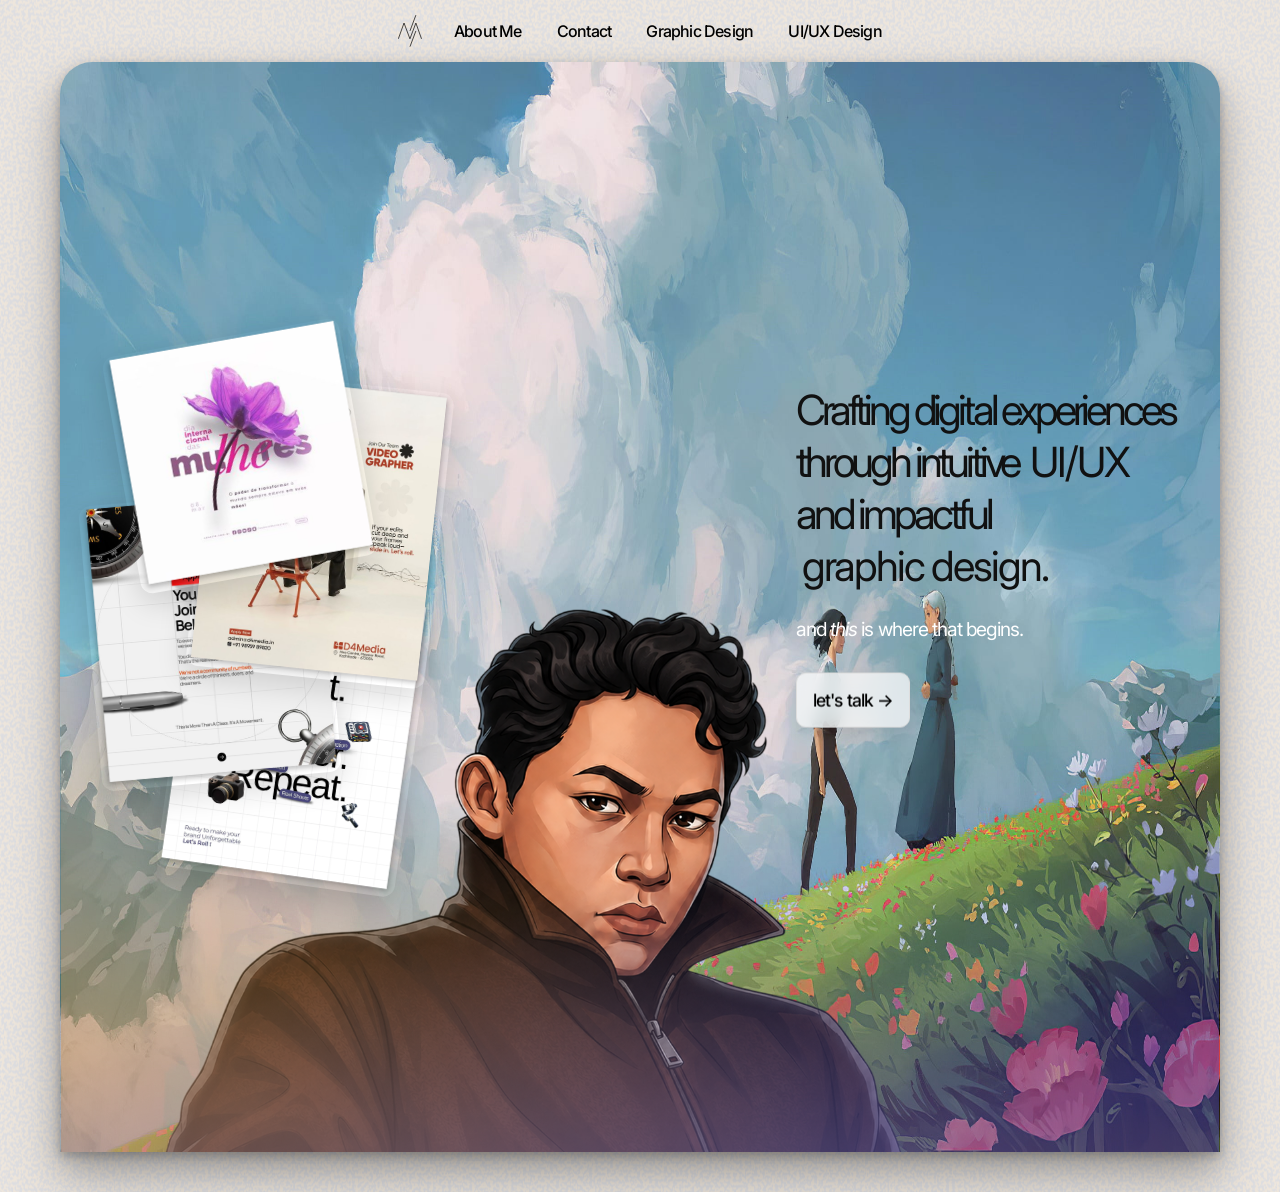
==== index.html @ 5f29d958 "Initial Commit" ====
<!DOCTYPE html>
<html lang="id">
<head>
    <meta charset="UTF-8">
    <meta name="viewport" content="width=device-width, initial-scale=1.0">
    <title>Portofolio Saya</title>

    <!-- TAMBAHKAN BARIS INI UNTUK MENAMPILKAN LOGO DI TAB BROWSER -->
    <link rel="icon" href="assets/logo.svg" type="image/svg+xml">

    <link rel="stylesheet" href="style.css">
    <link rel="preconnect" href="https://fonts.googleapis.com">
    <link rel="preconnect" href="https://fonts.gstatic.com" crossorigin>
    <link href="https://fonts.googleapis.com/css2?family=Inter:wght@400;500;600;700&display=swap" rel="stylesheet">
</head>
<body>

    <!-- LAYER NAVBAR (Paling Depan untuk Navigasi) -->
    <header class="navbar">
        <div class="logo">
            <img src="assets/logo.svg" alt="Logo M"> 
        </div>
        <nav class="nav-links">
            <a href="#about">About Me</a>
            <a href="#contact">Contact</a>
            <a href="#graphic-design">Graphic Design</a>
            <a href="#uiux-design">UI/UX Design</a>
        </nav>
    </header>

    <!-- LAYER 2: BINGKAI LATAR BELAKANG UNGU (Murni sebagai Background) -->
    <main class="hero-container"></main>

    <!-- LAYER 3: ILUSTRASI KARAKTER UTAMA (Bisa melebar bebas tanpa terpotong) -->
    <section class="character-wrapper">
        <img src="assets/karakter-utama.png" alt="Ilustrasi Andhika" class="main-char">
    </section>

    <!-- LAYER 4: KONTEN FOREGROUND (Tumpukan Kartu & Teks di Lapisan Teratas) -->
    <div class="foreground-content">
        <!-- SISI KIRI: Tumpukan Kartu Karya -->
        <section class="cards-wrapper">
            <div class="card card-1"><img src="assets/kartu1.png" alt="Karya 1"></div>
            <div class="card card-2"><img src="assets/kartu2.png" alt="Karya 2"></div>
            <div class="card card-3"><img src="assets/kartu3.png" alt="Karya 3"></div>
            <div class="card card-4"><img src="assets/kartu4.png" alt="Karya 4"></div>
        </section>

        <!-- SISI KANAN: Teks Intro & CTA -->
        <section class="intro-wrapper">
            <h1>Crafting digital experiences through intuitive <span class="highlight uiux">UI/UX</span> and impactful <span class="highlight graphic">graphic design.</span></h1>
            <p class="sub-text">and <em>this</em> is where that begins.</p>
            <a href="#contact" class="btn-talk">let's talk &rarr;</a>
        </section>
    </div>

</body>
</html>
---- style.css ----
/* --- Reset & Base Styles --- */
* {
    margin: 0;
    padding: 0;
    box-sizing: border-box;
    font-family: 'Inter', sans-serif;
    letter-spacing: -0.05em; /* Disesuaikan agar porsinya tidak terlalu rapat merusak keterbacaan global */
}

body {
    /* LAYER 1: Tekstur kertas paling dasar */
    background-image: url('assets/bg-tekstur.png');
    background-repeat: repeat;
    background-position: center;
    background-color: #e5e5eb; 
    min-height: 100vh;
    overflow-x: hidden;
    position: relative;
}

/* --- Navbar --- */
.navbar {
    display: flex;
    justify-content: center;
    align-items: center; 
    padding: 15px 60px; 
    position: relative;
    width: 100%;
    z-index: 100; /* Lapisan navigasi terdepan */
}

.logo img {
    height: 2em; /* Menggunakan em proporsional, jika 2.8em terlalu raksasa */
    width: auto;   
    display: block;

    filter: invert(1) brightness(0.2);
}

/* --- Penyesuaian Menu Navigasi (Teks Menyala Putih + Garis Bawah) --- */
.nav-links a {
    text-decoration: none;
    color: #000; /* Kondisi awal biasa: warna hitam minimalis */
    margin-left: 2rem;
    font-weight: 500;
    position: relative; /* Menjadi jangkar posisi untuk garis bawah */
    display: inline-block;
    padding: 4px 0; /* Memberi sedikit ruang vertikal untuk jarak garis bawah */
    
    /* Transisi halus saat teks berubah warna dan menyala */
    transition: color 0.3s ease, text-shadow 0.3s ease, transform 0.2s ease;
}

/* Membuat Elemen Garis Bawah (Tersembunyi secara default) */
.nav-links a::after {
    content: '';
    position: absolute;
    width: 100%;
    height: 2px; /* Ketebalan garis bawah */
    bottom: 0; /* Menempel di batas bawah teks */
    left: 0;
    background-color: #fff; /* Warna garis bawah putih */
    
    /* Kondisi awal garis bawah: menciut di tengah dan transparan */
    transform: scaleX(0);
    transform-origin: center;
    opacity: 0;
    
    /* Efek transisi halus saat garis memanjang keluar */
    transition: transform 0.3s ease, opacity 0.3s ease;
}

/* --- EFEK HOVER: NYALA PUTIH & GARIS BAWAH MUNCUL --- */
.nav-links a:hover {
    color: #fff; /* Teks berubah menjadi warna putih bersih */
    
    /* Efek Pendaran Cahaya Putih (Text Glow) agar teks putihnya menyala terang */
    text-shadow: 0 0 8px rgba(255, 255, 255, 0.9), 
                 0 0 15px rgba(255, 255, 255, 0.6),
                 0 0 25px rgba(108, 92, 231, 0.3); /* Sentuhan pendaran ungu tipis di layer paling belakang */
                 
    transform: translateY(-1px); /* Sedikit naik tipis agar terasa interaktif */
}

/* Garis bawah otomatis memanjang dari tengah dan menyala saat di-hover */
.nav-links a:hover::after {
    transform: scaleX(1); /* Melebar penuh 100% mengikuti lebar teks */
    opacity: 1;
    
    /* Memberikan efek glow yang sama pada garis bawahnya */
    box-shadow: 0 0 8px rgba(255, 255, 255, 0.9); 
}

/* --- LAYER 2: Bingkai Latar Belakang Ungu --- */
.hero-container {
    position: relative; 
    height: calc(130vh - 80px); /* Memanfaatkan tinggi maksimal viewport layar */
    margin: 0 60px 40px 60px; /* Jarak 60px dari tepi layar */
    border-top-left-radius: 2em;
    border-top-right-radius: 2em;
    z-index: 2; /* Di atas tekstur dasar */
    overflow: hidden;

    background-image: url('assets/hero-bg.jpg');
    background-size: 100% 100%; /* Mengubah dari repeat menjadi cover agar gambarnya proporsional mengisi bingkai */
    background-position: center;
    background-repeat: no-repeat;

    box-shadow: 
        0 4px 10px rgba(0, 0, 0, 0.20),
        0 15px 30px rgba(0, 0, 0, 0.20),
        0 30px 60px rgba(0, 0, 0, 0.20);
}

/* --- LAYER 3: Kontainer Karakter Utama --- */
.character-wrapper {
    position: absolute;
    bottom: 0px; /* Dikunci pas menempel di batas bawah bingkai ungu (sejajar margin-bottom 40px) */
    left: 50%;
    transform: translateX(-50%); 
    
    /* Mengatasi Masalah Karakter Terlalu Tinggi: */
    /* Kita batasi lebar kontainernya menjadi maksimal 40% dari lebar layar agar tingginya otomatis mengerucut proporsional */
    width: 100%;
    
    display: flex;
    justify-content: center;
    align-items: flex-end;
    z-index: 3; /* Berada di depan background ungu, di belakang teks & kartu */
    pointer-events: none; /* Lapisan transparan ini tidak mematikan fungsi klik/hover di belakangnya */
}

.main-char {
    width: 90.5%; 
    height: auto; 
    object-fit: contain;
    display: block;
}

/* --- LAYER 4: Hamparan Konten Depan (Melayang Bebas di Atas Karakter) --- */
.foreground-content {
    position: absolute;
    top: 100px; /* Dimulai di bawah area navbar */
    left: 0;
    width: 100%;
    height: calc(100vh - 140px);
    z-index: 4; /* Berada di atas layer karakter (z-index: 3) secara mutlak */
    pointer-events: none; /* Melewatkan sensor kursor pada area kosong pembungkus */
}

/* Mengaktifkan kembali fungsi sensor mouse khusus untuk area kartu dan teks tulisan */
.cards-wrapper, .intro-wrapper {
    pointer-events: auto; 
}

/* --- SISI KIRI: Tumpukan Kartu Karya --- */
.cards-wrapper {
    position: absolute;
    left: 130px; /* Jarak melayang bebas di sisi kiri */
    top: 60%;
    transform: translateY(-50%); 
    width: 240px;
    height: 400px;
}

.card {
    position: absolute;
    width: 240px; 
    border-radius: 12px;
    overflow: hidden;
    box-shadow: 0 10px 30px rgba(0,0,0,0.15);
    cursor: pointer;
    transition: transform 0.4s cubic-bezier(0.25, 1, 0.5, 1), z-index 0s, box-shadow 0.4s;
}

.card img {
    width: 100%;
    height: auto;
    display: block;
}

/* Kita renggangkan jarak top agar kartu menyebar lebih proporsional ke atas dan bawah */
.card-1 { transform: rotate(-10deg); top: -20px; left: -10px; z-index: 4; } /* Diangkat lebih ke atas (dari 0 ke -20px) */
.card-2 { transform: rotate(6deg);  top: 25px;  left: 70px;  z-index: 3; } /* Diturunkan sedikit (dari 30px ke 25px) */
.card-3 { transform: rotate(-5deg); top: 140px; left: -40px; z-index: 2; } /* Diturunkan lebih ke bawah (dari 120px ke 140px) */
.card-4 { transform: rotate(8deg);  top: 230px; left: 45px;  z-index: 1; } /* Didorong paling bawah (dari 190px ke 230px) */

/* LOGIKA HOVER: Meluruskan posisi, menaikkan layer, membesarkan ukuran + BAYANGAN REALISTIS */
.card:hover {
    transform: rotate(0deg) scale(1.08);
    z-index: 99 !important; /* Memaksa kartu naik ke paling atas */
    
    /* 
       EFEK BAYANGAN REALISTIS (Multiple Layers Box-Shadow):
       - Layer 1 (Paling atas): Bayangan tipis, agak tajam dekat objek sebagai pembatas.
       - Layer 2 (Tengah): Bayangan medium yang mulai menyebar ke bawah.
       - Layer 3 (Paling bawah): Bayangan sangat lembut, transparan, dan menyebar luas untuk memberikan efek melayang tinggi.
    */
    box-shadow: 
        0 4px 10px rgba(0, 0, 0, 0.08),
        0 20px 40px rgba(0, 0, 0, 0.40),
        0 30px 60px rgba(0, 0, 0, 0.18);
}

/* --- SISI KANAN: Teks Intro & CTA --- */
.intro-wrapper {
    position: absolute;
    right: 100px; /* Jarak melayang bebas di sisi kanan */
    top: 60%;
    transform: translateY(-50%); 
    width: 30%; 
}

.intro-wrapper h1 {
    font-size: 2.6rem; 
    font-weight: 400;
    line-height: 1.25;
    color: #111;
    margin-bottom: 1.5rem;
    letter-spacing: -0.1em; /* Mengunci letter spacing -10% sesuai desain Figma */
}

/* --- ANIMASI STABILO BERSAMAAN DAN LEBIH LAMBAT --- */

.highlight {
    padding: 0 6px;
    border-radius: 4px;
    display: inline-block;
    
    /* Menggunakan linear-gradient sebagai background cair yang bisa dimanipulasi */
    background-repeat: no-repeat;
    background-size: 0% 100%; /* Kondisi awal: 0% tersembunyi di kiri */
    background-position: left center; /* Memastikan sapuan awal dimulai dari KIRI ke KANAN */
    
    /* Menghubungkan ke satu nama animasi yang sama agar gerakannya sinkron bersisian */
    animation-name: highlight-together-flow;
    animation-duration: 4s;
    animation-iteration-count: infinite;
    animation-timing-function: cubic-bezier(0.25, 1, 0.5, 1);
}

/* Mengembalikan pengaturan warna murni tanpa dipisah timelimenya */
.highlight.uiux { 
    background-image: linear-gradient(#c4d7f5, #c4d7f5); /* Biru pastel */
} 

.highlight.graphic { 
    background-image: linear-gradient(#f7e7c4, #f7e7c4); /* Kuning pastel */
}

/* --- LOGIKA TIMING SINKRON (TOTAL 4 DETIK) --- */
@keyframes highlight-together-flow {
    0% { 
        background-size: 0% 100%; 
        background-position: left center; 
    }
    /* Gerakan menyapu dibuat sedikit lebih lambat (mencapai 100% pada 18% durasi, sekitar 0.7 detik) */
    18% { 
        background-size: 100% 100%; 
        background-position: left center; 
    }
    /* Menahan efek stabilo menyala penuh agar audiens nyaman membaca */
    55% { 
        background-size: 100% 100%; 
        background-position: left center; 
    }
    /* Menghilang bersamaan, menyapu gulung keluar ke arah KANAN */
    65% { 
        background-size: 0% 100%; 
        background-position: right center; 
    }
    /* Sisa durasi (65% hingga 100%) digunakan untuk jeda diam/polos sebelum loop 4 detik berikutnya aktif */
    100% { 
        background-size: 0% 100%; 
        background-position: right center; 
    }
}

.sub-text {
    font-size: 1.2rem;
    color: #ffffff;
    margin-bottom: 2rem;
}

.btn-talk {
    display: inline-block;
    padding: 1rem 1rem;
    background-color: #ffffffb5;
    backdrop-filter: blur(8px);
    border: 1px solid #ddd;
    border-radius: 10px;
    font-size: 1.1rem;
    color: #000;
    text-decoration: none;
    font-weight: 500;
    box-shadow: 0 6px 15px rgba(0,0,0,0.08);
    transition: all 0.3s ease;

    /* --- HUBUNGKAN KE ANIMASI LOOPING GLOW --- */
    /* Berdurasi 3 detik, berulang terus (infinite), melambat di ujung (ease-in-out) */
    animation: button-glow-pulse 3s infinite ease-in-out;
}

/* --- LOGIKA EFEK HOVER KETIKA KURSOR DATANG --- */
.btn-talk:hover {
    background-color: #000;
    color: #fff;
    transform: translateY(-2px);
    
    /* 
       Trik Kunci: Mengganti animasi pulsing otomatis dengan bayangan hover yang solid 
       dan lebih tegas saat disentuh kursor 
    */
    animation: none; 
    box-shadow: 0 10px 25px rgba(0, 0, 0, 0.25), 
                0 0 20px rgba(108, 92, 231, 0.4); 
}

/* --- TIMELINE ANIMASI PULSING GLOW (SAAT DIAM) --- */
@keyframes button-glow-pulse {
    0% {
        box-shadow: 0 6px 15px rgba(0, 0, 0, 0.08),
                    0 0 0px rgba(108, 92, 231, 0);
        background-color: #ffffffb5;
    }
    /* Di pertengahan (detik ke 1.5), warna dasar sedikit lebih cerah dan memancarkan pendaran cahaya */
    50% {
        box-shadow: 0 6px 20px rgba(0, 0, 0, 0.05),
                    0 0 20px rgba(108, 92, 231, 0.4),  /* Pendaran ungu luar melayang lembut */
                    0 0 40px rgba(255, 255, 255, 0.6); /* Pendaran putih terang */
        background-color: #ffffffdf; /* Warna putih dasarnya mengental menyala */
    }
    100% {
        box-shadow: 0 6px 15px rgba(0, 0, 0, 0.08),
                    0 0 0px rgba(108, 92, 231, 0);
        background-color: #ffffffb5;
    }
}
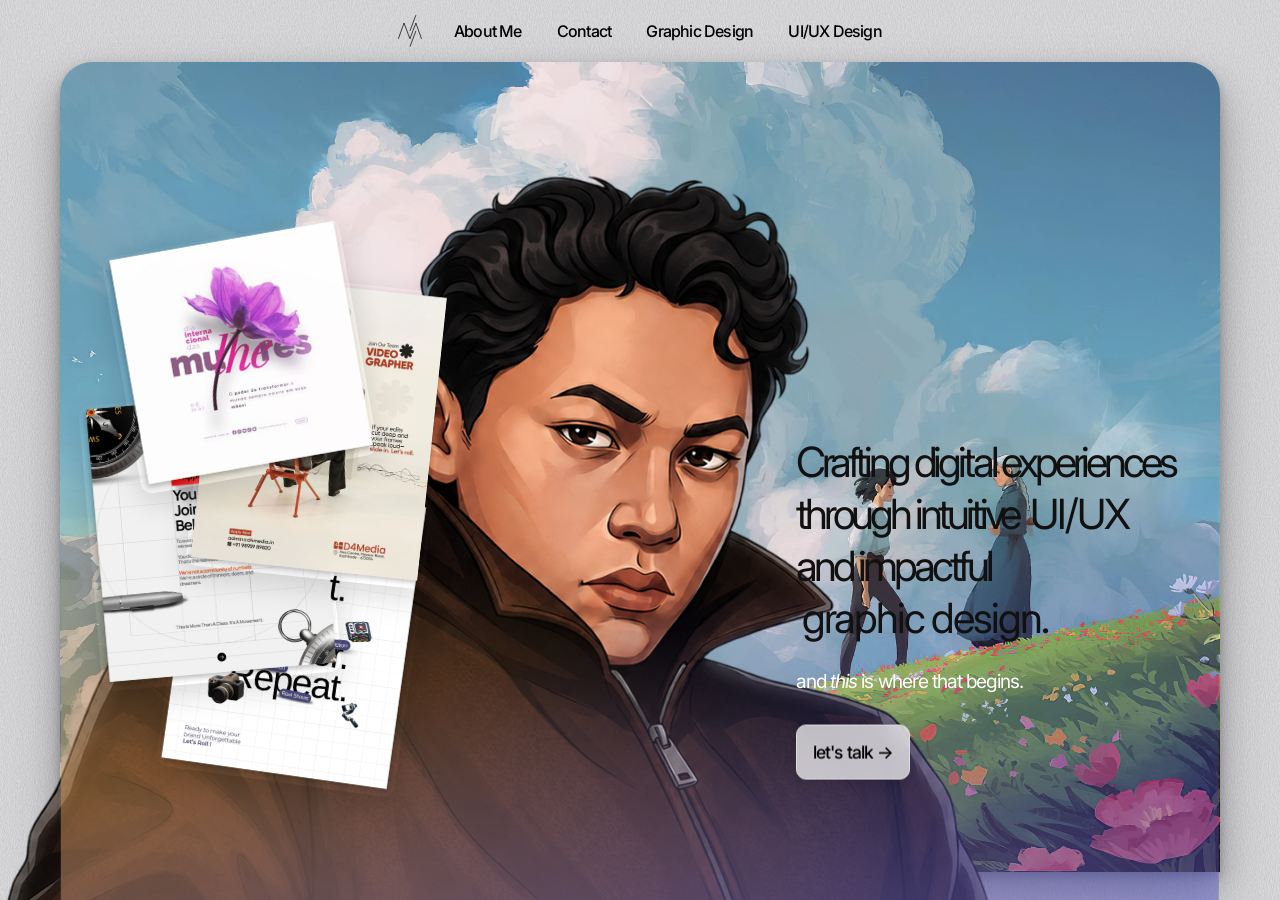
==== commit 538e7f75: "Initial Commit" ====
--- a/index.html
+++ b/index.html
@@ -31,8 +31,13 @@
     <!-- LAYER 2: BINGKAI LATAR BELAKANG UNGU (Murni sebagai Background) -->
     <main class="hero-container"></main>
 
-    <!-- LAYER 3: ILUSTRASI KARAKTER UTAMA (Bisa melebar bebas tanpa terpotong) -->
+<!--     <section class="character-wrapper">
+        <img src="assets/bg-2warna.png" alt="background 2 warna" class="bg-shade">
+    </section> -->
+
+    <!-- LAYER 3: KONTANER GAMBAR (Tumpukan Background 2 Warna + Karakter) -->
     <section class="character-wrapper">
+        <img src="assets/bg-2warna.png" alt="background 2 warna" class="bg-shade">
         <img src="assets/karakter-utama.png" alt="Ilustrasi Andhika" class="main-char">
     </section>
 
--- a/style.css
+++ b/style.css
@@ -94,53 +94,75 @@
 /* --- LAYER 2: Bingkai Latar Belakang Ungu --- */
 .hero-container {
     position: relative; 
-    height: calc(130vh - 80px); /* Memanfaatkan tinggi maksimal viewport layar */
-    margin: 0 60px 40px 60px; /* Jarak 60px dari tepi layar */
-    border-top-left-radius: 2em;
-    border-top-right-radius: 2em;
-    z-index: 2; /* Di atas tekstur dasar */
-    overflow: hidden;
-
-    background-image: url('assets/hero-bg.jpg');
-    background-size: 100% 100%; /* Mengubah dari repeat menjadi cover agar gambarnya proporsional mengisi bingkai */
-    background-position: center;
-    background-repeat: no-repeat;
+    /* Ganti height ke 80vh agar tidak terlalu memanjang ke bawah di layar vertikal */
+    height: 90vh; 
+    min-height: 500px;
+    margin: 0 60px 40px 60px; /* Jarak tetap aman */
+    border-top-left-radius: 2em; /* */
+    border-top-right-radius: 2em; /*[cite: 2] */
+    z-index: 2; /*[cite: 2] */
+    overflow: hidden; /*[cite: 2] */
+
+    background-image: url('assets/hero-bg.jpg'); /*[cite: 2] */
+    
+    /* --- PERBAIKAN UTAMA BACKGROUND --- */
+    /* Menggunakan cover agar gambar dipotong proporsional, bukan ditarik gepeng */
+    background-size: cover; 
+    background-position: center bottom; /* Fokus gambar tetap di area karakter bawah */
+    background-repeat: no-repeat; /*[cite: 2] */
 
     box-shadow: 
         0 4px 10px rgba(0, 0, 0, 0.20),
         0 15px 30px rgba(0, 0, 0, 0.20),
-        0 30px 60px rgba(0, 0, 0, 0.20);
+        0 30px 60px rgba(0, 0, 0, 0.20); /*[cite: 2] */
 }
 
 /* --- LAYER 3: Kontainer Karakter Utama --- */
+/* --- LAYER 3: Kontainer Karakter Utama & Gradasi --- */
 .character-wrapper {
     position: absolute;
-    bottom: 0px; /* Dikunci pas menempel di batas bawah bingkai ungu (sejajar margin-bottom 40px) */
+    bottom: 0px; /* Menempel pas di batas bawah hero-container[cite: 4] */
+    left: 50%; /*[cite: 4] */
+    transform: translateX(-50%); /*[cite: 4] */ 
+    width: 100%; /*[cite: 4] */
+    height: 90vh; /* Menyamakan tinggi kontainer dengan panggung hero-container agar presisi */
+    z-index: 3; /*[cite: 4] */
+    pointer-events: none; /*[cite: 4] */
+    
+    /* Trik Kunci: Menggunakan relative-absolute internal agar gambar bisa menumpuk di tengah */
+    position: absolute;
+}
+
+/* Pengaturan Gambar Latar Belakang 2 Warna */
+.bg-shade {
+    position: absolute;
+    bottom: 0;
     left: 50%;
-    transform: translateX(-50%); 
-    
-    /* Mengatasi Masalah Karakter Terlalu Tinggi: */
-    /* Kita batasi lebar kontainernya menjadi maksimal 40% dari lebar layar agar tingginya otomatis mengerucut proporsional */
-    width: 100%;
-    
-    display: flex;
-    justify-content: center;
-    align-items: flex-end;
-    z-index: 3; /* Berada di depan background ungu, di belakang teks & kartu */
-    pointer-events: none; /* Lapisan transparan ini tidak mematikan fungsi klik/hover di belakangnya */
-}
-
+    transform: translateX(-50%);
+    max-height: 100%; /* Mengikuti tinggi maksimal panggung */
+    width: 90.5%;
+    object-fit: cover;
+    display: block;
+    z-index: 2; /* Berada di lapisan belakang kontainer */
+}
+
+/* Pengaturan Gambar Ilustrasi Karakter Utama (Tepat di Depan bg-2warna) */
 .main-char {
-    width: 90.5%; 
-    height: auto; 
-    object-fit: contain;
-    display: block;
+    position: absolute;
+    bottom: 0; /* Mengunci kaki karakter di batas bawah yang sama */
+    left: 50%;
+    transform: translateX(-50%);
+    max-height: 95%; /* Dibuat sedikit lebih kecil atau sama agar proporsinya pas di dalam bingkai */
+    width: auto; /*[cite: 4] */
+    object-fit: contain; /*[cite: 4] */
+    display: block; /*[cite: 4] */
+    z-index: 1; /* Mengangkat gambar karakter tepat di atas bg-shade */
 }
 
 /* --- LAYER 4: Hamparan Konten Depan (Melayang Bebas di Atas Karakter) --- */
 .foreground-content {
     position: absolute;
-    top: 100px; /* Dimulai di bawah area navbar */
+    top: 0px; /* Dimulai di bawah area navbar */
     left: 0;
     width: 100%;
     height: calc(100vh - 140px);
@@ -206,7 +228,7 @@
 .intro-wrapper {
     position: absolute;
     right: 100px; /* Jarak melayang bebas di sisi kanan */
-    top: 60%;
+    top: 80%;
     transform: translateY(-50%); 
     width: 30%; 
 }
@@ -335,4 +357,9 @@
                     0 0 0px rgba(108, 92, 231, 0);
         background-color: #ffffffb5;
     }
-}+}
+
+/* --- RESPONSIVE MOBILE LAYOUT --- */
+/* ==========================================================================
+   PERBAIKAN TOTAL MOBILE LAYOUT (MENGIKUTI ALUR URUTAN KONTEN)
+   ========================================================================== */
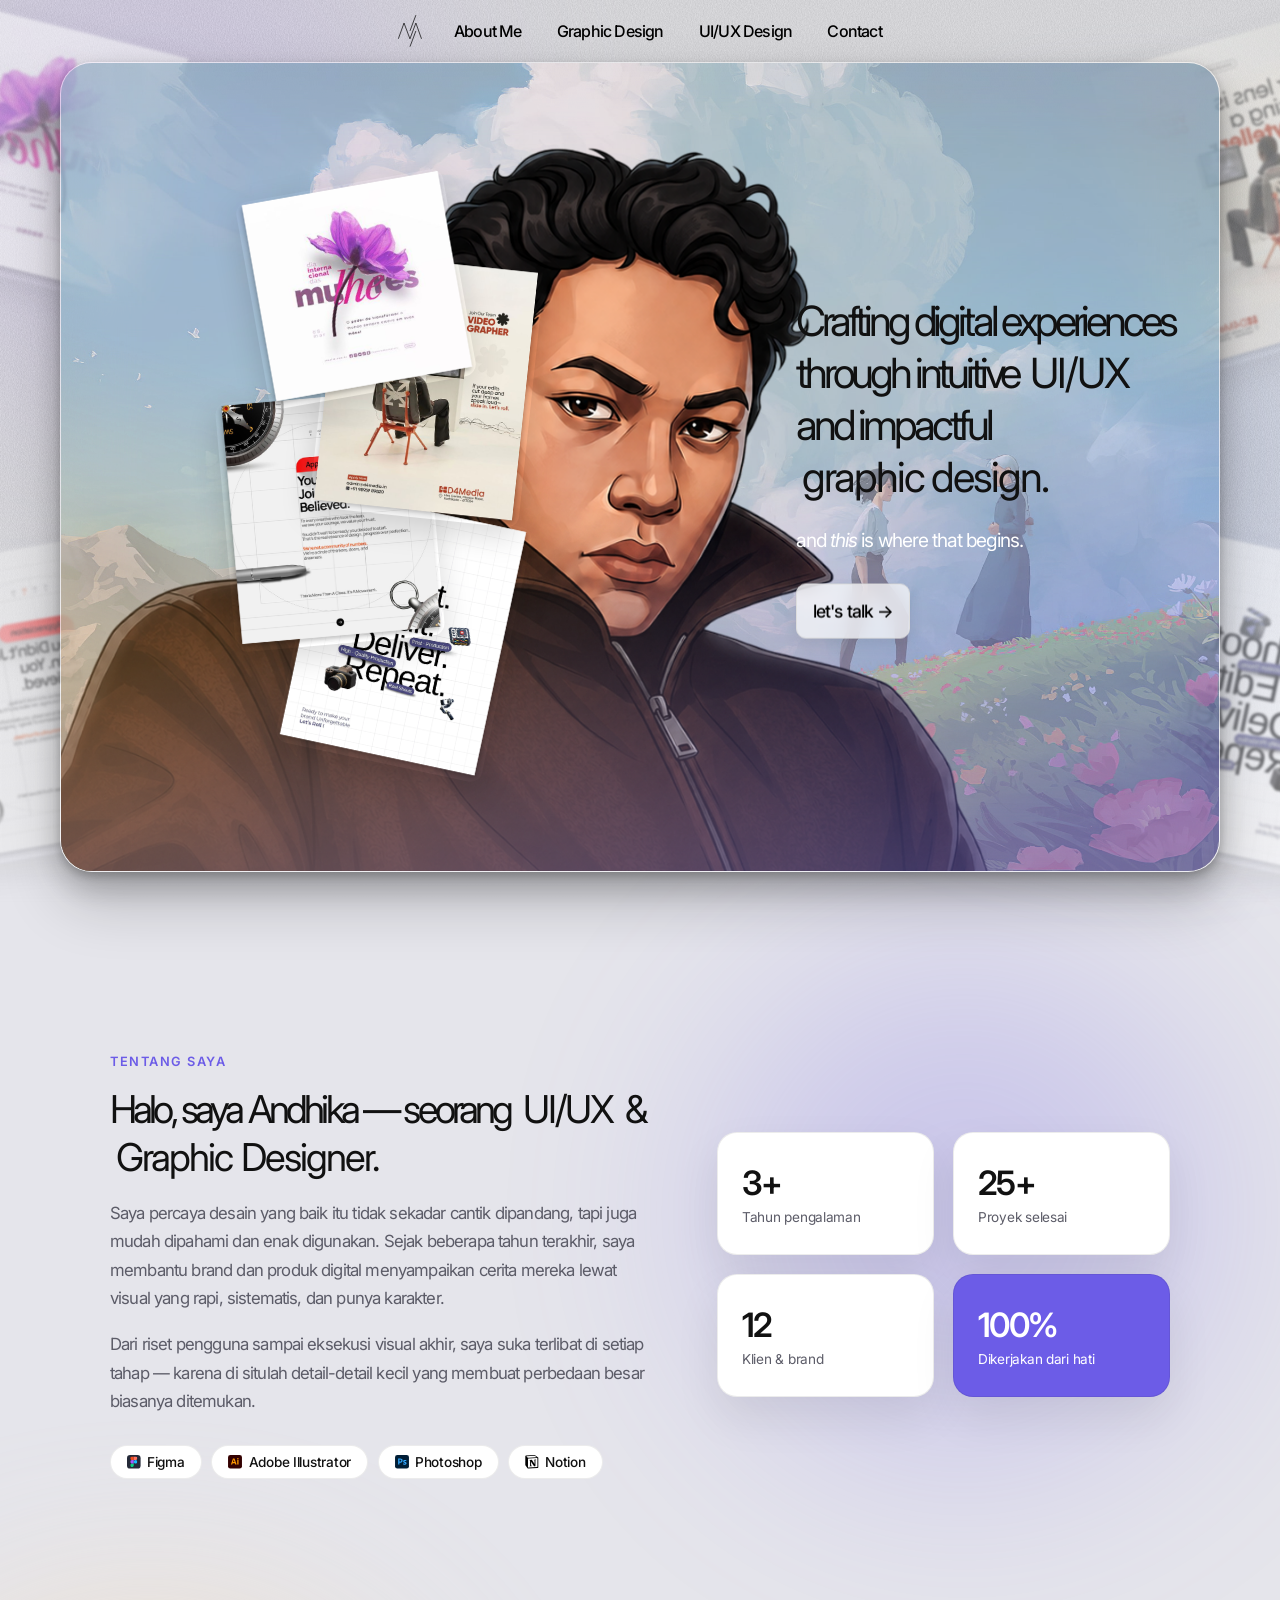
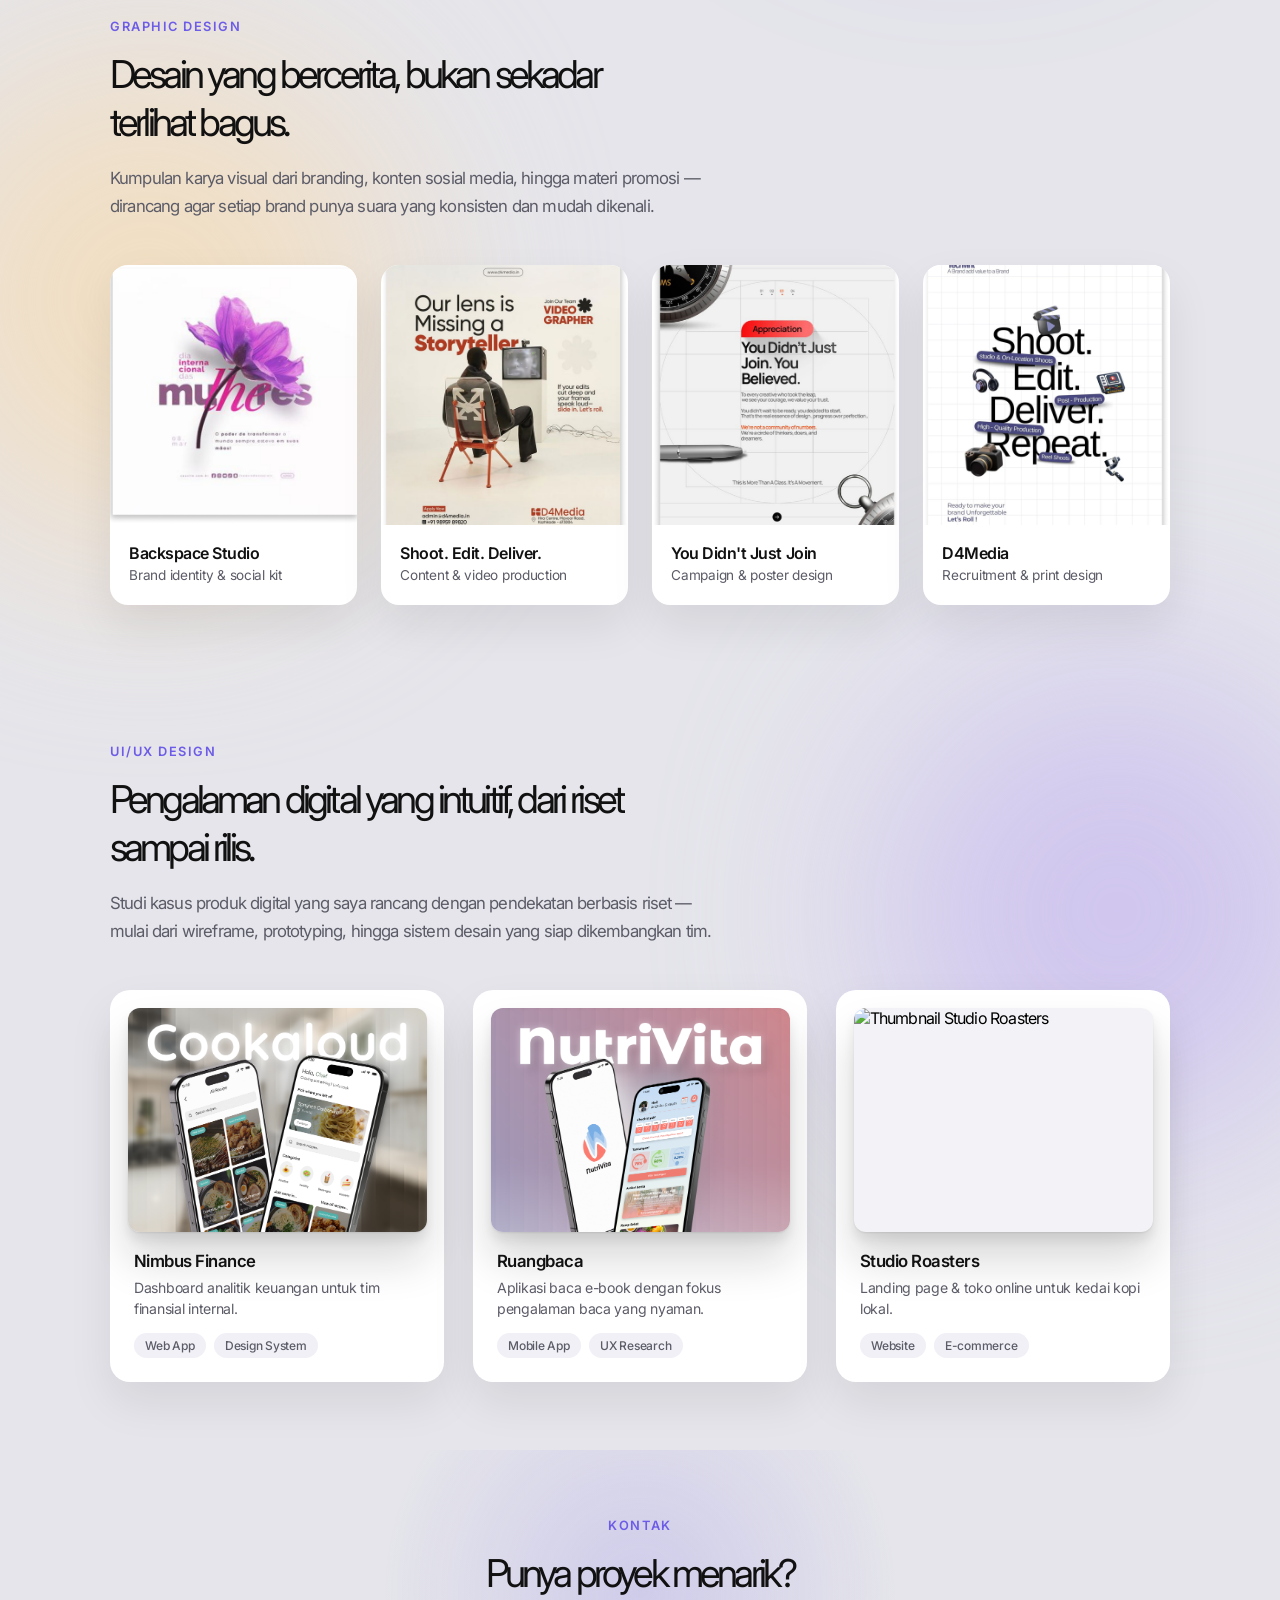
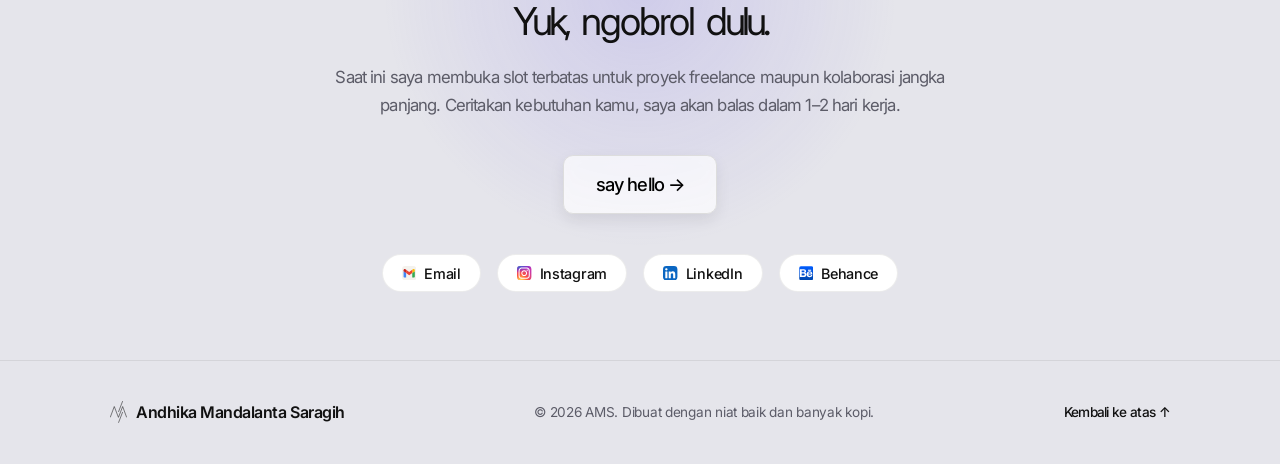
==== commit 82853f8c: "update portfolio" ====
--- a/index.html
+++ b/index.html
@@ -1,63 +1,624 @@
-<!DOCTYPE html>
+<!doctype html>
 <html lang="id">
-<head>
-    <meta charset="UTF-8">
-    <meta name="viewport" content="width=device-width, initial-scale=1.0">
+  <head>
+    <meta charset="UTF-8" />
+    <meta name="viewport" content="width=device-width, initial-scale=1.0" />
     <title>Portofolio Saya</title>
 
     <!-- TAMBAHKAN BARIS INI UNTUK MENAMPILKAN LOGO DI TAB BROWSER -->
-    <link rel="icon" href="assets/logo.svg" type="image/svg+xml">
-
-    <link rel="stylesheet" href="style.css">
-    <link rel="preconnect" href="https://fonts.googleapis.com">
-    <link rel="preconnect" href="https://fonts.gstatic.com" crossorigin>
-    <link href="https://fonts.googleapis.com/css2?family=Inter:wght@400;500;600;700&display=swap" rel="stylesheet">
-</head>
-<body>
-
-    <!-- LAYER NAVBAR (Paling Depan untuk Navigasi) -->
-    <header class="navbar">
+    <link rel="icon" href="assets/logo.svg" type="image/svg+xml" />
+
+    <link rel="stylesheet" href="style.css" />
+    <link rel="preconnect" href="https://fonts.googleapis.com" />
+    <link rel="preconnect" href="https://fonts.gstatic.com" crossorigin />
+    <link
+      href="https://fonts.googleapis.com/css2?family=Inter:wght@400;500;600;700;800&display=swap"
+      rel="stylesheet"
+    />
+  </head>
+  <body>
+    <!-- LAYER PALING BELAKANG: blob gradasi blur, tetap (fixed) di belakang navbar s/d footer.
+         Pakai warna yang sama dengan gradasi hero (ungu #cabdf0, biru #b9c8ef, oren #f5ddb8)
+         supaya konsisten satu keluarga warna, cuma dibuat blur & tipis. -->
+    <div class="site-bg-blobs" aria-hidden="true">
+      <span class="blob blob-1"></span>
+      <span class="blob blob-2"></span>
+      <span class="blob blob-3"></span>
+      <span class="blob blob-4"></span>
+      <span class="blob blob-5"></span>
+    </div>
+
+    <!-- HERO WRAP: membungkus navbar + hero-stage supaya bg-tekstur.png bisa
+         mengisi dari paling atas (di belakang navbar) sampai batas bawah hero section -->
+    <div class="hero-wrap">
+      <!-- LAYER 0: Texture paling belakang, mengisi dari atas navbar sampai bawah hero-section -->
+      <div class="hero-bg-texture" aria-hidden="true">
+        <img src="assets/bg-tekstur.png" alt="" />
+      </div>
+
+      <!-- LAYER NAVBAR (Paling Depan untuk Navigasi) -->
+      <header class="navbar hero-anim hero-anim-navbar">
         <div class="logo">
-            <img src="assets/logo.svg" alt="Logo M"> 
+          <img src="assets/logo.svg" alt="Logo M" />
         </div>
         <nav class="nav-links">
-            <a href="#about">About Me</a>
-            <a href="#contact">Contact</a>
-            <a href="#graphic-design">Graphic Design</a>
-            <a href="#uiux-design">UI/UX Design</a>
+          <a href="#about">About Me</a>
+          <a href="#graphic-design">Graphic Design</a>
+          <a href="#uiux-design">UI/UX Design</a>
+          <a href="#contact">Contact</a>
         </nav>
-    </header>
-
-    <!-- LAYER 2: BINGKAI LATAR BELAKANG UNGU (Murni sebagai Background) -->
-    <main class="hero-container"></main>
-
-<!--     <section class="character-wrapper">
-        <img src="assets/bg-2warna.png" alt="background 2 warna" class="bg-shade">
-    </section> -->
-
-    <!-- LAYER 3: KONTANER GAMBAR (Tumpukan Background 2 Warna + Karakter) -->
-    <section class="character-wrapper">
-        <img src="assets/bg-2warna.png" alt="background 2 warna" class="bg-shade">
-        <img src="assets/karakter-utama.png" alt="Ilustrasi Andhika" class="main-char">
-    </section>
-
-    <!-- LAYER 4: KONTEN FOREGROUND (Tumpukan Kartu & Teks di Lapisan Teratas) -->
-    <div class="foreground-content">
-        <!-- SISI KIRI: Tumpukan Kartu Karya -->
-        <section class="cards-wrapper">
-            <div class="card card-1"><img src="assets/kartu1.png" alt="Karya 1"></div>
-            <div class="card card-2"><img src="assets/kartu2.png" alt="Karya 2"></div>
-            <div class="card card-3"><img src="assets/kartu3.png" alt="Karya 3"></div>
-            <div class="card card-4"><img src="assets/kartu4.png" alt="Karya 4"></div>
-        </section>
-
-        <!-- SISI KANAN: Teks Intro & CTA -->
-        <section class="intro-wrapper">
-            <h1>Crafting digital experiences through intuitive <span class="highlight uiux">UI/UX</span> and impactful <span class="highlight graphic">graphic design.</span></h1>
-            <p class="sub-text">and <em>this</em> is where that begins.</p>
-            <a href="#contact" class="btn-talk">let's talk &rarr;</a>
-        </section>
+        <button
+          class="nav-toggle"
+          id="navToggle"
+          aria-label="Buka menu"
+          aria-expanded="false"
+        >
+          <span></span><span></span><span></span>
+        </button>
+      </header>
+
+      <!-- HERO STAGE: membungkus layer 2-4 agar posisi absolute anak-anaknya
+             terikat ke area hero ini, bukan ke seluruh panjang halaman -->
+      <div class="hero-stage">
+        <!-- LAYER 1b: Kartu berserakan (hiasan, mirror dari kartu asli), DI BELAKANG bingkai kaca
+                 supaya bisa "bocor" keluar sampai pinggir, tidak ke-clip oleh hero-container -->
+        <div
+          class="hero-scatter-cards hero-anim hero-anim-scatter"
+          aria-hidden="true"
+        >
+          <img src="assets/kartu1.png" class="scatter-card scatter-1" alt="" />
+          <img src="assets/kartu2.png" class="scatter-card scatter-2" alt="" />
+          <img src="assets/kartu3.png" class="scatter-card scatter-3" alt="" />
+          <img src="assets/kartu4.png" class="scatter-card scatter-4" alt="" />
+        </div>
+
+        <!-- LAYER 2: BINGKAI KACA (Glass) DI ATAS GRADASI HERO-STAGE -->
+        <main class="hero-container">
+          <!-- 2a: hero-bg.jpg full cover di dalam bingkai kaca -->
+          <div class="hero-bg-square" aria-hidden="true">
+            <img src="assets/hero-bg.jpg" alt="" />
+          </div>
+
+          <!-- 2b: Karakter utama -->
+          <section class="character-wrapper">
+            <img
+              src="assets/karakter-utama.png"
+              alt="Ilustrasi Andhika"
+              class="main-char hero-anim hero-anim-char"
+            />
+          </section>
+
+          <!-- 2c: Gradasi oren-ungu paling atas, ukuran disamakan dengan hero-bg -->
+          <div class="hero-gradient-overlay" aria-hidden="true">
+            <img src="assets/bg-2warna.png" alt="" />
+          </div>
+        </main>
+
+        <!-- LAYER 4: KONTEN FOREGROUND (Tumpukan Kartu & Teks di Lapisan Teratas) -->
+        <div class="foreground-content">
+          <!-- SISI KIRI: Tumpukan Kartu Karya -->
+          <section class="cards-wrapper hero-anim hero-anim-cards">
+            <div class="card card-1">
+              <img src="assets/kartu1.png" alt="Karya 1" />
+            </div>
+            <div class="card card-2">
+              <img src="assets/kartu2.png" alt="Karya 2" />
+            </div>
+            <div class="card card-3">
+              <img src="assets/kartu3.png" alt="Karya 3" />
+            </div>
+            <div class="card card-4">
+              <img src="assets/kartu4.png" alt="Karya 4" />
+            </div>
+          </section>
+
+          <!-- SISI KANAN: Teks Intro & CTA -->
+          <section class="intro-wrapper">
+            <h1 class="reveal">
+              Crafting digital experiences through intuitive
+              <span class="highlight uiux">UI/UX</span> and impactful
+              <span class="highlight graphic">graphic design.</span>
+            </h1>
+            <p class="sub-text reveal reveal-delay-1">
+              and <em>this</em> is where that begins.
+            </p>
+            <a href="#contact" class="btn-talk reveal reveal-delay-2"
+              >let's talk &rarr;</a
+            >
+          </section>
+        </div>
+      </div>
+      <!-- /.hero-stage -->
     </div>
-
-</body>
-</html>+    <!-- /.hero-wrap -->
+
+    <!-- ================= KONTEN DI BAWAH HERO ================= -->
+    <div class="page-content">
+      <!-- SECTION: ABOUT ME -->
+      <section id="about" class="section about-section reveal-left">
+        <div class="section-inner about-grid">
+          <div class="about-copy">
+            <span class="eyebrow">Tentang Saya</span>
+            <h2>
+              Halo, saya Andhika — seorang
+              <span class="highlight uiux">UI/UX</span> &amp;
+              <span class="highlight graphic">Graphic Designer.</span>
+            </h2>
+            <p class="body-text">
+              Saya percaya desain yang baik itu tidak sekadar cantik dipandang,
+              tapi juga mudah dipahami dan enak digunakan. Sejak beberapa tahun
+              terakhir, saya membantu brand dan produk digital menyampaikan
+              cerita mereka lewat visual yang rapi, sistematis, dan punya
+              karakter.
+            </p>
+            <p class="body-text">
+              Dari riset pengguna sampai eksekusi visual akhir, saya suka
+              terlibat di setiap tahap — karena di situlah detail-detail kecil
+              yang membuat perbedaan besar biasanya ditemukan.
+            </p>
+            <div class="tool-tags">
+              <span
+                ><svg
+                  xmlns="http://www.w3.org/2000/svg"
+                  width="1em"
+                  height="1em"
+                  viewBox="0 0 256 256"
+                >
+                  <path d="M0 0h256v256H0z" fill="none" />
+                  <g fill="none">
+                    <rect width="256" height="256" fill="#242938" rx="60" />
+                    <g clip-path="url(#SVGXwgIudex)">
+                      <path
+                        fill="#0acf83"
+                        d="M94.347 228c18.4 0 33.333-14.933 33.333-33.333v-33.334H94.347c-18.4 0-33.334 14.934-33.334 33.334S75.947 228 94.347 228"
+                      />
+                      <path
+                        fill="#a259ff"
+                        d="M61.013 128c0-18.4 14.934-33.333 33.334-33.333h33.333v66.666H94.347c-18.4 0-33.334-14.933-33.334-33.333"
+                      />
+                      <path
+                        fill="#f24e1e"
+                        d="M61.013 61.333C61.013 42.933 75.947 28 94.347 28h33.333v66.667H94.347c-18.4 0-33.334-14.934-33.334-33.334"
+                      />
+                      <path
+                        fill="#ff7262"
+                        d="M127.68 28h33.333c18.4 0 33.334 14.933 33.334 33.333s-14.934 33.334-33.334 33.334H127.68z"
+                      />
+                      <path
+                        fill="#1abcfe"
+                        d="M194.347 128c0 18.4-14.934 33.333-33.334 33.333S127.68 146.4 127.68 128s14.933-33.333 33.333-33.333S194.347 109.6 194.347 128"
+                      />
+                    </g>
+                    <defs>
+                      <clipPath id="SVGXwgIudex">
+                        <path fill="#fff" d="M61 28h133.36v200H61z" />
+                      </clipPath>
+                    </defs>
+                  </g>
+                </svg>
+                Figma</span
+              >
+              <span
+                ><svg
+                  xmlns="http://www.w3.org/2000/svg"
+                  width="1.03em"
+                  height="1em"
+                  viewBox="0 0 256 250"
+                >
+                  <path d="M0 0h256v250H0z" fill="none" />
+                  <rect width="256" height="249.6" fill="#300" rx="42.5" />
+                  <path
+                    fill="#ff9a00"
+                    d="M124.054 149.79h-39.67l-8.072 25.073a2.02 2.02 0 0 1-2.061 1.546H54.158q-1.718 0-1.202-1.89l34.347-98.918q.515-1.545 1.03-3.52c.45-2.292.68-4.62.687-6.955a1.063 1.063 0 0 1 1.202-1.203h27.306q1.2 0 1.374.86l38.983 109.908q.515 1.72-1.03 1.718h-22.326a1.59 1.59 0 0 1-1.717-1.202zm-33.488-21.638H117.7l-.387-1.277l-.621-2.022l-.443-1.42l-.707-2.236l-1.503-4.707l-1.322-4.173l-3.433-10.87a334 334 0 0 1-2.46-8.138l-.628-2.21l-.734-2.613l-1.12-4.05l-.21-.763h-.171a139 139 0 0 1-3.136 12.23l-2.548 8.196l-1.402 4.528l-1.415 4.584q-.383 1.242-.765 2.456l-.76 2.398l-.756 2.342l-.752 2.284l-.748 2.227q-.372 1.1-.743 2.17zm90.501-46.025a12.46 12.46 0 0 1-9.445-3.778a13.6 13.6 0 0 1-3.607-9.789a12.6 12.6 0 0 1 3.864-9.53a13.27 13.27 0 0 1 9.165-3.697l.366.004q6.183 0 9.704 3.692a13.26 13.26 0 0 1 3.52 9.531a13.4 13.4 0 0 1-3.692 9.79a13.18 13.18 0 0 1-9.508 3.79zm-11.85 92.564V92.603q-.001-1.546 1.374-1.546h21.124q1.373 0 1.374 1.546v82.088q0 1.72-1.374 1.718h-20.952q-1.464 0-1.541-1.542z"
+                  />
+                </svg>
+                Adobe Illustrator</span
+              >
+              <span
+                ><svg
+                  xmlns="http://www.w3.org/2000/svg"
+                  width="1.03em"
+                  height="1em"
+                  viewBox="0 0 256 250"
+                >
+                  <path d="M0 0h256v250H0z" fill="none" />
+                  <rect width="256" height="249.6" fill="#001e36" rx="42.5" />
+                  <path
+                    fill="#31a8ff"
+                    d="M57.644 175.035V65.297q0-1.201 1.031-1.202l1.087-.003l1.858-.02l2.582-.051l8.65-.183l9.275-.172q4.893-.085 9.702-.086q13.05 0 21.982 3.263a38.1 38.1 0 0 1 14.34 8.758a33.6 33.6 0 0 1 7.814 12.108a40.2 40.2 0 0 1 2.405 13.824q0 13.741-6.355 22.669a35.9 35.9 0 0 1-16.6 12.756l-.573.21c-6.973 2.601-14.695 3.541-23.164 3.6l-1.316.004l-1.953-.01l-.985-.014l-1.098-.026l-.662-.026l-.402-.021l-.989-.036l-1.209-.025l-1.82-.013l-.405-.001v34.263a1.366 1.366 0 0 1-1.546 1.546H58.847q-1.204.001-1.203-1.374M80.84 84.703v35.792q2.23.173 4.12.172h5.668a40.3 40.3 0 0 0 11.533-1.727l.746-.233a18.5 18.5 0 0 0 8.759-5.668q3.228-3.807 3.344-10.492l.005-.499c.09-3.322-.774-6.6-2.491-9.445a16 16 0 0 0-7.47-6.097a31.8 31.8 0 0 0-12.537-2.146l-2.178.006l-1.374.012l-1.311.017l-1.85.036l-1.35.038l-.701.026l-.937.044l-.798.049l-.455.036l-.393.038l-.173.02zm123.93 29.284a40.2 40.2 0 0 0-9.458-3.442l-.76-.164a54.3 54.3 0 0 0-11.009-1.363l-.926-.011a22.2 22.2 0 0 0-6.44.773a5.8 5.8 0 0 0-3.35 2.146a5.4 5.4 0 0 0-.858 2.92a4.56 4.56 0 0 0 1.03 2.747a11.7 11.7 0 0 0 3.235 2.637l.372.197a72 72 0 0 0 7.556 3.52a75 75 0 0 1 16.4 7.814a24.94 24.94 0 0 1 8.416 8.845a23.6 23.6 0 0 1 2.49 10.99a24.7 24.7 0 0 1-4.122 14.169a27.1 27.1 0 0 1-11.936 9.53q-7.556 3.32-18.557 3.432l-.762.004a70 70 0 0 1-13.556-1.188l-.956-.186a46.3 46.3 0 0 1-10.905-3.435a2.22 2.22 0 0 1-1.202-1.89v-18.718a1.01 1.01 0 0 1 .43-.945a.83.83 0 0 1 .944.086a45.9 45.9 0 0 0 13.223 5.238a54.5 54.5 0 0 0 12.537 1.632q6.009 0 8.844-1.546a4.86 4.86 0 0 0 2.834-4.465q0-2.23-2.576-4.293q-1.08-.864-3.097-1.88l-.643-.316l-.686-.323l-.36-.164l-.754-.334l-.393-.17l-.82-.344l-.427-.175l-.886-.355l-.46-.18l-.953-.367l-.997-.373a63 63 0 0 1-15.199-7.728a26.2 26.2 0 0 1-8.071-9.016a23.7 23.7 0 0 1-2.49-10.905a24.6 24.6 0 0 1 3.606-12.88c2.7-4.27 6.576-7.67 11.163-9.788q7.555-3.776 18.89-3.779a83.6 83.6 0 0 1 13.224.945a34.7 34.7 0 0 1 9.206 2.49c.473.136.854.485 1.03.945c.117.419.174.852.172 1.288v17.345c.025.41-.172.803-.515 1.03a1.66 1.66 0 0 1-1.478 0"
+                  />
+                </svg>
+                Photoshop</span
+              >
+              <span
+                ><svg
+                  xmlns="http://www.w3.org/2000/svg"
+                  width="1em"
+                  height="1em"
+                  viewBox="0 0 512 512"
+                >
+                  <path d="M0 0h512v512H0z" fill="none" />
+                  <path
+                    fill="#fff"
+                    d="M41.8 22.1L325.1 1.2c34.8-3 43.7-1 65.6 14.9l90.4 63.7c14.9 11 19.9 13.9 19.9 25.9v349.4c0 21.9-8 34.9-35.8 36.8l-329 19.9c-20.9 1-30.8-2-41.8-15.9l-66.6-86.6C15.9 393.4 11 381.4 11 367.5V56.9c0-17.9 7.9-32.8 30.8-34.8"
+                  />
+                  <path
+                    fill-rule="evenodd"
+                    d="M325.1 1.2L41.8 22.1C18.9 24.1 11 39 11 56.9v310.6c0 13.9 5 25.9 16.9 41.8l66.6 86.6c10.9 13.9 20.9 16.9 41.8 15.9l329-19.9c27.8-2 35.8-14.9 35.8-36.8V105.7c0-11.3-4.5-14.6-17.6-24.2l-92.7-65.4C368.8.2 359.9-1.8 325.1 1.2M143.7 100c-26.9 1.8-33 2.2-48.2-10.2L56.7 58.9c-3.9-4-2-9 8-10L337 29.1c22.9-2 34.8 6 43.7 12.9l46.7 33.8c2 1 7 7 1 7L147.2 99.7zm-31.3 352.1V155.5c0-13 4-18.9 15.9-19.9l323-18.9c11-1 15.9 6 15.9 18.9v294.6c0 13-2 23.9-19.9 24.9L138.2 473c-17.9 1-25.8-5-25.8-20.9m305.1-280.7c2 9 0 17.9-9 18.9l-14.9 3v219c-12.9 7-24.8 10.9-34.8 10.9c-15.9 0-19.9-5-31.8-19.9L229.6 250v148.3l30.8 7s0 17.9-24.9 17.9l-68.6 4c-2-4 0-13.9 6.9-15.9l17.9-5V210.2l-24.8-2c-2-9 3-21.9 16.9-22.9l73.6-5l101.4 155.3V198.3l-25.8-3c-2-11 6-18.9 15.9-19.9z"
+                  />
+                </svg>
+                Notion</span
+              >
+            </div>
+          </div>
+
+          <div class="about-stats">
+            <div class="stat-card reveal-scale">
+              <span class="stat-number">3+</span>
+              <span class="stat-label">Tahun pengalaman</span>
+            </div>
+            <div class="stat-card reveal-scale reveal-delay-1">
+              <span class="stat-number">25+</span>
+              <span class="stat-label">Proyek selesai</span>
+            </div>
+            <div class="stat-card reveal-scale reveal-delay-2">
+              <span class="stat-number">12</span>
+              <span class="stat-label">Klien &amp; brand</span>
+            </div>
+            <div
+              class="stat-card stat-card--accent reveal-scale reveal-delay-3"
+            >
+              <span class="stat-number">100%</span>
+              <span class="stat-label">Dikerjakan dari hati</span>
+            </div>
+          </div>
+        </div>
+      </section>
+
+      <!-- SECTION: GRAPHIC DESIGN -->
+      <section id="graphic-design" class="section work-section reveal-right">
+        <div class="section-inner">
+          <div class="section-heading">
+            <span class="eyebrow">Graphic Design</span>
+            <h2>Desain yang bercerita, bukan sekadar terlihat bagus.</h2>
+            <p class="body-text section-desc">
+              Kumpulan karya visual dari branding, konten sosial media, hingga
+              materi promosi — dirancang agar setiap brand punya suara yang
+              konsisten dan mudah dikenali.
+            </p>
+          </div>
+
+          <div class="gd-grid">
+            <article class="gd-card gd-card-1 reveal">
+              <img src="assets/kartu1.png" alt="Studi kasus Backspace Studio" />
+              <div class="gd-caption">
+                <h3>Backspace Studio</h3>
+                <p>Brand identity &amp; social kit</p>
+              </div>
+            </article>
+            <article class="gd-card gd-card-2 reveal reveal-delay-1">
+              <img src="assets/kartu2.png" alt="Konten video produksi" />
+              <div class="gd-caption">
+                <h3>Shoot. Edit. Deliver.</h3>
+                <p>Content &amp; video production</p>
+              </div>
+            </article>
+            <article class="gd-card gd-card-3 reveal reveal-delay-2">
+              <img src="assets/kartu3.png" alt="Kampanye komunitas kreatif" />
+              <div class="gd-caption">
+                <h3>You Didn't Just Join</h3>
+                <p>Campaign &amp; poster design</p>
+              </div>
+            </article>
+            <article class="gd-card gd-card-4 reveal reveal-delay-3">
+              <img src="assets/kartu4.png" alt="Materi rekrutmen D4Media" />
+              <div class="gd-caption">
+                <h3>D4Media</h3>
+                <p>Recruitment &amp; print design</p>
+              </div>
+            </article>
+          </div>
+        </div>
+      </section>
+
+      <!-- SECTION: UI/UX DESIGN -->
+      <section id="uiux-design" class="section uiux-section reveal-left">
+        <div class="section-inner">
+          <div class="section-heading">
+            <span class="eyebrow">UI/UX Design</span>
+            <h2>Pengalaman digital yang intuitif, dari riset sampai rilis.</h2>
+            <p class="body-text section-desc">
+              Studi kasus produk digital yang saya rancang dengan pendekatan
+              berbasis riset — mulai dari wireframe, prototyping, hingga sistem
+              desain yang siap dikembangkan tim.
+            </p>
+          </div>
+
+          <div class="uiux-grid">
+            <article class="uiux-card reveal reveal-scale">
+              <div class="uiux-thumb">
+                <img
+                  src="assets/Cookaloud-thumbnail.png"
+                  alt="Thumbnail Nimbus Finance"
+                />
+              </div>
+              <div class="uiux-caption">
+                <h3>Nimbus Finance</h3>
+                <p>Dashboard analitik keuangan untuk tim finansial internal.</p>
+                <div class="tag-row">
+                  <span>Web App</span><span>Design System</span>
+                </div>
+              </div>
+            </article>
+
+            <article class="uiux-card reveal reveal-scale reveal-delay-1">
+              <div class="uiux-thumb">
+                <img
+                  src="assets/NutriVita-thumbnail.png"
+                  alt="Thumbnail Ruangbaca"
+                />
+              </div>
+              <div class="uiux-caption">
+                <h3>Ruangbaca</h3>
+                <p>
+                  Aplikasi baca e-book dengan fokus pengalaman baca yang nyaman.
+                </p>
+                <div class="tag-row">
+                  <span>Mobile App</span><span>UX Research</span>
+                </div>
+              </div>
+            </article>
+
+            <article class="uiux-card reveal reveal-scale reveal-delay-2">
+              <div class="uiux-thumb">
+                <img
+                  src="assets/mona-coffee-thumbnail.png"
+                  alt="Thumbnail Studio Roasters"
+                />
+              </div>
+              <div class="uiux-caption">
+                <h3>Studio Roasters</h3>
+                <p>Landing page &amp; toko online untuk kedai kopi lokal.</p>
+                <div class="tag-row">
+                  <span>Website</span><span>E-commerce</span>
+                </div>
+              </div>
+            </article>
+          </div>
+        </div>
+      </section>
+
+      <!-- SECTION: CONTACT -->
+      <section id="contact" class="section contact-section reveal">
+        <div class="section-inner contact-inner">
+          <span class="eyebrow">Kontak</span>
+          <h2>
+            Punya proyek menarik? <br />Yuk,
+            <span class="highlight uiux">ngobrol</span> dulu.
+          </h2>
+          <p class="body-text section-desc">
+            Saat ini saya membuka slot terbatas untuk proyek freelance maupun
+            kolaborasi jangka panjang. Ceritakan kebutuhan kamu, saya akan balas
+            dalam 1–2 hari kerja.
+          </p>
+
+          <a
+            href="https://mail.google.com/mail/?view=cm&fs=1&to=andhikamandalanta@gmail.com"
+            class="btn-talk btn-talk--lg"
+            >say hello &rarr;</a
+          >
+
+          <div class="social-row">
+            <a
+              href="https://mail.google.com/mail/?view=cm&fs=1&to=andhikamandalanta@gmail.com"
+              ><svg
+                xmlns="http://www.w3.org/2000/svg"
+                width="1em"
+                height="1em"
+                viewBox="0 0 256 256"
+              >
+                <path d="M0 0h256v256H0z" fill="none" />
+                <g fill="none">
+                  <rect width="256" height="256" fill="#f4f2ed" rx="60" />
+                  <path
+                    fill="#4285f4"
+                    d="M41.636 203.039h31.818v-77.273L28 91.676v97.727c0 7.545 6.114 13.636 13.636 13.636"
+                  />
+                  <path
+                    fill="#34a853"
+                    d="M182.545 203.039h31.819c7.545 0 13.636-6.114 13.636-13.636V91.675l-45.455 34.091"
+                  />
+                  <path
+                    fill="#fbbc04"
+                    d="M182.545 66.675v59.091L228 91.676V73.492c0-16.863-19.25-26.477-32.727-16.363"
+                  />
+                  <path
+                    fill="#ea4335"
+                    d="M73.455 125.766v-59.09L128 107.583l54.545-40.909v59.091L128 166.675"
+                  />
+                  <path
+                    fill="#c5221f"
+                    d="M28 73.493v18.182l45.454 34.091v-59.09L60.727 57.13C47.227 47.016 28 56.63 28 73.493"
+                  />
+                </g>
+              </svg>
+              Email</a
+            >
+            <a
+              href="https://www.instagram.com/andhika_s2/"
+              target="_blank"
+              rel="noopener"
+              ><svg
+                xmlns="http://www.w3.org/2000/svg"
+                width="1em"
+                height="1em"
+                viewBox="0 0 256 256"
+              >
+                <path d="M0 0h256v256H0z" fill="none" />
+                <g fill="none">
+                  <rect
+                    width="256"
+                    height="256"
+                    fill="url(#SVGKdMMobCR)"
+                    rx="60"
+                  />
+                  <rect
+                    width="256"
+                    height="256"
+                    fill="url(#SVGqYUiQbXV)"
+                    rx="60"
+                  />
+                  <path
+                    fill="#fff"
+                    d="M128.009 28c-27.158 0-30.567.119-41.233.604c-10.646.488-17.913 2.173-24.271 4.646c-6.578 2.554-12.157 5.971-17.715 11.531c-5.563 5.559-8.98 11.138-11.542 17.713c-2.48 6.36-4.167 13.63-4.646 24.271c-.477 10.667-.602 14.077-.602 41.236s.12 30.557.604 41.223c.49 10.646 2.175 17.913 4.646 24.271c2.556 6.578 5.973 12.157 11.533 17.715c5.557 5.563 11.136 8.988 17.709 11.542c6.363 2.473 13.631 4.158 24.275 4.646c10.667.485 14.073.604 41.23.604c27.161 0 30.559-.119 41.225-.604c10.646-.488 17.921-2.173 24.284-4.646c6.575-2.554 12.146-5.979 17.702-11.542c5.563-5.558 8.979-11.137 11.542-17.712c2.458-6.361 4.146-13.63 4.646-24.272c.479-10.666.604-14.066.604-41.225s-.125-30.567-.604-41.234c-.5-10.646-2.188-17.912-4.646-24.27c-2.563-6.578-5.979-12.157-11.542-17.716c-5.562-5.562-11.125-8.979-17.708-11.53c-6.375-2.474-13.646-4.16-24.292-4.647c-10.667-.485-14.063-.604-41.23-.604zm-8.971 18.021c2.663-.004 5.634 0 8.971 0c26.701 0 29.865.096 40.409.575c9.75.446 15.042 2.075 18.567 3.444c4.667 1.812 7.994 3.979 11.492 7.48c3.5 3.5 5.666 6.833 7.483 11.5c1.369 3.52 3 8.812 3.444 18.562c.479 10.542.583 13.708.583 40.396s-.104 29.855-.583 40.396c-.446 9.75-2.075 15.042-3.444 18.563c-1.812 4.667-3.983 7.99-7.483 11.488c-3.5 3.5-6.823 5.666-11.492 7.479c-3.521 1.375-8.817 3-18.567 3.446c-10.542.479-13.708.583-40.409.583c-26.702 0-29.867-.104-40.408-.583c-9.75-.45-15.042-2.079-18.57-3.448c-4.666-1.813-8-3.979-11.5-7.479s-5.666-6.825-7.483-11.494c-1.369-3.521-3-8.813-3.444-18.563c-.479-10.542-.575-13.708-.575-40.413s.096-29.854.575-40.396c.446-9.75 2.075-15.042 3.444-18.567c1.813-4.667 3.983-8 7.484-11.5s6.833-5.667 11.5-7.483c3.525-1.375 8.819-3 18.569-3.448c9.225-.417 12.8-.542 31.437-.563zm62.351 16.604c-6.625 0-12 5.37-12 11.996c0 6.625 5.375 12 12 12s12-5.375 12-12s-5.375-12-12-12zm-53.38 14.021c-28.36 0-51.354 22.994-51.354 51.355s22.994 51.344 51.354 51.344c28.361 0 51.347-22.983 51.347-51.344c0-28.36-22.988-51.355-51.349-51.355zm0 18.021c18.409 0 33.334 14.923 33.334 33.334c0 18.409-14.925 33.334-33.334 33.334s-33.333-14.925-33.333-33.334c0-18.411 14.923-33.334 33.333-33.334"
+                  />
+                  <defs>
+                    <radialGradient
+                      id="SVGKdMMobCR"
+                      cx="0"
+                      cy="0"
+                      r="1"
+                      gradientTransform="matrix(0 -253.715 235.975 0 68 275.717)"
+                      gradientUnits="userSpaceOnUse"
+                    >
+                      <stop stop-color="#fd5" />
+                      <stop offset=".1" stop-color="#fd5" />
+                      <stop offset=".5" stop-color="#ff543e" />
+                      <stop offset="1" stop-color="#c837ab" />
+                    </radialGradient>
+                    <radialGradient
+                      id="SVGqYUiQbXV"
+                      cx="0"
+                      cy="0"
+                      r="1"
+                      gradientTransform="rotate(78.68 -32.69 -16.937)scale(113.412 467.488)"
+                      gradientUnits="userSpaceOnUse"
+                    >
+                      <stop stop-color="#3771c8" />
+                      <stop offset=".128" stop-color="#3771c8" />
+                      <stop offset="1" stop-color="#60f" stop-opacity="0" />
+                    </radialGradient>
+                  </defs>
+                </g>
+              </svg>
+              Instagram</a
+            >
+            <a
+              href="https://www.linkedin.com/in/andhikamandalanta"
+              target="_blank"
+              rel="noopener"
+              ><svg
+                xmlns="http://www.w3.org/2000/svg"
+                width="1em"
+                height="1em"
+                viewBox="0 0 256 256"
+              >
+                <path d="M0 0h256v256H0z" fill="none" />
+                <g fill="none">
+                  <rect width="256" height="256" fill="#0a66c2" rx="60" />
+                  <path
+                    fill="#fff"
+                    d="M184.715 217.685h29.27a4 4 0 0 0 4-3.999l.015-61.842c0-32.323-6.965-57.168-44.738-57.168c-14.359-.534-27.9 6.868-35.207 19.228a.32.32 0 0 1-.595-.161V101.66a4 4 0 0 0-4-4h-27.777a4 4 0 0 0-4 4v112.02a4 4 0 0 0 4 4h29.268a4 4 0 0 0 4-4v-55.373c0-15.657 2.97-30.82 22.381-30.82c19.135 0 19.383 17.916 19.383 31.834v54.364a4 4 0 0 0 4 4M38 59.628c0 11.864 9.767 21.626 21.632 21.626c11.862-.001 21.623-9.769 21.623-21.631C81.253 47.761 71.491 38 59.628 38C47.762 38 38 47.763 38 59.627m6.959 158.058h29.307a4 4 0 0 0 4-4V101.66a4 4 0 0 0-4-4H44.959a4 4 0 0 0-4 4v112.025a4 4 0 0 0 4 4"
+                  />
+                </g>
+              </svg>
+              LinkedIn</a
+            >
+            <a
+              href="https://www.behance.net/andhikamandalanta"
+              target="_blank"
+              rel="noopener"
+              ><svg
+                xmlns="http://www.w3.org/2000/svg"
+                width="1em"
+                height="1em"
+                viewBox="0 0 128 128"
+              >
+                <path d="M0 0h128v128H0z" fill="none" />
+                <defs>
+                  <linearGradient
+                    id="SVGdPAaMbgP"
+                    x1="64"
+                    x2="64"
+                    y1="2.16"
+                    y2="125.84"
+                    gradientUnits="userSpaceOnUse"
+                  >
+                    <stop offset="0" stop-color="#005cff" />
+                    <stop offset="1" stop-color="#0047ad" />
+                  </linearGradient>
+                </defs>
+                <rect
+                  width="123.68"
+                  height="123.67"
+                  x="2.16"
+                  y="2.16"
+                  fill="url(#SVGdPAaMbgP)"
+                  rx="14.59"
+                  ry="14.59"
+                />
+                <path
+                  fill="#fff"
+                  d="M52.63 60.28s10.5-.78 10.5-13.09s-8.59-18.32-19.47-18.32H7.86v68.8h35.8s21.85.69 21.85-20.31c0 0 .96-17.08-12.88-17.08m-29-19.18h20s4.87 0 4.87 7.16s-2.86 8.2-6.11 8.2H23.64zm19.1 44.34H23.64V67.06h20s7.25-.1 7.25 9.45c.02 7.95-5.28 8.85-8.15 8.93zm51.93-39.06c-26.46 0-26.43 26.43-26.43 26.43s-1.82 26.3 26.43 26.3c0 0 23.54 1.34 23.54-18.29h-12.1s.4 7.4-11 7.4c0 0-12.11.81-12.11-12h35.65s3.87-29.84-23.98-29.84m10.76 20.68h-22.6s1.48-10.6 12.11-10.6s10.49 10.6 10.49 10.6M79.86 32.93h28.38v8.47H79.86z"
+                />
+              </svg>
+              Behance</a
+            >
+          </div>
+        </div>
+      </section>
+
+      <footer class="site-footer reveal">
+        <div class="section-inner footer-inner">
+          <div class="logo footer-logo">
+            <img src="assets/logo.svg" alt="Logo M" />
+            <span>Andhika Mandalanta Saragih</span>
+          </div>
+          <p>&copy; 2026 AMS. Dibuat dengan niat baik dan banyak kopi.</p>
+          <a href="#" class="back-to-top">Kembali ke atas &uarr;</a>
+        </div>
+      </footer>
+    </div>
+
+    <script>
+      // Toggle menu mobile
+      const navToggle = document.getElementById("navToggle");
+      const navLinks = document.querySelector(".nav-links");
+      if (navToggle && navLinks) {
+        navToggle.addEventListener("click", () => {
+          const isOpen = navLinks.classList.toggle("is-open");
+          navToggle.classList.toggle("is-open", isOpen);
+          navToggle.setAttribute("aria-expanded", isOpen ? "true" : "false");
+        });
+        navLinks.querySelectorAll("a").forEach((link) => {
+          link.addEventListener("click", () => {
+            navLinks.classList.remove("is-open");
+            navToggle.classList.remove("is-open");
+            navToggle.setAttribute("aria-expanded", "false");
+          });
+        });
+      }
+
+      // Reveal animation saat scroll (menghormati prefers-reduced-motion)
+      const prefersReducedMotion = window.matchMedia(
+        "(prefers-reduced-motion: reduce)",
+      ).matches;
+      const revealEls = document.querySelectorAll(
+        ".reveal, .reveal-left, .reveal-right, .reveal-scale, .hero-anim",
+      );
+      if (!prefersReducedMotion && "IntersectionObserver" in window) {
+        const observer = new IntersectionObserver(
+          (entries) => {
+            entries.forEach((entry) => {
+              entry.target.classList.toggle("is-visible", entry.isIntersecting);
+            });
+          },
+          { threshold: 0.15 },
+        );
+        revealEls.forEach((el) => observer.observe(el));
+      } else {
+        revealEls.forEach((el) => el.classList.add("is-visible"));
+      }
+    </script>
+  </body>
+</html>
--- a/style.css
+++ b/style.css
@@ -1,365 +1,1441 @@
 /* --- Reset & Base Styles --- */
 * {
-    margin: 0;
-    padding: 0;
-    box-sizing: border-box;
-    font-family: 'Inter', sans-serif;
-    letter-spacing: -0.05em; /* Disesuaikan agar porsinya tidak terlalu rapat merusak keterbacaan global */
+  margin: 0;
+  padding: 0;
+  box-sizing: border-box;
+  font-family: "Inter", sans-serif;
+  letter-spacing: -0.05em; /* Disesuaikan agar porsinya tidak terlalu rapat merusak keterbacaan global */
+}
+
+html {
+  scroll-behavior: smooth;
 }
 
 body {
-    /* LAYER 1: Tekstur kertas paling dasar */
-    background-image: url('assets/bg-tekstur.png');
-    background-repeat: repeat;
-    background-position: center;
-    background-color: #e5e5eb; 
-    min-height: 100vh;
-    overflow-x: hidden;
-    position: relative;
+  background-color: #e5e5eb;
+  min-height: 100vh;
+  overflow-x: hidden;
+  position: relative;
+}
+
+/* ==========================================================================
+   LAYER BLOB GRADASI (background hidup, mengalir dari navbar sampai footer)
+   Fixed di belakang seluruh halaman, warnanya dari palet yang sudah ada:
+   ungu #cabdf0, biru #b9c8ef, oren #f5ddb8, aksen #6c5ce7.
+   ========================================================================== */
+.site-bg-blobs {
+  position: absolute; /* dulu 'fixed' (nempel ke viewport) -> 'absolute' (ikut tinggi seluruh dokumen) */
+  inset: 0;
+  z-index: 0;
+  overflow: hidden;
+  pointer-events: none;
+}
+
+.blob {
+  position: absolute;
+  border-radius: 50%;
+  filter: blur(110px);
+  opacity: 0.8;
+}
+
+.blob-1 {
+  width: 560px;
+  height: 560px;
+  top: -4%;
+  left: -10%;
+  background: #cabdf0;
+}
+.blob-2 {
+  width: 480px;
+  height: 480px;
+  top: 6%;
+  right: -8%;
+  background: #b9c8ef;
+}
+.blob-3 {
+  width: 520px;
+  height: 520px;
+  top: 26%;
+  left: 55%;
+  background: #6c5ce7;
+  opacity: 0.22;
+}
+.blob-4 {
+  width: 500px;
+  height: 500px;
+  top: 45%;
+  left: -8%;
+  background: #f5ddb8;
+}
+.blob-5 {
+  width: 480px;
+  height: 480px;
+  top: 62%;
+  right: -6%;
+  background: #cabdf0;
+}
+.blob-6 {
+  width: 520px;
+  height: 520px;
+  top: 80%;
+  left: 30%;
+  background: #b9c8ef;
+}
+.blob-7 {
+  width: 460px;
+  height: 460px;
+  top: 95%;
+  right: -8%;
+  background: #f5ddb8;
+}
+
+/* --- Hero Wrap (membungkus navbar + hero-stage, jadi anchor bg-tekstur.png) --- */
+.hero-wrap {
+  position: relative;
+  padding-bottom: 70px; /* Bikin bg-tekstur.png memanjang sampai sebelum section About dimulai */
+}
+
+/* --- Hero Stage (panggung untuk layer 2-4) --- */
+.hero-stage {
+  position: relative;
+  /* Gradasi lama dihapus supaya tidak "menembus" kartu berserakan yang transparan */
 }
 
 /* --- Navbar --- */
 .navbar {
-    display: flex;
-    justify-content: center;
-    align-items: center; 
-    padding: 15px 60px; 
-    position: relative;
-    width: 100%;
-    z-index: 100; /* Lapisan navigasi terdepan */
+  display: flex;
+  justify-content: center;
+  align-items: center;
+  padding: 15px 60px;
+  position: relative;
+  width: 100%;
+  z-index: 100; /* Lapisan navigasi terdepan */
 }
 
 .logo img {
-    height: 2em; /* Menggunakan em proporsional, jika 2.8em terlalu raksasa */
-    width: auto;   
-    display: block;
-
-    filter: invert(1) brightness(0.2);
+  height: 2em; /* Menggunakan em proporsional, jika 2.8em terlalu raksasa */
+  width: auto;
+  display: block;
+
+  filter: invert(1) brightness(0.2);
 }
 
 /* --- Penyesuaian Menu Navigasi (Teks Menyala Putih + Garis Bawah) --- */
 .nav-links a {
-    text-decoration: none;
-    color: #000; /* Kondisi awal biasa: warna hitam minimalis */
-    margin-left: 2rem;
-    font-weight: 500;
-    position: relative; /* Menjadi jangkar posisi untuk garis bawah */
-    display: inline-block;
-    padding: 4px 0; /* Memberi sedikit ruang vertikal untuk jarak garis bawah */
-    
-    /* Transisi halus saat teks berubah warna dan menyala */
-    transition: color 0.3s ease, text-shadow 0.3s ease, transform 0.2s ease;
+  text-decoration: none;
+  color: #000; /* Kondisi awal biasa: warna hitam minimalis */
+  margin-left: 2rem;
+  font-weight: 500;
+  position: relative; /* Menjadi jangkar posisi untuk garis bawah */
+  display: inline-block;
+  padding: 4px 0; /* Memberi sedikit ruang vertikal untuk jarak garis bawah */
+
+  /* Transisi halus saat teks berubah warna dan menyala */
+  transition:
+    color 0.3s ease,
+    text-shadow 0.3s ease,
+    transform 0.2s ease;
 }
 
 /* Membuat Elemen Garis Bawah (Tersembunyi secara default) */
 .nav-links a::after {
-    content: '';
-    position: absolute;
-    width: 100%;
-    height: 2px; /* Ketebalan garis bawah */
-    bottom: 0; /* Menempel di batas bawah teks */
-    left: 0;
-    background-color: #fff; /* Warna garis bawah putih */
-    
-    /* Kondisi awal garis bawah: menciut di tengah dan transparan */
-    transform: scaleX(0);
-    transform-origin: center;
-    opacity: 0;
-    
-    /* Efek transisi halus saat garis memanjang keluar */
-    transition: transform 0.3s ease, opacity 0.3s ease;
+  content: "";
+  position: absolute;
+  width: 100%;
+  height: 2px; /* Ketebalan garis bawah */
+  bottom: 0; /* Menempel di batas bawah teks */
+  left: 0;
+  background-color: #fff; /* Warna garis bawah putih */
+
+  /* Kondisi awal garis bawah: menciut di tengah dan transparan */
+  transform: scaleX(0);
+  transform-origin: center;
+  opacity: 0;
+
+  /* Efek transisi halus saat garis memanjang keluar */
+  transition:
+    transform 0.3s ease,
+    opacity 0.3s ease;
 }
 
 /* --- EFEK HOVER: NYALA PUTIH & GARIS BAWAH MUNCUL --- */
 .nav-links a:hover {
-    color: #fff; /* Teks berubah menjadi warna putih bersih */
-    
-    /* Efek Pendaran Cahaya Putih (Text Glow) agar teks putihnya menyala terang */
-    text-shadow: 0 0 8px rgba(255, 255, 255, 0.9), 
-                 0 0 15px rgba(255, 255, 255, 0.6),
-                 0 0 25px rgba(108, 92, 231, 0.3); /* Sentuhan pendaran ungu tipis di layer paling belakang */
-                 
-    transform: translateY(-1px); /* Sedikit naik tipis agar terasa interaktif */
+  color: #fff; /* Teks berubah menjadi warna putih bersih */
+
+  /* Efek Pendaran Cahaya Putih (Text Glow) agar teks putihnya menyala terang */
+  text-shadow:
+    0 0 8px rgba(255, 255, 255, 0.9),
+    0 0 15px rgba(255, 255, 255, 0.6),
+    0 0 25px rgba(108, 92, 231, 0.3); /* Sentuhan pendaran ungu tipis di layer paling belakang */
+
+  transform: translateY(-1px); /* Sedikit naik tipis agar terasa interaktif */
 }
 
 /* Garis bawah otomatis memanjang dari tengah dan menyala saat di-hover */
 .nav-links a:hover::after {
-    transform: scaleX(1); /* Melebar penuh 100% mengikuti lebar teks */
-    opacity: 1;
-    
-    /* Memberikan efek glow yang sama pada garis bawahnya */
-    box-shadow: 0 0 8px rgba(255, 255, 255, 0.9); 
-}
-
-/* --- LAYER 2: Bingkai Latar Belakang Ungu --- */
+  transform: scaleX(1); /* Melebar penuh 100% mengikuti lebar teks */
+  opacity: 1;
+
+  /* Memberikan efek glow yang sama pada garis bawahnya */
+  box-shadow: 0 0 8px rgba(255, 255, 255, 0.9);
+}
+
+/* --- LAYER 2: Bingkai Kaca (Glass) di atas gradasi hero-stage --- */
 .hero-container {
-    position: relative; 
-    /* Ganti height ke 80vh agar tidak terlalu memanjang ke bawah di layar vertikal */
-    height: 90vh; 
-    min-height: 500px;
-    margin: 0 60px 40px 60px; /* Jarak tetap aman */
-    border-top-left-radius: 2em; /* */
-    border-top-right-radius: 2em; /*[cite: 2] */
-    z-index: 2; /*[cite: 2] */
-    overflow: hidden; /*[cite: 2] */
-
-    background-image: url('assets/hero-bg.jpg'); /*[cite: 2] */
-    
-    /* --- PERBAIKAN UTAMA BACKGROUND --- */
-    /* Menggunakan cover agar gambar dipotong proporsional, bukan ditarik gepeng */
-    background-size: cover; 
-    background-position: center bottom; /* Fokus gambar tetap di area karakter bawah */
-    background-repeat: no-repeat; /*[cite: 2] */
-
-    box-shadow: 
-        0 4px 10px rgba(0, 0, 0, 0.20),
-        0 15px 30px rgba(0, 0, 0, 0.20),
-        0 30px 60px rgba(0, 0, 0, 0.20); /*[cite: 2] */
-}
-
-/* --- LAYER 3: Kontainer Karakter Utama --- */
-/* --- LAYER 3: Kontainer Karakter Utama & Gradasi --- */
+  position: relative; /* Jadi positioning context untuk semua layer di dalamnya */
+  /* Ganti height ke 80vh agar tidak terlalu memanjang ke bawah di layar vertikal */
+  height: 90vh;
+  min-height: 500px;
+  margin: 0 60px 40px 60px; /* Jarak tetap aman */
+  border-radius: 2em; /* Border radius rata di keempat sisi */
+  z-index: 2; /*[cite: 2] */
+  overflow: hidden; /*[cite: 2] */
+  isolation: isolate; /* Membentuk stacking context sendiri agar z-index layer internal tidak bentrok dengan foreground-content */
+
+  /* Efek kaca buram: membiaskan gradasi warna dari .hero-stage di belakangnya */
+  background: rgba(255, 255, 255, 0.16);
+  backdrop-filter: blur(34px) saturate(160%);
+  -webkit-backdrop-filter: blur(34px) saturate(160%);
+  border: 1px solid rgba(255, 255, 255, 0.35);
+
+  box-shadow:
+    0 4px 10px rgba(0, 0, 0, 0.2),
+    0 15px 30px rgba(0, 0, 0, 0.2),
+    0 30px 60px rgba(0, 0, 0, 0.2); /*[cite: 2] */
+}
+
+/* --- LAYER 1: Texture paling belakang, mengisi seluruh panggung hero-stage --- */
+.hero-bg-texture {
+  position: absolute;
+  inset: 0;
+  z-index: 0;
+  pointer-events: none;
+}
+
+.hero-bg-texture img {
+  width: 100%;
+  height: 92%;
+  object-fit: cover;
+  display: block;
+
+  /* Efek fade-out: makin ke bawah makin transparan/hilang */
+  -webkit-mask-image: linear-gradient(
+    to bottom,
+    rgba(0, 0, 0, 1) 0%,
+    rgba(0, 0, 0, 1) 55%,
+    rgba(0, 0, 0, 0) 100%
+  );
+  mask-image: linear-gradient(
+    to bottom,
+    rgba(0, 0, 0, 1) 0%,
+    rgba(0, 0, 0, 1) 55%,
+    rgba(0, 0, 0, 0) 100%
+  );
+}
+
+/* --- LAYER 1b: Kartu berserakan (hiasan) di BELAKANG bingkai kaca, di level hero-stage
+     supaya bisa bocor ke pinggir (tidak di-clip oleh overflow:hidden milik hero-container) --- */
+.hero-scatter-cards {
+  position: absolute;
+  inset: 0;
+  z-index: 1; /* di bawah .hero-container (z-index: 2) */
+  opacity: 0.5;
+  filter: blur(1px);
+  pointer-events: none;
+}
+
+.scatter-card {
+  position: absolute;
+  width: 260px;
+  border-radius: 12px;
+  display: block;
+  box-shadow: 0 10px 30px rgba(0, 0, 0, 0.12);
+}
+
+/* Diposisikan pas di sudut/pinggir hero-stage, sengaja bleed keluar sampai
+   nempel/melewati tepi layar seperti pada desain awal */
+.scatter-1 {
+  top: -40px;
+  left: -90px;
+  transform: scaleX(-1) rotate(-14deg);
+}
+.scatter-2 {
+  top: -30px;
+  right: -100px;
+  transform: scaleX(-1) rotate(16deg);
+}
+.scatter-3 {
+  bottom: 20px;
+  left: -80px;
+  transform: scaleX(-1) rotate(10deg);
+}
+.scatter-4 {
+  bottom: 10px;
+  right: -90px;
+  transform: scaleX(-1) rotate(-12deg);
+}
+
+/* --- LAYER 2a: hero-bg.jpg, full cover mengisi seluruh hero-container --- */
+.hero-bg-square {
+  position: absolute;
+  inset: 0;
+  width: 100%;
+  height: 100%;
+  z-index: 0;
+  opacity: 0.5; /* di dalam stacking context hero-container: paling belakang */
+}
+
+.hero-bg-square img {
+  width: 100%;
+  height: 100%;
+  object-fit: cover;
+  display: block;
+}
+
+/* --- LAYER 2b: Kontainer Karakter Utama --- */
 .character-wrapper {
-    position: absolute;
-    bottom: 0px; /* Menempel pas di batas bawah hero-container[cite: 4] */
-    left: 50%; /*[cite: 4] */
-    transform: translateX(-50%); /*[cite: 4] */ 
-    width: 100%; /*[cite: 4] */
-    height: 90vh; /* Menyamakan tinggi kontainer dengan panggung hero-container agar presisi */
-    z-index: 3; /*[cite: 4] */
-    pointer-events: none; /*[cite: 4] */
-    
-    /* Trik Kunci: Menggunakan relative-absolute internal agar gambar bisa menumpuk di tengah */
-    position: absolute;
-}
-
-/* Pengaturan Gambar Latar Belakang 2 Warna */
-.bg-shade {
-    position: absolute;
-    bottom: 0;
-    left: 50%;
-    transform: translateX(-50%);
-    max-height: 100%; /* Mengikuti tinggi maksimal panggung */
-    width: 90.5%;
-    object-fit: cover;
-    display: block;
-    z-index: 2; /* Berada di lapisan belakang kontainer */
-}
-
-/* Pengaturan Gambar Ilustrasi Karakter Utama (Tepat di Depan bg-2warna) */
+  position: absolute;
+  bottom: 0px; /* Menempel pas di batas bawah hero-container */
+  left: 50%;
+  transform: translateX(-50%);
+  width: 100%;
+  height: 100%; /* Mengikuti tinggi hero-container (parent-nya sekarang) */
+  z-index: 3;
+  pointer-events: none;
+}
+
+/* Pengaturan Gambar Ilustrasi Karakter Utama */
 .main-char {
-    position: absolute;
-    bottom: 0; /* Mengunci kaki karakter di batas bawah yang sama */
-    left: 50%;
-    transform: translateX(-50%);
-    max-height: 95%; /* Dibuat sedikit lebih kecil atau sama agar proporsinya pas di dalam bingkai */
-    width: auto; /*[cite: 4] */
-    object-fit: contain; /*[cite: 4] */
-    display: block; /*[cite: 4] */
-    z-index: 1; /* Mengangkat gambar karakter tepat di atas bg-shade */
+  position: absolute;
+  bottom: 0; /* Mengunci kaki karakter di batas bawah yang sama */
+  left: 50%;
+  transform: translateX(-50%);
+  max-height: 95%; /* Dibuat sedikit lebih kecil atau sama agar proporsinya pas di dalam bingkai */
+  width: auto; /*[cite: 4] */
+  object-fit: contain; /*[cite: 4] */
+  display: block; /*[cite: 4] */
+  z-index: 1; /* Berada di atas gradasi & dekorasi hero-container */
+}
+
+/* --- LAYER 2e: Gradasi oren-ungu, paling atas di dalam hero-container --- */
+.hero-gradient-overlay {
+  position: absolute;
+  inset: 0;
+  z-index: 4;
+  pointer-events: none;
+}
+
+.hero-gradient-overlay img {
+  width: 100%;
+  height: 100%;
+  object-fit: cover;
+  display: block;
 }
 
 /* --- LAYER 4: Hamparan Konten Depan (Melayang Bebas di Atas Karakter) --- */
 .foreground-content {
-    position: absolute;
-    top: 0px; /* Dimulai di bawah area navbar */
-    left: 0;
-    width: 100%;
-    height: calc(100vh - 140px);
-    z-index: 4; /* Berada di atas layer karakter (z-index: 3) secara mutlak */
-    pointer-events: none; /* Melewatkan sensor kursor pada area kosong pembungkus */
+  position: absolute;
+  top: 0px; /* Dimulai di bawah area navbar */
+  left: 0;
+  width: 100%;
+  height: 90vh; /* Disamakan persis dengan tinggi .hero-container agar kartu tidak meluber ke section berikutnya */
+  min-height: 500px;
+  z-index: 4; /* Berada di atas layer karakter (z-index: 3) secara mutlak */
+  pointer-events: none; /* Melewatkan sensor kursor pada area kosong pembungkus */
 }
 
 /* Mengaktifkan kembali fungsi sensor mouse khusus untuk area kartu dan teks tulisan */
-.cards-wrapper, .intro-wrapper {
-    pointer-events: auto; 
+.cards-wrapper,
+.intro-wrapper {
+  pointer-events: auto;
 }
 
 /* --- SISI KIRI: Tumpukan Kartu Karya --- */
 .cards-wrapper {
-    position: absolute;
-    left: 130px; /* Jarak melayang bebas di sisi kiri */
-    top: 60%;
-    transform: translateY(-50%); 
-    width: 240px;
-    height: 400px;
+  position: absolute;
+  left: 260px; /* Jarak melayang bebas di sisi kiri */
+  top: 50%; /* Disamakan dengan intro-wrapper agar garis tengahnya sejajar */
+  transform: translateY(-50%);
+  width: 210px;
+  height: 450px;
 }
 
 .card {
-    position: absolute;
-    width: 240px; 
-    border-radius: 12px;
-    overflow: hidden;
-    box-shadow: 0 10px 30px rgba(0,0,0,0.15);
-    cursor: pointer;
-    transition: transform 0.4s cubic-bezier(0.25, 1, 0.5, 1), z-index 0s, box-shadow 0.4s;
+  position: absolute;
+  width: 210px;
+  border-radius: 12px;
+  overflow: hidden;
+  box-shadow: 0 10px 30px rgba(0, 0, 0, 0.15);
+  cursor: pointer;
+  transition:
+    transform 0.4s cubic-bezier(0.25, 1, 0.5, 1),
+    z-index 0s,
+    box-shadow 0.4s;
 }
 
 .card img {
-    width: 100%;
-    height: auto;
-    display: block;
+  width: 100%;
+  height: auto;
+  display: block;
 }
 
 /* Kita renggangkan jarak top agar kartu menyebar lebih proporsional ke atas dan bawah */
-.card-1 { transform: rotate(-10deg); top: -20px; left: -10px; z-index: 4; } /* Diangkat lebih ke atas (dari 0 ke -20px) */
-.card-2 { transform: rotate(6deg);  top: 25px;  left: 70px;  z-index: 3; } /* Diturunkan sedikit (dari 30px ke 25px) */
-.card-3 { transform: rotate(-5deg); top: 140px; left: -40px; z-index: 2; } /* Diturunkan lebih ke bawah (dari 120px ke 140px) */
-.card-4 { transform: rotate(8deg);  top: 230px; left: 45px;  z-index: 1; } /* Didorong paling bawah (dari 190px ke 230px) */
+.card-1 {
+  transform: rotate(-10deg);
+  top: -58px;
+  left: -9px;
+  z-index: 4;
+}
+.card-2 {
+  transform: rotate(6deg);
+  top: 16px;
+  left: 62px;
+  z-index: 3;
+}
+.card-3 {
+  transform: rotate(-5deg);
+  top: 152px;
+  left: -35px;
+  z-index: 2;
+}
+.card-4 {
+  transform: rotate(12deg);
+  top: 263px;
+  left: 39px;
+  z-index: 1;
+}
 
 /* LOGIKA HOVER: Meluruskan posisi, menaikkan layer, membesarkan ukuran + BAYANGAN REALISTIS */
 .card:hover {
-    transform: rotate(0deg) scale(1.08);
-    z-index: 99 !important; /* Memaksa kartu naik ke paling atas */
-    
-    /* 
+  transform: rotate(0deg) scale(1.08);
+  z-index: 99 !important; /* Memaksa kartu naik ke paling atas */
+
+  /* 
        EFEK BAYANGAN REALISTIS (Multiple Layers Box-Shadow):
        - Layer 1 (Paling atas): Bayangan tipis, agak tajam dekat objek sebagai pembatas.
        - Layer 2 (Tengah): Bayangan medium yang mulai menyebar ke bawah.
        - Layer 3 (Paling bawah): Bayangan sangat lembut, transparan, dan menyebar luas untuk memberikan efek melayang tinggi.
     */
-    box-shadow: 
-        0 4px 10px rgba(0, 0, 0, 0.08),
-        0 20px 40px rgba(0, 0, 0, 0.40),
-        0 30px 60px rgba(0, 0, 0, 0.18);
+  box-shadow:
+    0 4px 10px rgba(0, 0, 0, 0.08),
+    0 20px 40px rgba(0, 0, 0, 0.4),
+    0 30px 60px rgba(0, 0, 0, 0.18);
 }
 
 /* --- SISI KANAN: Teks Intro & CTA --- */
 .intro-wrapper {
-    position: absolute;
-    right: 100px; /* Jarak melayang bebas di sisi kanan */
-    top: 80%;
-    transform: translateY(-50%); 
-    width: 30%; 
+  position: absolute;
+  right: 100px; /* Jarak melayang bebas di sisi kanan */
+  top: 50%; /* Disamakan dengan cards-wrapper agar garis tengahnya sejajar */
+  transform: translateY(-50%);
+  width: 30%;
 }
 
 .intro-wrapper h1 {
-    font-size: 2.6rem; 
-    font-weight: 400;
-    line-height: 1.25;
-    color: #111;
-    margin-bottom: 1.5rem;
-    letter-spacing: -0.1em; /* Mengunci letter spacing -10% sesuai desain Figma */
+  font-size: 2.6rem;
+  font-weight: 400;
+  line-height: 1.25;
+  color: #111;
+  margin-bottom: 1.5rem;
+  letter-spacing: -0.1em; /* Mengunci letter spacing -10% sesuai desain Figma */
 }
 
 /* --- ANIMASI STABILO BERSAMAAN DAN LEBIH LAMBAT --- */
 
 .highlight {
-    padding: 0 6px;
-    border-radius: 4px;
-    display: inline-block;
-    
-    /* Menggunakan linear-gradient sebagai background cair yang bisa dimanipulasi */
-    background-repeat: no-repeat;
-    background-size: 0% 100%; /* Kondisi awal: 0% tersembunyi di kiri */
-    background-position: left center; /* Memastikan sapuan awal dimulai dari KIRI ke KANAN */
-    
-    /* Menghubungkan ke satu nama animasi yang sama agar gerakannya sinkron bersisian */
-    animation-name: highlight-together-flow;
-    animation-duration: 4s;
-    animation-iteration-count: infinite;
-    animation-timing-function: cubic-bezier(0.25, 1, 0.5, 1);
+  padding: 0 6px;
+  border-radius: 4px;
+  display: inline-block;
+
+  /* Menggunakan linear-gradient sebagai background cair yang bisa dimanipulasi */
+  background-repeat: no-repeat;
+  background-size: 0% 100%; /* Kondisi awal: 0% tersembunyi di kiri */
+  background-position: left center; /* Memastikan sapuan awal dimulai dari KIRI ke KANAN */
+
+  /* Menghubungkan ke satu nama animasi yang sama agar gerakannya sinkron bersisian */
+  animation-name: highlight-together-flow;
+  animation-duration: 4s;
+  animation-iteration-count: infinite;
+  animation-timing-function: cubic-bezier(0.25, 1, 0.5, 1);
 }
 
 /* Mengembalikan pengaturan warna murni tanpa dipisah timelimenya */
-.highlight.uiux { 
-    background-image: linear-gradient(#c4d7f5, #c4d7f5); /* Biru pastel */
-} 
-
-.highlight.graphic { 
-    background-image: linear-gradient(#f7e7c4, #f7e7c4); /* Kuning pastel */
+.highlight.uiux {
+  background-image: linear-gradient(#a4c4f7, #a4c4f7); /* Biru pastel */
+}
+
+.highlight.graphic {
+  background-image: linear-gradient(#f7e0ae, #f7e0ae); /* Kuning pastel */
 }
 
 /* --- LOGIKA TIMING SINKRON (TOTAL 4 DETIK) --- */
 @keyframes highlight-together-flow {
-    0% { 
-        background-size: 0% 100%; 
-        background-position: left center; 
-    }
-    /* Gerakan menyapu dibuat sedikit lebih lambat (mencapai 100% pada 18% durasi, sekitar 0.7 detik) */
-    18% { 
-        background-size: 100% 100%; 
-        background-position: left center; 
-    }
-    /* Menahan efek stabilo menyala penuh agar audiens nyaman membaca */
-    55% { 
-        background-size: 100% 100%; 
-        background-position: left center; 
-    }
-    /* Menghilang bersamaan, menyapu gulung keluar ke arah KANAN */
-    65% { 
-        background-size: 0% 100%; 
-        background-position: right center; 
-    }
-    /* Sisa durasi (65% hingga 100%) digunakan untuk jeda diam/polos sebelum loop 4 detik berikutnya aktif */
-    100% { 
-        background-size: 0% 100%; 
-        background-position: right center; 
-    }
+  0% {
+    background-size: 0% 100%;
+    background-position: left center;
+  }
+  /* Gerakan menyapu dibuat sedikit lebih lambat (mencapai 100% pada 18% durasi, sekitar 0.7 detik) */
+  18% {
+    background-size: 100% 100%;
+    background-position: left center;
+  }
+  /* Menahan efek stabilo menyala penuh agar audiens nyaman membaca */
+  55% {
+    background-size: 100% 100%;
+    background-position: left center;
+  }
+  /* Menghilang bersamaan, menyapu gulung keluar ke arah KANAN */
+  65% {
+    background-size: 0% 100%;
+    background-position: right center;
+  }
+  /* Sisa durasi (65% hingga 100%) digunakan untuk jeda diam/polos sebelum loop 4 detik berikutnya aktif */
+  100% {
+    background-size: 0% 100%;
+    background-position: right center;
+  }
 }
 
 .sub-text {
-    font-size: 1.2rem;
-    color: #ffffff;
-    margin-bottom: 2rem;
+  font-size: 1.2rem;
+  color: #ffffff;
+  margin-bottom: 2rem;
 }
 
 .btn-talk {
-    display: inline-block;
-    padding: 1rem 1rem;
-    background-color: #ffffffb5;
-    backdrop-filter: blur(8px);
-    border: 1px solid #ddd;
-    border-radius: 10px;
-    font-size: 1.1rem;
-    color: #000;
-    text-decoration: none;
-    font-weight: 500;
-    box-shadow: 0 6px 15px rgba(0,0,0,0.08);
-    transition: all 0.3s ease;
-
-    /* --- HUBUNGKAN KE ANIMASI LOOPING GLOW --- */
-    /* Berdurasi 3 detik, berulang terus (infinite), melambat di ujung (ease-in-out) */
-    animation: button-glow-pulse 3s infinite ease-in-out;
+  display: inline-block;
+  padding: 1rem 1rem;
+  background-color: #ffffffb5;
+  backdrop-filter: blur(8px);
+  border: 1px solid #ddd;
+  border-radius: 10px;
+  font-size: 1.1rem;
+  color: #000;
+  text-decoration: none;
+  font-weight: 500;
+  box-shadow: 0 6px 15px rgba(0, 0, 0, 0.08);
+  transition: all 0.3s ease;
+
+  /* --- HUBUNGKAN KE ANIMASI LOOPING GLOW --- */
+  /* Berdurasi 3 detik, berulang terus (infinite), melambat di ujung (ease-in-out) */
+  animation: button-glow-pulse 3s infinite ease-in-out;
 }
 
 /* --- LOGIKA EFEK HOVER KETIKA KURSOR DATANG --- */
 .btn-talk:hover {
-    background-color: #000;
-    color: #fff;
-    transform: translateY(-2px);
-    
-    /* 
+  background-color: #000;
+  color: #fff;
+  transform: translateY(-2px);
+
+  /* 
        Trik Kunci: Mengganti animasi pulsing otomatis dengan bayangan hover yang solid 
        dan lebih tegas saat disentuh kursor 
     */
-    animation: none; 
-    box-shadow: 0 10px 25px rgba(0, 0, 0, 0.25), 
-                0 0 20px rgba(108, 92, 231, 0.4); 
+  animation: none;
+  box-shadow:
+    0 10px 25px rgba(0, 0, 0, 0.25),
+    0 0 20px rgba(108, 92, 231, 0.4);
 }
 
 /* --- TIMELINE ANIMASI PULSING GLOW (SAAT DIAM) --- */
 @keyframes button-glow-pulse {
-    0% {
-        box-shadow: 0 6px 15px rgba(0, 0, 0, 0.08),
-                    0 0 0px rgba(108, 92, 231, 0);
-        background-color: #ffffffb5;
-    }
-    /* Di pertengahan (detik ke 1.5), warna dasar sedikit lebih cerah dan memancarkan pendaran cahaya */
-    50% {
-        box-shadow: 0 6px 20px rgba(0, 0, 0, 0.05),
-                    0 0 20px rgba(108, 92, 231, 0.4),  /* Pendaran ungu luar melayang lembut */
-                    0 0 40px rgba(255, 255, 255, 0.6); /* Pendaran putih terang */
-        background-color: #ffffffdf; /* Warna putih dasarnya mengental menyala */
-    }
-    100% {
-        box-shadow: 0 6px 15px rgba(0, 0, 0, 0.08),
-                    0 0 0px rgba(108, 92, 231, 0);
-        background-color: #ffffffb5;
-    }
-}
-
-/* --- RESPONSIVE MOBILE LAYOUT --- */
+  0% {
+    box-shadow:
+      0 6px 15px rgba(0, 0, 0, 0.08),
+      0 0 0px rgba(108, 92, 231, 0);
+    background-color: #ffffffb5;
+  }
+  /* Di pertengahan (detik ke 1.5), warna dasar sedikit lebih cerah dan memancarkan pendaran cahaya */
+  50% {
+    box-shadow:
+      0 6px 20px rgba(0, 0, 0, 0.05),
+      0 0 20px rgba(108, 92, 231, 0.4),
+      /* Pendaran ungu luar melayang lembut */ 0 0 40px rgba(255, 255, 255, 0.6); /* Pendaran putih terang */
+    background-color: #ffffffdf; /* Warna putih dasarnya mengental menyala */
+  }
+  100% {
+    box-shadow:
+      0 6px 15px rgba(0, 0, 0, 0.08),
+      0 0 0px rgba(108, 92, 231, 0);
+    background-color: #ffffffb5;
+  }
+}
+
+/* ==========================================================================
+   DESIGN TOKENS (dipakai oleh section-section baru di bawah hero)
+   ========================================================================== */
+:root {
+  --ink: #111111;
+  --muted: #5c5c68;
+  --bg-page: #e5e5eb;
+  --surface: #ffffff;
+  --surface-soft: #ffffffb5;
+  --accent: #6c5ce7;
+  --accent-dark: #4b3fc4;
+  --highlight-blue: #c4d7f5;
+  --highlight-yellow: #f7e7c4;
+  --border-soft: rgba(17, 17, 17, 0.08);
+  --shadow-soft: 0 20px 45px rgba(17, 17, 17, 0.08);
+}
+
+/* ==========================================================================
+   NAV TOGGLE (Hamburger untuk Mobile)
+   ========================================================================== */
+.nav-toggle {
+  display: none;
+  position: absolute;
+  right: 24px;
+  top: 50%;
+  transform: translateY(-50%);
+  width: 40px;
+  height: 40px;
+  background: none;
+  border: none;
+  cursor: pointer;
+  z-index: 200;
+  flex-direction: column;
+  align-items: center;
+  justify-content: center;
+  gap: 5px;
+}
+
+.nav-toggle span {
+  display: block;
+  width: 22px;
+  height: 2px;
+  background-color: #111;
+  border-radius: 2px;
+  transition:
+    transform 0.3s ease,
+    opacity 0.3s ease;
+}
+
+.nav-toggle.is-open span:nth-child(1) {
+  transform: translateY(7px) rotate(45deg);
+}
+.nav-toggle.is-open span:nth-child(2) {
+  opacity: 0;
+}
+.nav-toggle.is-open span:nth-child(3) {
+  transform: translateY(-7px) rotate(-45deg);
+}
+
+/* ==========================================================================
+   KONTEN DI BAWAH HERO — Struktur Umum Section
+   ========================================================================== */
+.page-content {
+  position: relative;
+  z-index: 5;
+  background-color: transparent;
+}
+
+.section {
+  padding: 68px 0;
+}
+
+.section-inner {
+  max-width: 1180px;
+  margin: 0 auto;
+  padding: 0 60px;
+}
+
+.eyebrow {
+  display: inline-block;
+  font-size: 0.8rem;
+  font-weight: 600;
+  letter-spacing: 0.12em;
+  text-transform: uppercase;
+  color: var(--accent);
+  margin-bottom: 1rem;
+}
+
+.section-heading h2,
+.about-copy h2,
+.contact-section h2 {
+  font-size: 2.4rem;
+  font-weight: 400;
+  line-height: 1.25;
+  letter-spacing: -0.1em;
+  color: var(--ink);
+  max-width: 540px;
+}
+
+.body-text {
+  font-size: 1.05rem;
+  line-height: 1.7;
+  color: var(--muted);
+  letter-spacing: -0.05em;
+  max-width: 560px;
+  margin-top: 1.1rem;
+}
+
+.section-desc {
+  max-width: 620px;
+}
+
+/* ==========================================================================
+   HERO ENTRANCE ANIMATION
+   Beda dari .reveal biasa karena beberapa elemen hero (karakter, tumpukan
+   kartu) sudah punya transform sendiri untuk positioning (translate/rotate),
+   jadi transform awal & akhirnya ditulis manual per elemen supaya posisi
+   aslinya tidak rusak.
+   ========================================================================== */
+.hero-anim {
+  opacity: 0;
+  transition:
+    opacity 1.2s cubic-bezier(0.16, 1, 0.3, 1),
+    transform 1.2s cubic-bezier(0.16, 1, 0.3, 1);
+  transition-delay: var(--reveal-delay, 0s);
+}
+
+.hero-anim-navbar {
+  transform: translateY(-24px);
+}
+
+.hero-anim-scatter {
+  /* opacity akhir dikunci ke 0.5 sesuai desain asli, bukan 1 */
+}
+
+.hero-anim-char {
+  transform: translateX(-50%) translateY(60px);
+}
+
+.hero-anim-cards {
+  transform: translateY(-50%) translateX(-60px);
+}
+
+.hero-anim.is-visible {
+  opacity: 1;
+  transform: translateY(0);
+}
+
+.hero-anim-scatter.is-visible {
+  opacity: 0.5;
+}
+
+.hero-anim-char.is-visible {
+  transform: translateX(-50%) translateY(0);
+}
+
+.hero-anim-cards.is-visible {
+  transform: translateY(-50%) translateX(0);
+}
+.reveal,
+.reveal-left,
+.reveal-right,
+.reveal-scale {
+  opacity: 0;
+  transform: translateY(32px);
+  transition:
+    opacity 1.4s cubic-bezier(0.16, 1, 0.3, 1),
+    transform 1.4s cubic-bezier(0.16, 1, 0.3, 1);
+  transition-delay: var(--reveal-delay, 0s);
+  will-change: opacity, transform;
+}
+
+.reveal-left {
+  transform: translate(-56px, 0);
+}
+
+.reveal-right {
+  transform: translate(56px, 0);
+}
+
+.reveal-scale {
+  transform: scale(0.92);
+}
+
+.reveal.is-visible,
+.reveal-left.is-visible,
+.reveal-right.is-visible,
+.reveal-scale.is-visible {
+  opacity: 1;
+  transform: translate(0, 0) scale(1);
+}
+
+/* Stagger halus untuk elemen di dalam grid/kartu */
+.reveal-delay-1 {
+  --reveal-delay: 0.18s;
+}
+.reveal-delay-2 {
+  --reveal-delay: 0.36s;
+}
+.reveal-delay-3 {
+  --reveal-delay: 0.54s;
+}
+.reveal-delay-4 {
+  --reveal-delay: 0.72s;
+}
+
+/* ==========================================================================
+   ABOUT SECTION
+   ========================================================================== */
+.about-grid {
+  display: grid;
+  grid-template-columns: 1.2fr 1fr;
+  gap: 4rem;
+  align-items: center;
+}
+
+.tool-tags {
+  display: flex;
+  flex-wrap: wrap;
+  gap: 0.6rem;
+  margin-top: 1.8rem;
+}
+
+.tool-tags span {
+  display: inline-flex;
+  align-items: center;
+  gap: 0.4rem;
+  font-size: 0.85rem;
+  font-weight: 500;
+  letter-spacing: -0.02em;
+  padding: 0.5rem 1rem;
+  background-color: var(--surface);
+  border: 1px solid var(--border-soft);
+  border-radius: 100px;
+  color: var(--ink);
+}
+
+.about-stats {
+  display: grid;
+  grid-template-columns: 1fr 1fr;
+  gap: 1.2rem;
+}
+
+.stat-card {
+  background-color: var(--surface);
+  border: 1px solid var(--border-soft);
+  border-radius: 20px;
+  padding: 1.8rem 1.5rem;
+  display: flex;
+  flex-direction: column;
+  gap: 0.4rem;
+  box-shadow: var(--shadow-soft);
+  transition: transform 0.35s cubic-bezier(0.25, 1, 0.5, 1);
+}
+
+.stat-card:hover {
+  transform: translateY(-6px);
+}
+
+.stat-card--accent {
+  background-color: var(--accent);
+}
+
+.stat-card--accent .stat-number,
+.stat-card--accent .stat-label {
+  color: #fff;
+}
+
+.stat-number {
+  font-size: 2.1rem;
+  font-weight: 600;
+  letter-spacing: -0.05em;
+  color: var(--ink);
+}
+
+.stat-label {
+  font-size: 0.85rem;
+  color: var(--muted);
+  letter-spacing: -0.02em;
+}
+
+/* ==========================================================================
+   GRAPHIC DESIGN SECTION
+   ========================================================================== */
+.section-heading {
+  margin-bottom: 2.75rem;
+}
+
+.gd-grid {
+  display: grid;
+  grid-template-columns: repeat(4, 1fr);
+  gap: 1.5rem;
+}
+
+.gd-card {
+  position: relative;
+  border-radius: 18px;
+  overflow: hidden;
+  background-color: var(--surface);
+  box-shadow: var(--shadow-soft);
+  cursor: pointer;
+  transform: rotate(0deg);
+  transition:
+    transform 0.4s cubic-bezier(0.25, 1, 0.5, 1),
+    box-shadow 0.4s ease;
+}
+
+.gd-card-1 {
+  transform: rotate(-2deg);
+}
+.gd-card-2 {
+  transform: rotate(1.5deg);
+}
+.gd-card-3 {
+  transform: rotate(-1.5deg);
+}
+.gd-card-4 {
+  transform: rotate(2deg);
+}
+
+.gd-card:hover {
+  transform: rotate(0deg) translateY(-10px) scale(1.03);
+  box-shadow: 0 25px 45px rgba(17, 17, 17, 0.18);
+  z-index: 5;
+}
+
+.gd-card img {
+  width: 100%;
+  height: 260px;
+  object-fit: cover;
+  display: block;
+}
+
+.gd-caption {
+  padding: 1.1rem 1.2rem 1.4rem;
+}
+
+.gd-caption h3 {
+  font-size: 1rem;
+  font-weight: 600;
+  letter-spacing: -0.03em;
+  color: var(--ink);
+}
+
+.gd-caption p {
+  font-size: 0.85rem;
+  color: var(--muted);
+  margin-top: 0.25rem;
+  letter-spacing: -0.02em;
+}
+
+/* ==========================================================================
+   UI/UX SECTION — Browser mockup dibuat murni dengan CSS
+   ========================================================================== */
+.uiux-grid {
+  display: grid;
+  grid-template-columns: repeat(3, 1fr);
+  gap: 1.8rem;
+}
+
+.uiux-card {
+  background-color: var(--surface);
+  border-radius: 20px;
+  padding: 1.1rem;
+  box-shadow: var(--shadow-soft);
+  transition: transform 0.4s cubic-bezier(0.25, 1, 0.5, 1);
+}
+
+.uiux-card:hover {
+  transform: translateY(-8px);
+}
+
+.uiux-thumb {
+  border-radius: 12px;
+  aspect-ratio: 4 / 3;
+  background-color: #f3f3f7;
+}
+
+.uiux-thumb img {
+  width: 100%;
+  height: 100%;
+  object-fit: cover;
+  display: block;
+  border-radius: 12px;
+  box-shadow:
+    0 1px 2px rgba(17, 17, 17, 0.07),
+    0 8px 12px rgba(17, 17, 17, 0.08),
+    0 28px 44px rgba(17, 17, 17, 0.16);
+  transition:
+    box-shadow 0.4s cubic-bezier(0.25, 1, 0.5, 1),
+    transform 0.4s cubic-bezier(0.25, 1, 0.5, 1);
+}
+
+.uiux-card:hover .uiux-thumb img {
+  transform: translateY(-4px);
+  box-shadow:
+    0 2px 3px rgba(17, 17, 17, 0.08),
+    0 12px 18px rgba(17, 17, 17, 0.1),
+    0 36px 56px rgba(17, 17, 17, 0.2);
+}
+
+.uiux-caption {
+  padding: 1.2rem 0.4rem 0.4rem;
+}
+
+.uiux-caption h3 {
+  font-size: 1.05rem;
+  font-weight: 600;
+  letter-spacing: -0.03em;
+  color: var(--ink);
+}
+
+.uiux-caption p {
+  font-size: 0.88rem;
+  color: var(--muted);
+  letter-spacing: -0.02em;
+  margin-top: 0.35rem;
+  line-height: 1.5;
+}
+
+.tag-row {
+  display: flex;
+  gap: 0.5rem;
+  margin-top: 0.9rem;
+}
+
+.tag-row span {
+  font-size: 0.75rem;
+  font-weight: 500;
+  padding: 0.3rem 0.7rem;
+  border-radius: 100px;
+  background-color: #f0f0f6;
+  color: var(--muted);
+  letter-spacing: -0.02em;
+}
+
+/* ==========================================================================
+   CONTACT SECTION
+   ========================================================================== */
+.contact-section {
+  position: relative;
+  overflow: hidden;
+}
+
+.contact-section::before {
+  content: "";
+  position: absolute;
+  top: -120px;
+  left: 50%;
+  transform: translateX(-50%);
+  width: 520px;
+  height: 520px;
+  background: radial-gradient(
+    circle,
+    rgba(108, 92, 231, 0.18),
+    transparent 70%
+  );
+  pointer-events: none;
+}
+
+.contact-inner {
+  text-align: center;
+  display: flex;
+  flex-direction: column;
+  align-items: center;
+  position: relative;
+}
+
+.contact-section h2 {
+  max-width: 640px;
+  margin: 0 auto;
+}
+
+.contact-section .body-text {
+  margin-left: auto;
+  margin-right: auto;
+}
+
+.btn-talk--lg {
+  margin-top: 2.2rem;
+  padding: 1.1rem 2rem;
+  font-size: 1.15rem;
+}
+
+.social-row {
+  display: flex;
+  gap: 1rem;
+  margin-top: 2.5rem;
+  flex-wrap: wrap;
+  justify-content: center;
+}
+
+.social-row a {
+  display: inline-flex;
+  align-items: center;
+  gap: 0.5rem;
+  font-size: 0.9rem;
+  font-weight: 500;
+  letter-spacing: -0.02em;
+  color: var(--ink);
+  text-decoration: none;
+  padding: 0.6rem 1.2rem;
+  border: 1px solid var(--border-soft);
+  border-radius: 100px;
+  background-color: var(--surface);
+  transition: all 0.3s ease;
+}
+
+.tag-icon {
+  width: 15px;
+  height: 15px;
+  flex-shrink: 0;
+  color: currentColor;
+}
+
+.social-row a:hover {
+  background-color: var(--ink);
+  color: #fff;
+  transform: translateY(-2px);
+}
+
+/* ==========================================================================
+   FOOTER
+   ========================================================================== */
+.site-footer {
+  border-top: 1px solid var(--border-soft);
+  padding: 2.5rem 0;
+}
+
+.footer-inner {
+  display: flex;
+  align-items: center;
+  justify-content: space-between;
+  flex-wrap: wrap;
+  gap: 1rem;
+}
+
+.footer-logo {
+  display: flex;
+  align-items: center;
+  gap: 0.6rem;
+}
+
+.footer-logo img {
+  height: 1.4em;
+  filter: invert(1) brightness(0.2);
+}
+
+.footer-logo span {
+  font-weight: 600;
+  letter-spacing: -0.03em;
+  color: var(--ink);
+}
+
+.site-footer p {
+  font-size: 0.85rem;
+  color: var(--muted);
+  letter-spacing: -0.02em;
+}
+
+.back-to-top {
+  font-size: 0.85rem;
+  color: var(--ink);
+  text-decoration: none;
+  font-weight: 500;
+}
+
+/* ==========================================================================
+   RESPONSIVE — TABLET (max-width: 1024px)
+   ========================================================================== */
+@media (max-width: 1024px) {
+  .navbar {
+    padding: 15px 30px;
+  }
+  .hero-container {
+    margin: 0 30px 30px 30px;
+  }
+  .section-inner {
+    padding: 0 30px;
+  }
+
+  .cards-wrapper {
+    left: 40px;
+    transform: translateY(-50%) scale(0.85);
+  }
+  .intro-wrapper {
+    right: 40px;
+    width: 42%;
+  }
+  .intro-wrapper h1 {
+    font-size: 2.1rem;
+  }
+
+  .about-grid {
+    grid-template-columns: 1fr;
+    gap: 2.5rem;
+  }
+  .about-stats {
+    grid-template-columns: 1fr 1fr;
+  }
+
+  .gd-grid {
+    grid-template-columns: 1fr 1fr;
+  }
+  .uiux-grid {
+    grid-template-columns: 1fr 1fr;
+  }
+}
+
 /* ==========================================================================
    PERBAIKAN TOTAL MOBILE LAYOUT (MENGIKUTI ALUR URUTAN KONTEN)
-   ========================================================================== */+   ========================================================================== */
+@media (max-width: 768px) {
+  /* --- Navbar jadi hamburger --- */
+  .navbar {
+    justify-content: space-between;
+    padding: 16px 24px;
+  }
+
+  .nav-toggle {
+    display: flex;
+  }
+
+  .nav-links {
+    position: absolute;
+    top: calc(100% + 8px);
+    left: 16px;
+    right: 16px;
+    display: flex;
+    flex-direction: column;
+    gap: 0.25rem;
+    background-color: #fff;
+    border-radius: 16px;
+    padding: 10px;
+    box-shadow: 0 20px 40px rgba(17, 17, 17, 0.15);
+    opacity: 0;
+    visibility: hidden;
+    transform: translateY(-8px);
+    transition:
+      opacity 0.25s ease,
+      transform 0.25s ease,
+      visibility 0.25s;
+  }
+
+  .nav-links.is-open {
+    opacity: 1;
+    visibility: visible;
+    transform: translateY(0);
+  }
+
+  .nav-links a {
+    color: #111;
+    margin-left: 0;
+    padding: 12px 14px;
+    border-radius: 10px;
+  }
+
+  .nav-links a::after {
+    display: none;
+  }
+
+  .nav-links a:hover {
+    color: #fff;
+    background-color: var(--accent);
+    text-shadow: none;
+    transform: none;
+  }
+
+  /* --- Hero: dari layout absolut ke alur normal (stacked) --- */
+  .hero-container {
+    height: auto;
+    min-height: 0;
+    margin: 0 16px 24px 16px;
+    padding-bottom: 40px;
+    display: flex;
+    flex-direction: column;
+  }
+
+  .character-wrapper {
+    position: relative;
+    height: 340px;
+    width: 100%;
+    margin-top: 20px;
+  }
+
+  .main-char {
+    max-height: 100%;
+  }
+
+  .foreground-content {
+    position: relative;
+    height: auto;
+    top: 0;
+    display: flex;
+    flex-direction: column;
+    padding: 0 24px;
+  }
+
+  .intro-wrapper {
+    position: relative;
+    right: 0;
+    top: 0;
+    transform: none;
+    width: 100%;
+    order: 1;
+    text-align: left;
+    padding-top: 24px;
+  }
+
+  .intro-wrapper h1 {
+    font-size: 1.7rem;
+  }
+
+  .cards-wrapper {
+    position: relative;
+    left: 0;
+    top: 0;
+    transform: none;
+    order: 2;
+    width: 100%;
+    height: 300px;
+    margin: 20px 0 10px;
+  }
+
+  .card {
+    width: 150px;
+  }
+  .card-1 {
+    top: -10px;
+    left: 10px;
+  }
+  .card-2 {
+    top: 20px;
+    left: 130px;
+  }
+  .card-3 {
+    top: 130px;
+    left: 0px;
+  }
+  .card-4 {
+    top: 160px;
+    left: 140px;
+  }
+
+  /* --- Section spacing lebih ringkas di mobile --- */
+  .section {
+    padding: 48px 0;
+  }
+  .section-inner {
+    padding: 0 24px;
+  }
+  .section-heading {
+    margin-bottom: 2.2rem;
+  }
+
+  .section-heading h2,
+  .about-copy h2,
+  .contact-section h2 {
+    font-size: 1.8rem;
+  }
+
+  .body-text {
+    max-width: 100%;
+  }
+
+  .about-grid {
+    grid-template-columns: 1fr;
+  }
+  .about-stats {
+    grid-template-columns: 1fr 1fr;
+    gap: 0.9rem;
+  }
+
+  .gd-grid {
+    grid-template-columns: 1fr;
+  }
+  .gd-card {
+    transform: none !important;
+  }
+
+  .uiux-grid {
+    grid-template-columns: 1fr;
+  }
+
+  .footer-inner {
+    flex-direction: column;
+    text-align: center;
+  }
+}
+
+@media (max-width: 480px) {
+  .intro-wrapper h1 {
+    font-size: 1.45rem;
+  }
+  .about-stats {
+    grid-template-columns: 1fr;
+  }
+  .cards-wrapper {
+    height: 460px;
+  }
+  .card {
+    width: 130px;
+  }
+  .card-1 {
+    top: -10px;
+    left: 10px;
+  }
+  .card-2 {
+    top: 110px;
+    left: 130px;
+  }
+  .card-3 {
+    top: 220px;
+    left: 10px;
+  }
+  .card-4 {
+    top: 330px;
+    left: 130px;
+  }
+  .btn-talk--lg {
+    width: 100%;
+    text-align: center;
+  }
+  .social-row {
+    flex-direction: column;
+    align-items: stretch;
+  }
+}
+
+/* ==========================================================================
+   RESPONSIVE — LAYAR PENDEK (laptop dengan tinggi terbatas, mis. 1280x720)
+   ========================================================================== */
+@media (max-height: 820px) {
+  .cards-wrapper {
+    transform: translateY(-50%) scale(0.75);
+    left: 210px;
+  }
+}
+
+@media (max-height: 620px) {
+  .cards-wrapper {
+    transform: translateY(-50%) scale(0.6);
+    left: 180px;
+  }
+}
+
+/* Menghormati preferensi pengguna yang mengurangi animasi */
+@media (prefers-reduced-motion: reduce) {
+  * {
+    animation-duration: 0.01ms !important;
+    animation-iteration-count: 1 !important;
+    transition-duration: 0.01ms !important;
+    scroll-behavior: auto !important;
+  }
+  .reveal,
+  .reveal-left,
+  .reveal-right,
+  .reveal-scale {
+    opacity: 1;
+    transform: none;
+  }
+
+  .hero-anim {
+    opacity: 1;
+  }
+  .hero-anim-navbar {
+    transform: none;
+  }
+  .hero-anim-scatter {
+    opacity: 0.5;
+  }
+  .hero-anim-char {
+    transform: translateX(-50%);
+  }
+  .hero-anim-cards {
+    transform: translateY(-50%);
+  }
+}
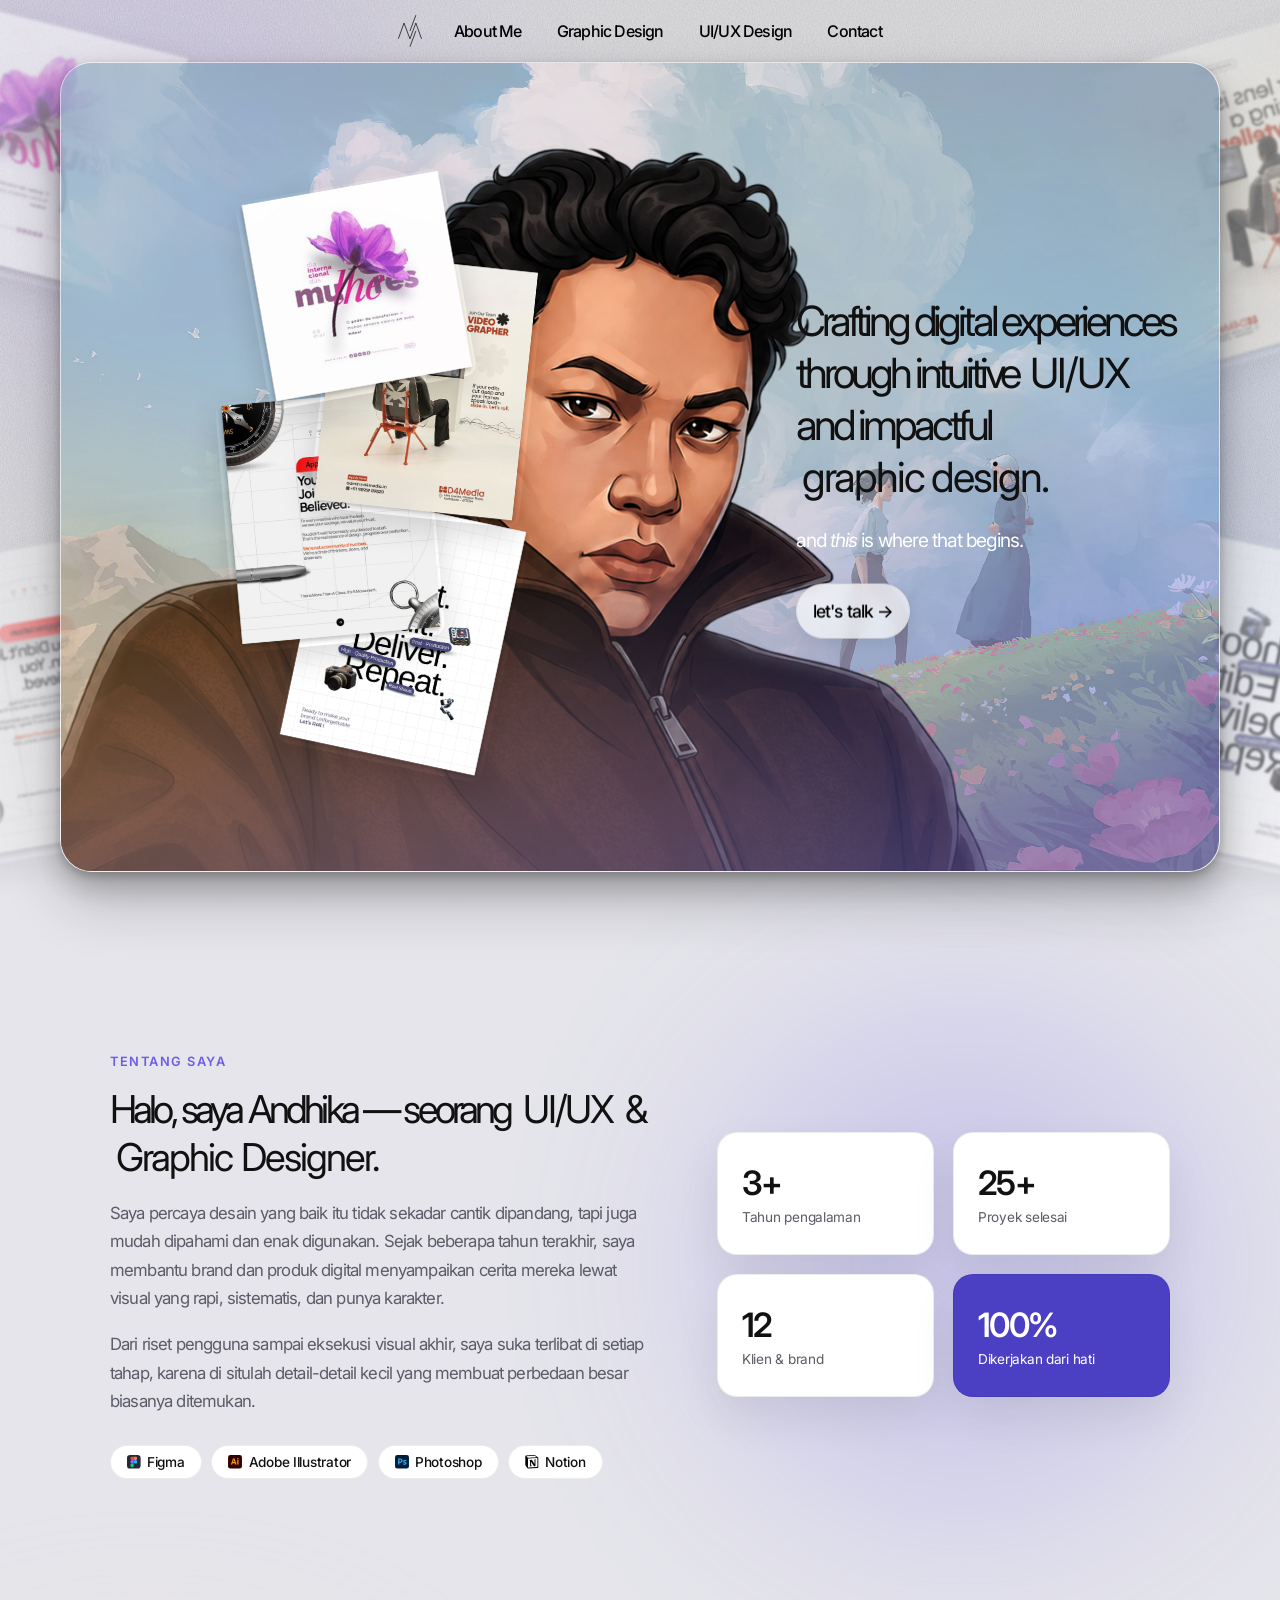
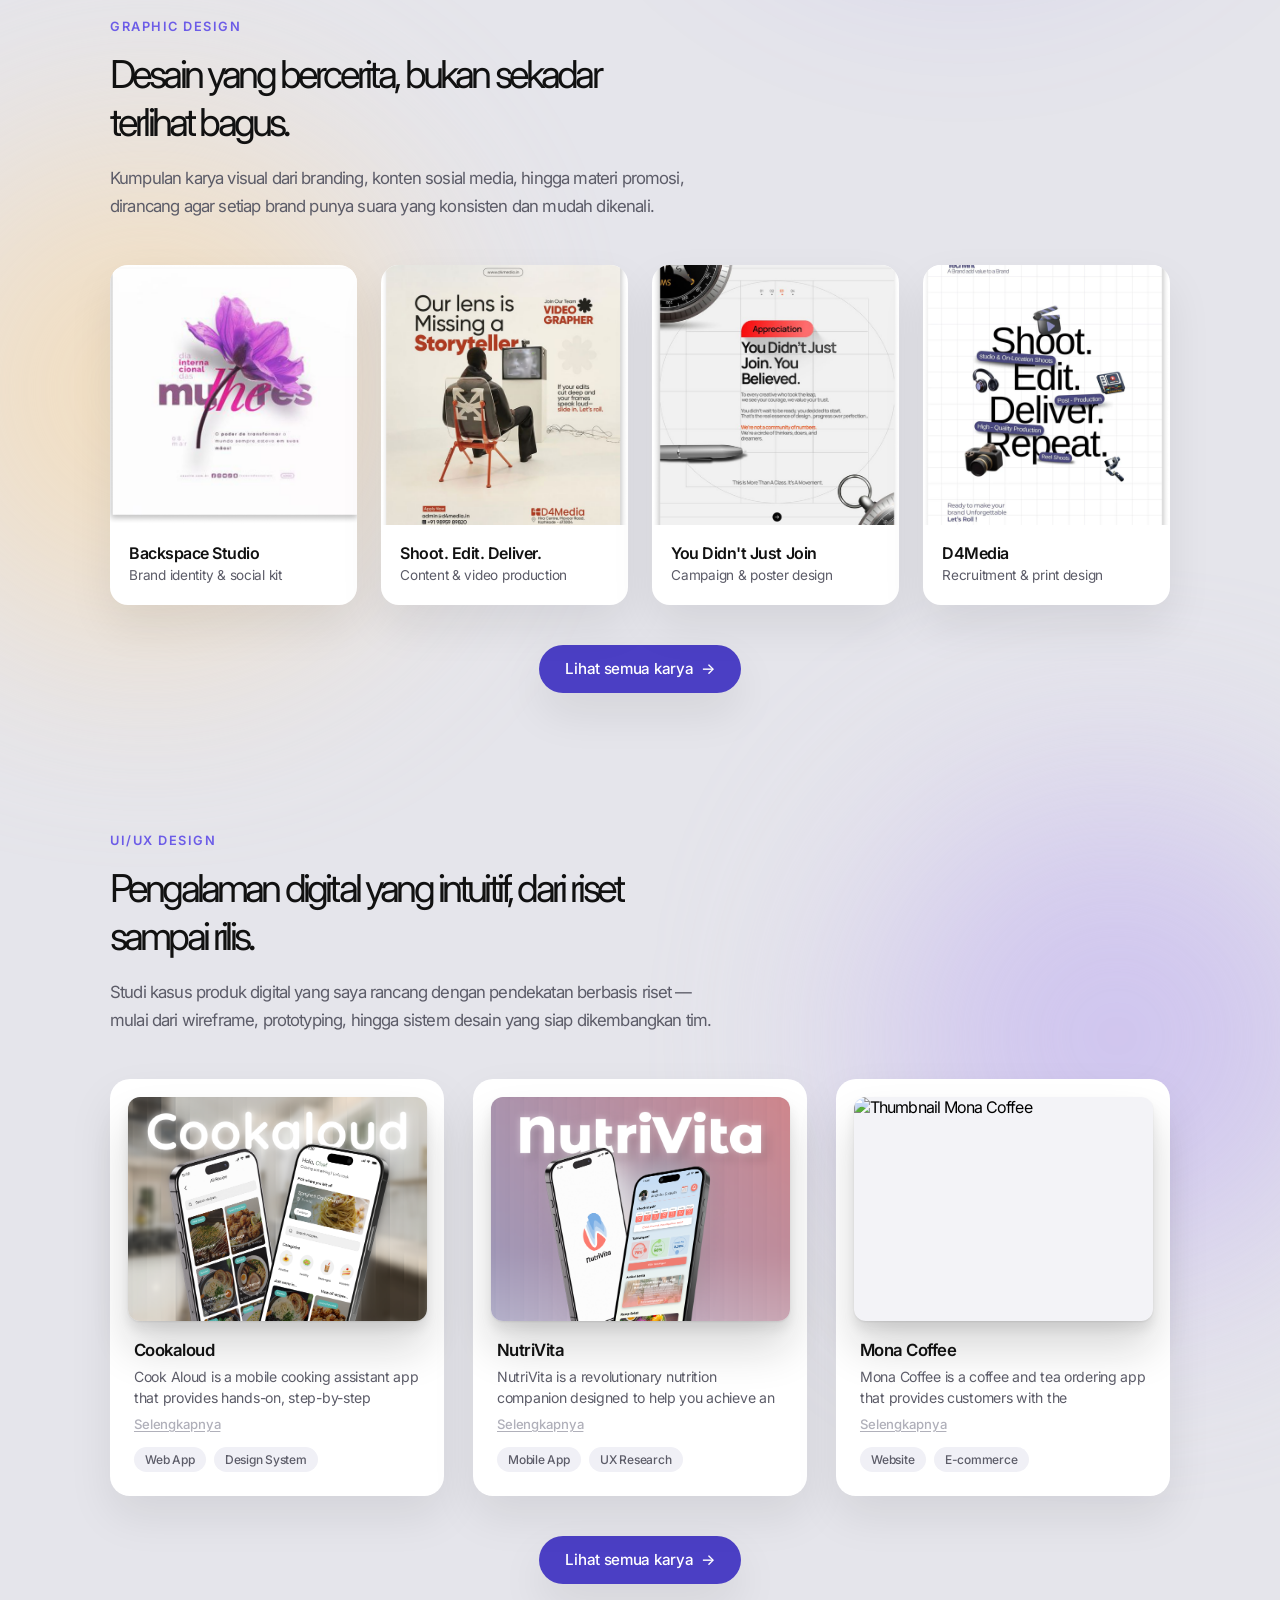
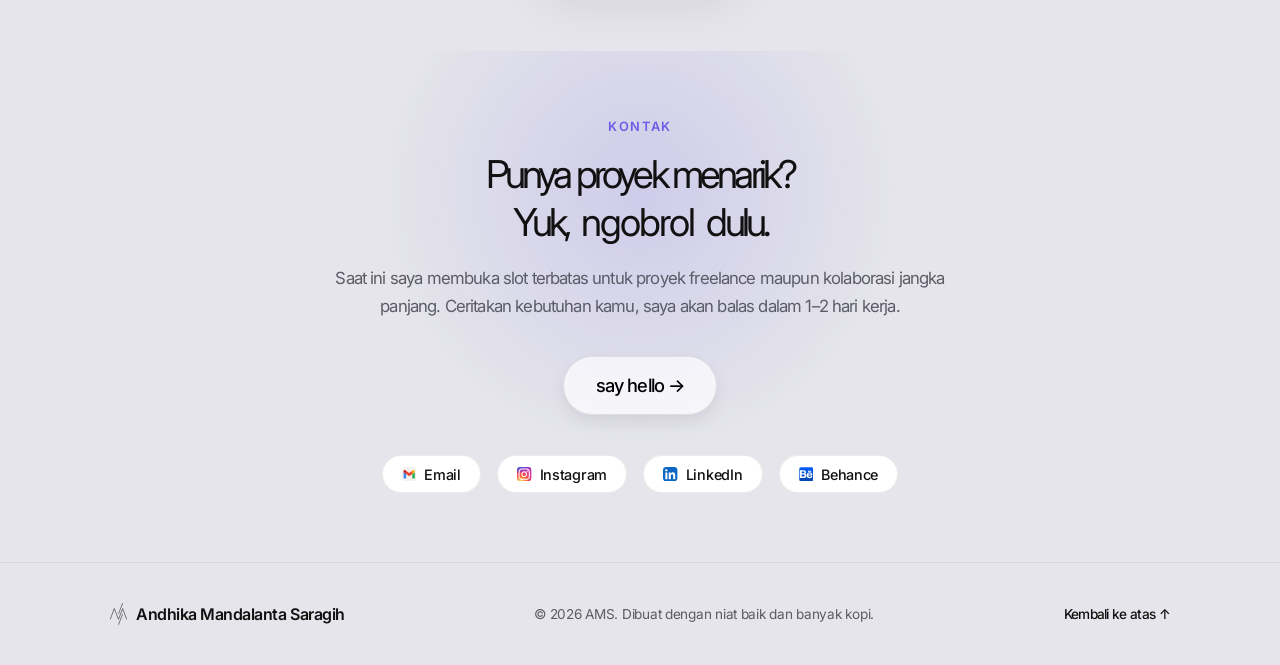
==== commit 62e74617: "update portofolio" ====
--- a/index.html
+++ b/index.html
@@ -153,7 +153,7 @@
             </p>
             <p class="body-text">
               Dari riset pengguna sampai eksekusi visual akhir, saya suka
-              terlibat di setiap tahap — karena di situlah detail-detail kecil
+              terlibat di setiap tahap, karena di situlah detail-detail kecil
               yang membuat perbedaan besar biasanya ditemukan.
             </p>
             <div class="tool-tags">
@@ -283,7 +283,7 @@
             <h2>Desain yang bercerita, bukan sekadar terlihat bagus.</h2>
             <p class="body-text section-desc">
               Kumpulan karya visual dari branding, konten sosial media, hingga
-              materi promosi — dirancang agar setiap brand punya suara yang
+              materi promosi, dirancang agar setiap brand punya suara yang
               konsisten dan mudah dikenali.
             </p>
           </div>
@@ -317,6 +317,12 @@
                 <p>Recruitment &amp; print design</p>
               </div>
             </article>
+          </div>
+
+          <div class="section-cta-row">
+            <a href="graphic-design.html" class="btn-view-all"
+              >Lihat semua karya <span class="arrow">&rarr;</span></a
+            >
           </div>
         </div>
       </section>
@@ -339,12 +345,21 @@
               <div class="uiux-thumb">
                 <img
                   src="assets/Cookaloud-thumbnail.png"
-                  alt="Thumbnail Nimbus Finance"
+                  alt="Thumbnail Cookaloud"
                 />
               </div>
               <div class="uiux-caption">
-                <h3>Nimbus Finance</h3>
-                <p>Dashboard analitik keuangan untuk tim finansial internal.</p>
+                <h3>Cookaloud</h3>
+                <p class="desc-clamp">
+                  Cook Aloud is a mobile cooking assistant app that provides
+                  hands-on, step-by-step guidance. With voice integration
+                  similar to Google Assistant, users can ask, “What’s the next
+                  step?” or “Repeat that step” without frequently checking their
+                  screen. The app delivers a more practical and convenient
+                  cooking experience, helping users stay focused on cooking with
+                  accessible, interactive support.
+                </p>
+                <button type="button" class="desc-toggle">Selengkapnya</button>
                 <div class="tag-row">
                   <span>Web App</span><span>Design System</span>
                 </div>
@@ -355,14 +370,20 @@
               <div class="uiux-thumb">
                 <img
                   src="assets/NutriVita-thumbnail.png"
-                  alt="Thumbnail Ruangbaca"
+                  alt="Thumbnail NutriVita"
                 />
               </div>
               <div class="uiux-caption">
-                <h3>Ruangbaca</h3>
-                <p>
-                  Aplikasi baca e-book dengan fokus pengalaman baca yang nyaman.
+                <h3>NutriVita</h3>
+                <p class="desc-clamp">
+                  NutriVita is a revolutionary nutrition companion designed to
+                  help you achieve an optimal healthy lifestyle. By combining
+                  trusted nutritional data and personalized calorie tracking
+                  with gamified challenges, NutriVita makes healthy living not
+                  just achievable, but engaging and sustainable for the long
+                  term.
                 </p>
+                <button type="button" class="desc-toggle">Selengkapnya</button>
                 <div class="tag-row">
                   <span>Mobile App</span><span>UX Research</span>
                 </div>
@@ -373,17 +394,31 @@
               <div class="uiux-thumb">
                 <img
                   src="assets/mona-coffee-thumbnail.png"
-                  alt="Thumbnail Studio Roasters"
+                  alt="Thumbnail Mona Coffee"
                 />
               </div>
               <div class="uiux-caption">
-                <h3>Studio Roasters</h3>
-                <p>Landing page &amp; toko online untuk kedai kopi lokal.</p>
+                <h3>Mona Coffee</h3>
+                <p class="desc-clamp">
+                  Mona Coffee is a coffee and tea ordering app that provides
+                  customers with the convenience of enjoying their favorite
+                  beverages through three service options: dine-in, takeaway,
+                  and delivery. With an intuitive interface, users can easily
+                  browse the menu, make payments, and track their orders in
+                  real-time, ensuring a seamless and hassle-free experience.
+                </p>
+                <button type="button" class="desc-toggle">Selengkapnya</button>
                 <div class="tag-row">
                   <span>Website</span><span>E-commerce</span>
                 </div>
               </div>
             </article>
+          </div>
+
+          <div class="section-cta-row">
+            <a href="uiux-design.html" class="btn-view-all"
+              >Lihat semua karya <span class="arrow">&rarr;</span></a
+            >
           </div>
         </div>
       </section>
@@ -599,6 +634,29 @@
         });
       }
 
+      // Toggle "Selengkapnya" / "Lihat lebih sedikit" pada deskripsi UI/UX
+      // Animasi max-height dihitung dari scrollHeight asli tiap paragraf,
+      // supaya transisinya smooth dan sesuai panjang teksnya masing-masing.
+      const COLLAPSED_HEIGHT = "2.65rem";
+      document.querySelectorAll(".desc-toggle").forEach((btn) => {
+        const desc = btn.previousElementSibling;
+        if (!desc) return;
+        let isExpanded = false;
+
+        btn.addEventListener("click", () => {
+          if (!isExpanded) {
+            // Expand: set max-height ke tinggi asli konten, lalu transisi jalan
+            desc.style.maxHeight = desc.scrollHeight + "px";
+            btn.textContent = "Lihat lebih sedikit";
+          } else {
+            // Collapse: kembali ke tinggi 2 baris
+            desc.style.maxHeight = COLLAPSED_HEIGHT;
+            btn.textContent = "Selengkapnya";
+          }
+          isExpanded = !isExpanded;
+        });
+      });
+
       // Reveal animation saat scroll (menghormati prefers-reduced-motion)
       const prefersReducedMotion = window.matchMedia(
         "(prefers-reduced-motion: reduce)",
--- a/style.css
+++ b/style.css
@@ -508,7 +508,7 @@
   background-color: #ffffffb5;
   backdrop-filter: blur(8px);
   border: 1px solid #ddd;
-  border-radius: 10px;
+  border-radius: 50px;
   font-size: 1.1rem;
   color: #000;
   text-decoration: none;
@@ -821,7 +821,8 @@
 }
 
 .stat-card--accent {
-  background-color: var(--accent);
+  background-color: #4b3fc4;
+  animation: color-cycle 8s ease-in-out infinite;
 }
 
 .stat-card--accent .stat-number,
@@ -919,6 +920,7 @@
   display: grid;
   grid-template-columns: repeat(3, 1fr);
   gap: 1.8rem;
+  align-items: start;
 }
 
 .uiux-card {
@@ -981,6 +983,32 @@
   line-height: 1.5;
 }
 
+.uiux-caption p.desc-clamp {
+  overflow: hidden;
+  max-height: 2.65rem; /* ~2 baris pada font-size 0.88rem / line-height 1.5 */
+  transition: max-height 0.4s cubic-bezier(0.25, 1, 0.5, 1);
+}
+
+.desc-toggle {
+  display: inline-block;
+  margin-top: 0.5rem;
+  padding: 0;
+  border: none;
+  background: none;
+  font-size: 0.82rem;
+  font-weight: 500;
+  letter-spacing: -0.01em;
+  color: #b0b0ba;
+  cursor: pointer;
+  text-decoration: underline;
+  text-underline-offset: 2px;
+  transition: color 0.2s ease;
+}
+
+.desc-toggle:hover {
+  color: var(--muted);
+}
+
 .tag-row {
   display: flex;
   gap: 0.5rem;
@@ -995,6 +1023,174 @@
   background-color: #f0f0f6;
   color: var(--muted);
   letter-spacing: -0.02em;
+}
+
+/* ==========================================================================
+   CTA "LIHAT SEMUA KARYA" — dipakai di section Graphic Design & UI/UX landing
+   ========================================================================== */
+.section-cta-row {
+  margin-top: 2.5rem;
+  display: flex;
+  justify-content: center;
+}
+
+.btn-view-all {
+  display: inline-flex;
+  align-items: center;
+  gap: 0.5rem;
+  padding: 0.85rem 1.6rem;
+  border-radius: 100px;
+  border: 1px solid transparent;
+  background-color: #4b3fc4;
+  animation: color-cycle 8s ease-in-out infinite;
+  color: #fff;
+  font-weight: 500;
+  font-size: 0.95rem;
+  letter-spacing: -0.02em;
+  text-decoration: none;
+  box-shadow: var(--shadow-soft);
+  transition:
+    box-shadow 0.3s cubic-bezier(0.25, 1, 0.5, 1),
+    transform 0.3s cubic-bezier(0.25, 1, 0.5, 1);
+}
+
+@keyframes color-cycle {
+  0%,
+  100% {
+    background-color: #4b3fc4;
+  }
+  33% {
+    background-color: #7c93c9;
+  }
+  66% {
+    background-color: #c99a5b;
+  }
+}
+
+.btn-view-all span.arrow {
+  transition: transform 0.3s cubic-bezier(0.25, 1, 0.5, 1);
+}
+
+.btn-view-all:hover {
+  transform: translateY(-3px);
+  box-shadow: 0 20px 35px rgba(17, 17, 17, 0.2);
+  animation-duration: 3s;
+}
+
+.btn-view-all:hover span.arrow {
+  transform: translateX(4px);
+}
+
+/* ==========================================================================
+   GALLERY PAGES (graphic-design.html & uiux-design.html)
+   ========================================================================== */
+.gallery-navbar {
+  position: relative;
+  z-index: 100;
+}
+
+.gallery-hero {
+  position: relative;
+  z-index: 5;
+  padding: 100px 0 30px;
+}
+
+.back-link {
+  display: inline-flex;
+  align-items: center;
+  gap: 0.4rem;
+  font-size: 0.85rem;
+  font-weight: 500;
+  color: var(--muted);
+  text-decoration: none;
+  margin-bottom: 1.6rem;
+  transition: color 0.2s ease;
+}
+
+.back-link:hover {
+  color: var(--ink);
+}
+
+.gallery-hero h1 {
+  font-size: 2.6rem;
+  font-weight: 400;
+  letter-spacing: -0.1em;
+  line-height: 1.2;
+  color: var(--ink);
+  max-width: 680px;
+}
+
+.gallery-hero .body-text {
+  max-width: 640px;
+}
+
+.filter-bar {
+  display: flex;
+  flex-wrap: wrap;
+  gap: 0.6rem;
+  margin: 2.2rem 0 0;
+}
+
+.filter-btn {
+  padding: 0.55rem 1.2rem;
+  border-radius: 100px;
+  border: 1px solid var(--border-soft);
+  background-color: var(--surface);
+  color: var(--muted);
+  font-size: 0.88rem;
+  font-weight: 500;
+  letter-spacing: -0.02em;
+  cursor: pointer;
+  transition: all 0.25s ease;
+}
+
+.filter-btn:hover {
+  color: var(--ink);
+  border-color: var(--accent);
+}
+
+.filter-btn.is-active {
+  background-color: var(--ink);
+  border-color: var(--ink);
+  color: #fff;
+}
+
+.gallery-section {
+  padding-top: 10px;
+}
+
+.gallery-empty {
+  display: none;
+  text-align: center;
+  padding: 4rem 0;
+  color: var(--muted);
+  font-size: 0.95rem;
+}
+
+.gallery-empty.is-active {
+  display: block;
+}
+
+/* Grid gallery penuh: gunakan struktur kartu yang sama (gd-card / uiux-card)
+   tapi dibungkus grid 3 kolom supaya lega untuk banyak item */
+.gd-grid-full {
+  display: grid;
+  grid-template-columns: repeat(3, 1fr);
+  gap: 1.5rem;
+}
+
+.gallery-card {
+  transition:
+    opacity 0.3s ease,
+    transform 0.3s ease;
+}
+
+.gallery-card.is-hidden {
+  display: none;
+}
+
+.gallery-footer-nav {
+  padding: 0px 0 80px;
 }
 
 /* ==========================================================================
@@ -1166,6 +1362,9 @@
     grid-template-columns: 1fr 1fr;
   }
   .uiux-grid {
+    grid-template-columns: 1fr 1fr;
+  }
+  .gd-grid-full {
     grid-template-columns: 1fr 1fr;
   }
 }
@@ -1345,6 +1544,17 @@
     grid-template-columns: 1fr;
   }
 
+  .gd-grid-full {
+    grid-template-columns: 1fr;
+  }
+
+  .gallery-hero {
+    padding: 90px 0 20px;
+  }
+  .gallery-hero h1 {
+    font-size: 1.9rem;
+  }
+
   .footer-inner {
     flex-direction: column;
     text-align: center;
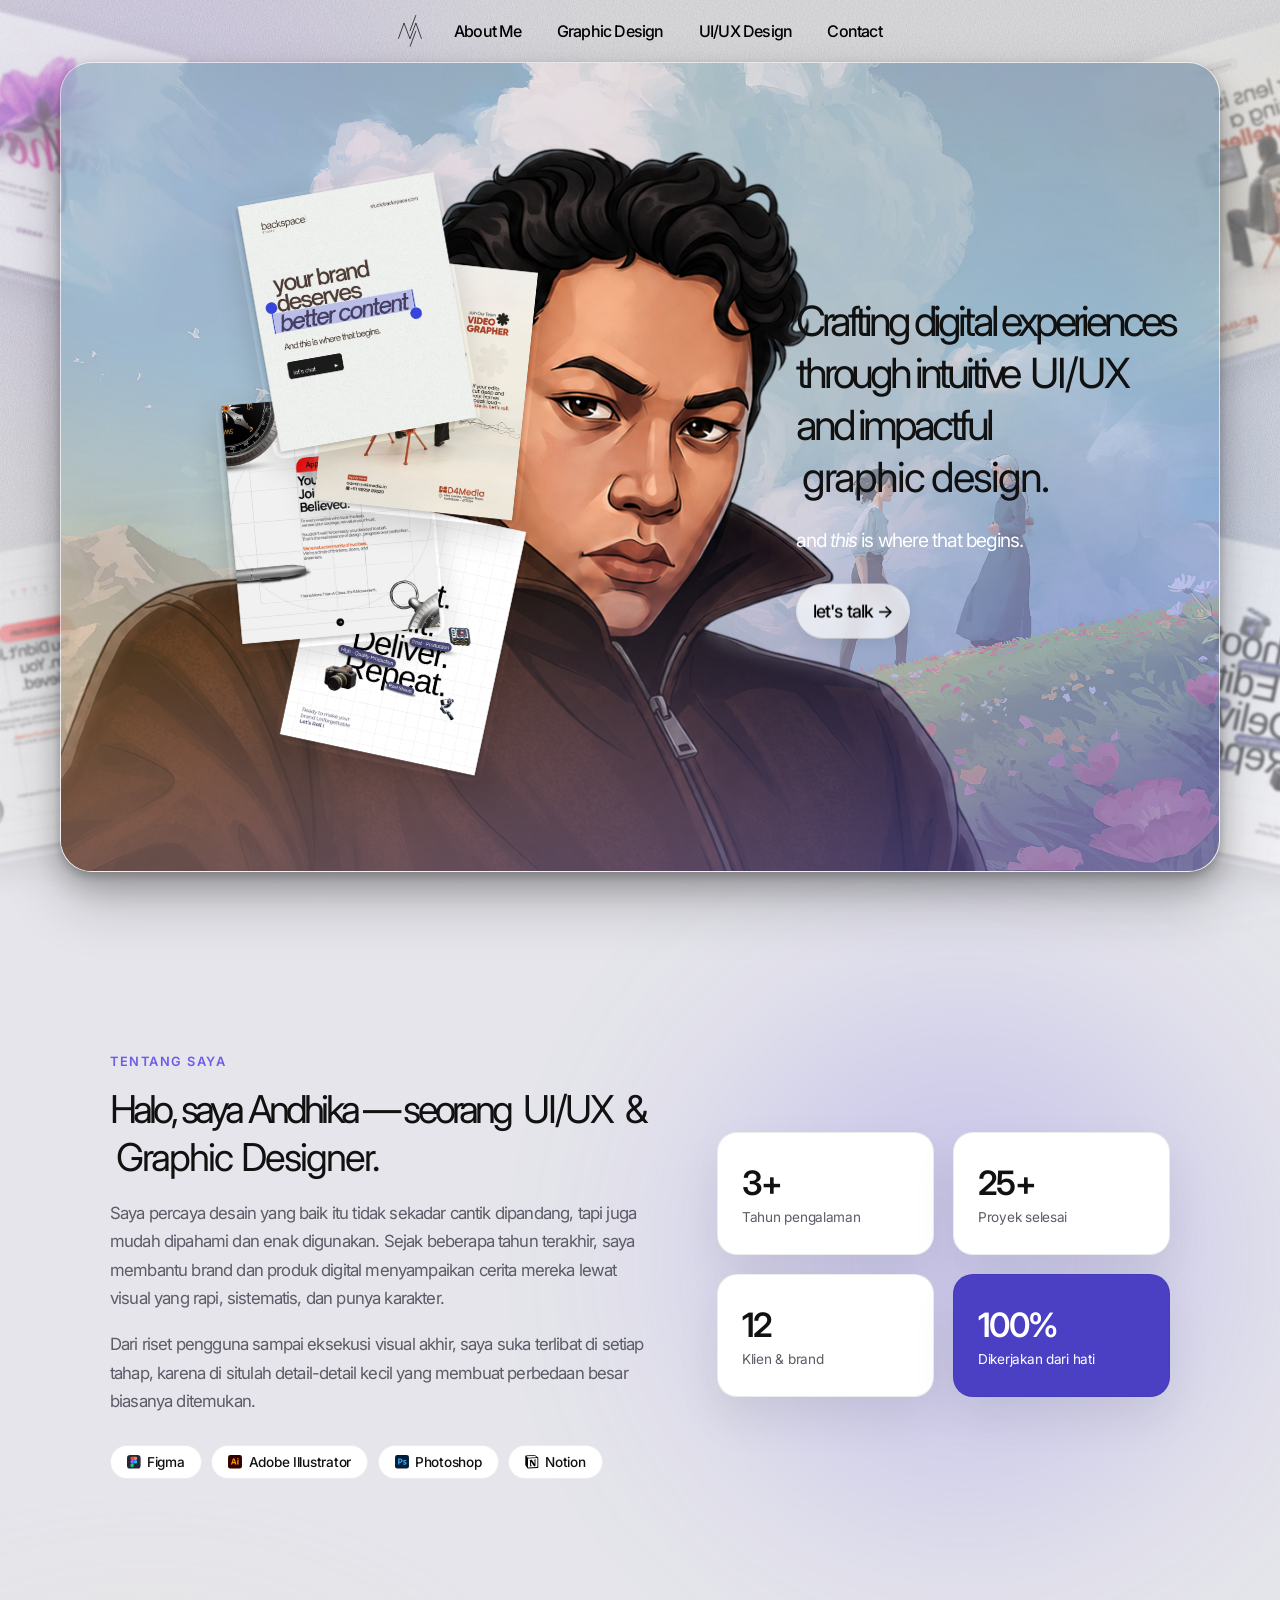
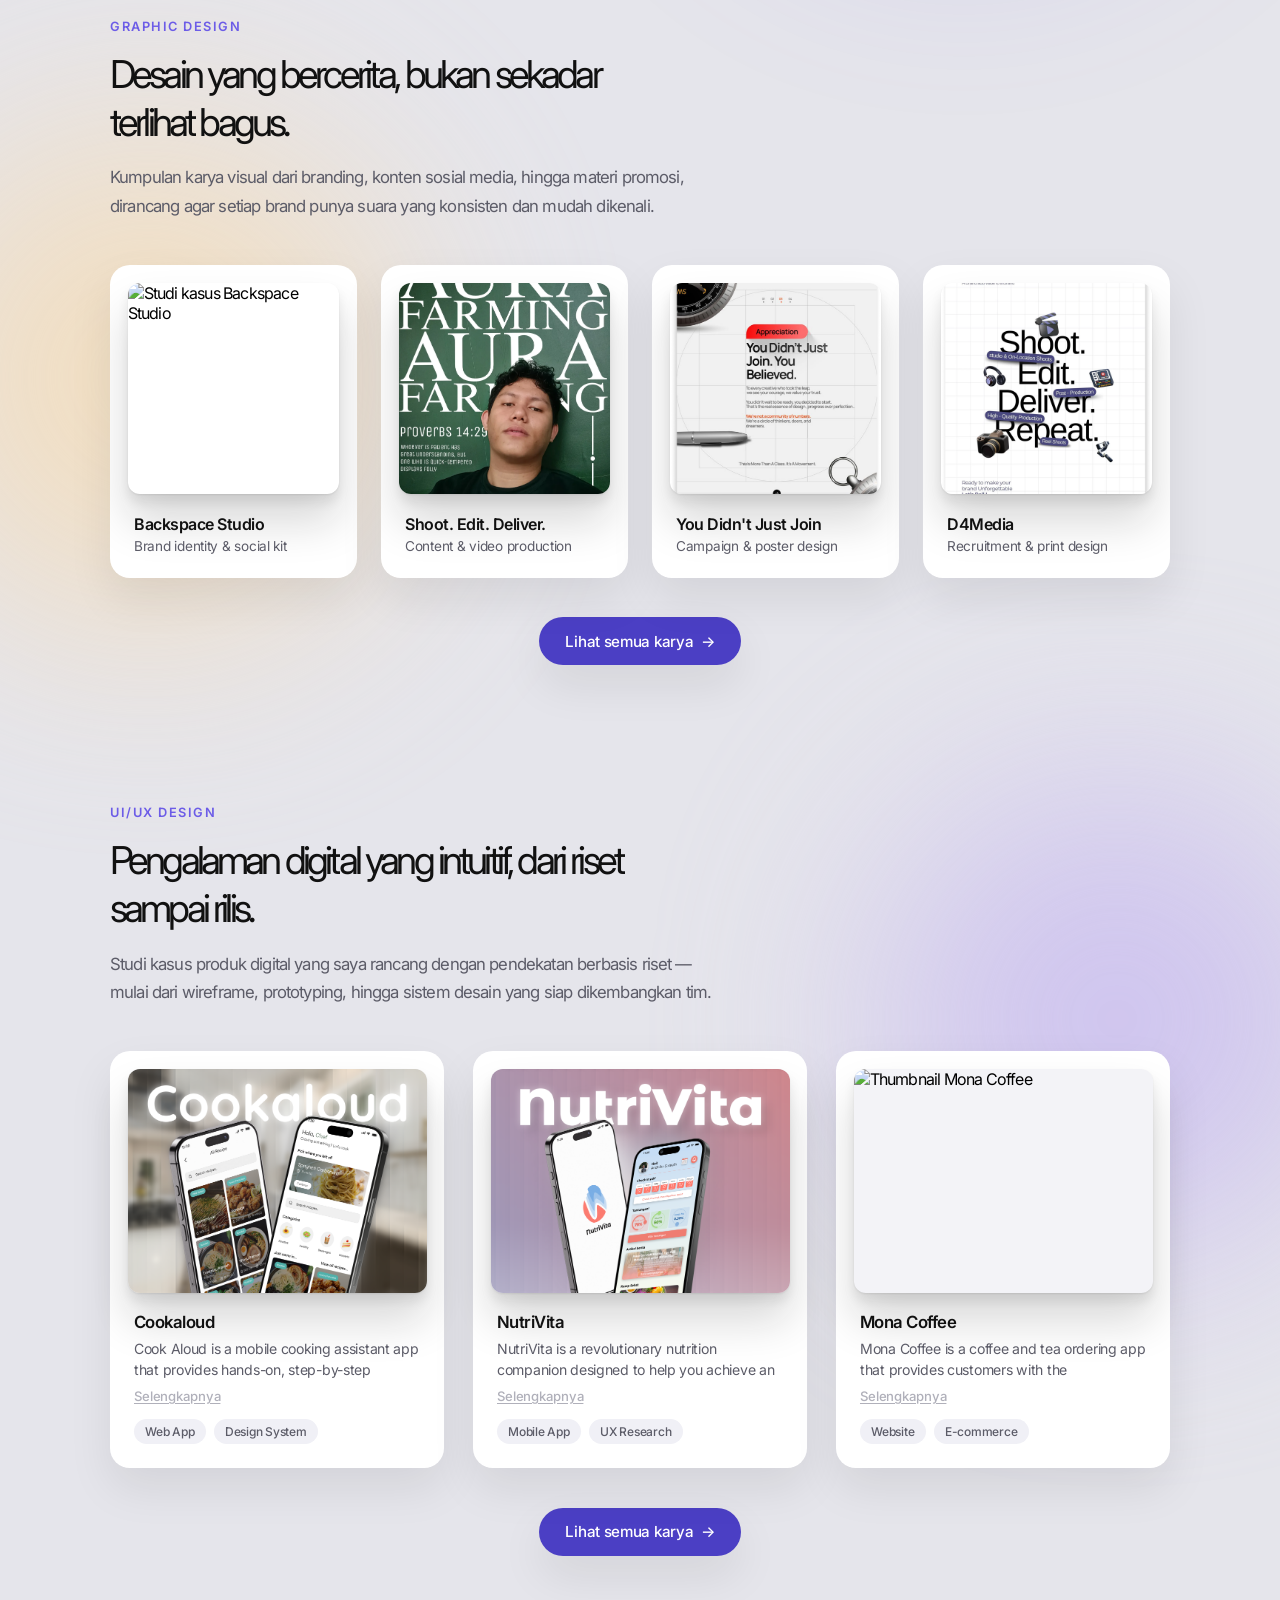
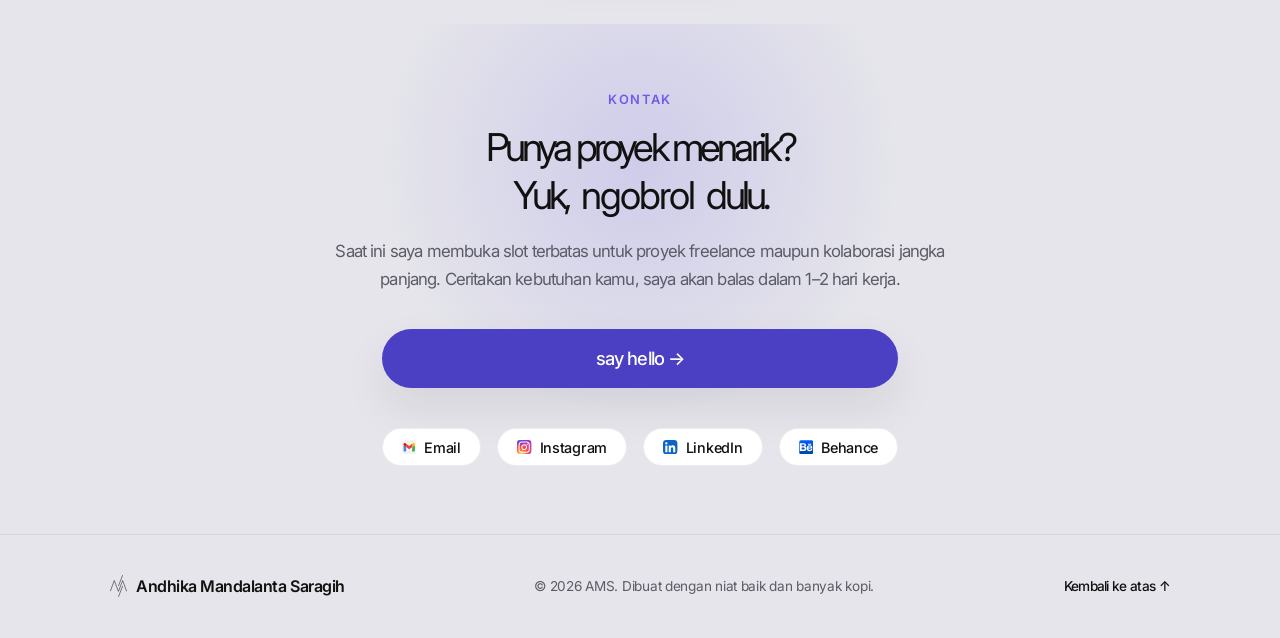
==== commit 1777f618: "update graphic design" ====
--- a/index.html
+++ b/index.html
@@ -59,7 +59,7 @@
 
       <!-- HERO STAGE: membungkus layer 2-4 agar posisi absolute anak-anaknya
              terikat ke area hero ini, bukan ke seluruh panjang halaman -->
-      <div class="hero-stage">
+      <div class="hero-stage" id="heroStage">
         <!-- LAYER 1b: Kartu berserakan (hiasan, mirror dari kartu asli), DI BELAKANG bingkai kaca
                  supaya bisa "bocor" keluar sampai pinggir, tidak ke-clip oleh hero-container -->
         <div
@@ -99,7 +99,7 @@
           <!-- SISI KIRI: Tumpukan Kartu Karya -->
           <section class="cards-wrapper hero-anim hero-anim-cards">
             <div class="card card-1">
-              <img src="assets/kartu1.png" alt="Karya 1" />
+              <img src="assets/kartu5.png" alt="Karya 1" />
             </div>
             <div class="card card-2">
               <img src="assets/kartu2.png" alt="Karya 2" />
@@ -276,7 +276,7 @@
       </section>
 
       <!-- SECTION: GRAPHIC DESIGN -->
-      <section id="graphic-design" class="section work-section reveal-right">
+      <section id="graphic-design" class="section work-section">
         <div class="section-inner">
           <div class="section-heading">
             <span class="eyebrow">Graphic Design</span>
@@ -290,14 +290,14 @@
 
           <div class="gd-grid">
             <article class="gd-card gd-card-1 reveal">
-              <img src="assets/kartu1.png" alt="Studi kasus Backspace Studio" />
+              <img src="assets/kartu6.png" alt="Studi kasus Backspace Studio" />
               <div class="gd-caption">
                 <h3>Backspace Studio</h3>
                 <p>Brand identity &amp; social kit</p>
               </div>
             </article>
             <article class="gd-card gd-card-2 reveal reveal-delay-1">
-              <img src="assets/kartu2.png" alt="Konten video produksi" />
+              <img src="assets/kartu7.webp" alt="Konten video produksi" />
               <div class="gd-caption">
                 <h3>Shoot. Edit. Deliver.</h3>
                 <p>Content &amp; video production</p>
@@ -437,168 +437,170 @@
             dalam 1–2 hari kerja.
           </p>
 
-          <a
-            href="https://mail.google.com/mail/?view=cm&fs=1&to=andhikamandalanta@gmail.com"
-            class="btn-talk btn-talk--lg"
-            >say hello &rarr;</a
-          >
-
-          <div class="social-row">
+          <div class="contact-cta">
             <a
               href="https://mail.google.com/mail/?view=cm&fs=1&to=andhikamandalanta@gmail.com"
-              ><svg
-                xmlns="http://www.w3.org/2000/svg"
-                width="1em"
-                height="1em"
-                viewBox="0 0 256 256"
-              >
-                <path d="M0 0h256v256H0z" fill="none" />
-                <g fill="none">
-                  <rect width="256" height="256" fill="#f4f2ed" rx="60" />
-                  <path
-                    fill="#4285f4"
-                    d="M41.636 203.039h31.818v-77.273L28 91.676v97.727c0 7.545 6.114 13.636 13.636 13.636"
-                  />
-                  <path
-                    fill="#34a853"
-                    d="M182.545 203.039h31.819c7.545 0 13.636-6.114 13.636-13.636V91.675l-45.455 34.091"
-                  />
-                  <path
-                    fill="#fbbc04"
-                    d="M182.545 66.675v59.091L228 91.676V73.492c0-16.863-19.25-26.477-32.727-16.363"
-                  />
-                  <path
-                    fill="#ea4335"
-                    d="M73.455 125.766v-59.09L128 107.583l54.545-40.909v59.091L128 166.675"
-                  />
-                  <path
-                    fill="#c5221f"
-                    d="M28 73.493v18.182l45.454 34.091v-59.09L60.727 57.13C47.227 47.016 28 56.63 28 73.493"
-                  />
-                </g>
-              </svg>
-              Email</a
+              class="btn-talk btn-talk--lg"
+              >say hello &rarr;</a
             >
-            <a
-              href="https://www.instagram.com/andhika_s2/"
-              target="_blank"
-              rel="noopener"
-              ><svg
-                xmlns="http://www.w3.org/2000/svg"
-                width="1em"
-                height="1em"
-                viewBox="0 0 256 256"
-              >
-                <path d="M0 0h256v256H0z" fill="none" />
-                <g fill="none">
+
+            <div class="social-row">
+              <a
+                href="https://mail.google.com/mail/?view=cm&fs=1&to=andhikamandalanta@gmail.com"
+                ><svg
+                  xmlns="http://www.w3.org/2000/svg"
+                  width="1em"
+                  height="1em"
+                  viewBox="0 0 256 256"
+                >
+                  <path d="M0 0h256v256H0z" fill="none" />
+                  <g fill="none">
+                    <rect width="256" height="256" fill="#f4f2ed" rx="60" />
+                    <path
+                      fill="#4285f4"
+                      d="M41.636 203.039h31.818v-77.273L28 91.676v97.727c0 7.545 6.114 13.636 13.636 13.636"
+                    />
+                    <path
+                      fill="#34a853"
+                      d="M182.545 203.039h31.819c7.545 0 13.636-6.114 13.636-13.636V91.675l-45.455 34.091"
+                    />
+                    <path
+                      fill="#fbbc04"
+                      d="M182.545 66.675v59.091L228 91.676V73.492c0-16.863-19.25-26.477-32.727-16.363"
+                    />
+                    <path
+                      fill="#ea4335"
+                      d="M73.455 125.766v-59.09L128 107.583l54.545-40.909v59.091L128 166.675"
+                    />
+                    <path
+                      fill="#c5221f"
+                      d="M28 73.493v18.182l45.454 34.091v-59.09L60.727 57.13C47.227 47.016 28 56.63 28 73.493"
+                    />
+                  </g>
+                </svg>
+                Email</a
+              >
+              <a
+                href="https://www.instagram.com/andhika_s2/"
+                target="_blank"
+                rel="noopener"
+                ><svg
+                  xmlns="http://www.w3.org/2000/svg"
+                  width="1em"
+                  height="1em"
+                  viewBox="0 0 256 256"
+                >
+                  <path d="M0 0h256v256H0z" fill="none" />
+                  <g fill="none">
+                    <rect
+                      width="256"
+                      height="256"
+                      fill="url(#SVGKdMMobCR)"
+                      rx="60"
+                    />
+                    <rect
+                      width="256"
+                      height="256"
+                      fill="url(#SVGqYUiQbXV)"
+                      rx="60"
+                    />
+                    <path
+                      fill="#fff"
+                      d="M128.009 28c-27.158 0-30.567.119-41.233.604c-10.646.488-17.913 2.173-24.271 4.646c-6.578 2.554-12.157 5.971-17.715 11.531c-5.563 5.559-8.98 11.138-11.542 17.713c-2.48 6.36-4.167 13.63-4.646 24.271c-.477 10.667-.602 14.077-.602 41.236s.12 30.557.604 41.223c.49 10.646 2.175 17.913 4.646 24.271c2.556 6.578 5.973 12.157 11.533 17.715c5.557 5.563 11.136 8.988 17.709 11.542c6.363 2.473 13.631 4.158 24.275 4.646c10.667.485 14.073.604 41.23.604c27.161 0 30.559-.119 41.225-.604c10.646-.488 17.921-2.173 24.284-4.646c6.575-2.554 12.146-5.979 17.702-11.542c5.563-5.558 8.979-11.137 11.542-17.712c2.458-6.361 4.146-13.63 4.646-24.272c.479-10.666.604-14.066.604-41.225s-.125-30.567-.604-41.234c-.5-10.646-2.188-17.912-4.646-24.27c-2.563-6.578-5.979-12.157-11.542-17.716c-5.562-5.562-11.125-8.979-17.708-11.53c-6.375-2.474-13.646-4.16-24.292-4.647c-10.667-.485-14.063-.604-41.23-.604zm-8.971 18.021c2.663-.004 5.634 0 8.971 0c26.701 0 29.865.096 40.409.575c9.75.446 15.042 2.075 18.567 3.444c4.667 1.812 7.994 3.979 11.492 7.48c3.5 3.5 5.666 6.833 7.483 11.5c1.369 3.52 3 8.812 3.444 18.562c.479 10.542.583 13.708.583 40.396s-.104 29.855-.583 40.396c-.446 9.75-2.075 15.042-3.444 18.563c-1.812 4.667-3.983 7.99-7.483 11.488c-3.5 3.5-6.823 5.666-11.492 7.479c-3.521 1.375-8.817 3-18.567 3.446c-10.542.479-13.708.583-40.409.583c-26.702 0-29.867-.104-40.408-.583c-9.75-.45-15.042-2.079-18.57-3.448c-4.666-1.813-8-3.979-11.5-7.479s-5.666-6.825-7.483-11.494c-1.369-3.521-3-8.813-3.444-18.563c-.479-10.542-.575-13.708-.575-40.413s.096-29.854.575-40.396c.446-9.75 2.075-15.042 3.444-18.567c1.813-4.667 3.983-8 7.484-11.5s6.833-5.667 11.5-7.483c3.525-1.375 8.819-3 18.569-3.448c9.225-.417 12.8-.542 31.437-.563zm62.351 16.604c-6.625 0-12 5.37-12 11.996c0 6.625 5.375 12 12 12s12-5.375 12-12s-5.375-12-12-12zm-53.38 14.021c-28.36 0-51.354 22.994-51.354 51.355s22.994 51.344 51.354 51.344c28.361 0 51.347-22.983 51.347-51.344c0-28.36-22.988-51.355-51.349-51.355zm0 18.021c18.409 0 33.334 14.923 33.334 33.334c0 18.409-14.925 33.334-33.334 33.334s-33.333-14.925-33.333-33.334c0-18.411 14.923-33.334 33.333-33.334"
+                    />
+                    <defs>
+                      <radialGradient
+                        id="SVGKdMMobCR"
+                        cx="0"
+                        cy="0"
+                        r="1"
+                        gradientTransform="matrix(0 -253.715 235.975 0 68 275.717)"
+                        gradientUnits="userSpaceOnUse"
+                      >
+                        <stop stop-color="#fd5" />
+                        <stop offset=".1" stop-color="#fd5" />
+                        <stop offset=".5" stop-color="#ff543e" />
+                        <stop offset="1" stop-color="#c837ab" />
+                      </radialGradient>
+                      <radialGradient
+                        id="SVGqYUiQbXV"
+                        cx="0"
+                        cy="0"
+                        r="1"
+                        gradientTransform="rotate(78.68 -32.69 -16.937)scale(113.412 467.488)"
+                        gradientUnits="userSpaceOnUse"
+                      >
+                        <stop stop-color="#3771c8" />
+                        <stop offset=".128" stop-color="#3771c8" />
+                        <stop offset="1" stop-color="#60f" stop-opacity="0" />
+                      </radialGradient>
+                    </defs>
+                  </g>
+                </svg>
+                Instagram</a
+              >
+              <a
+                href="https://www.linkedin.com/in/andhikamandalanta"
+                target="_blank"
+                rel="noopener"
+                ><svg
+                  xmlns="http://www.w3.org/2000/svg"
+                  width="1em"
+                  height="1em"
+                  viewBox="0 0 256 256"
+                >
+                  <path d="M0 0h256v256H0z" fill="none" />
+                  <g fill="none">
+                    <rect width="256" height="256" fill="#0a66c2" rx="60" />
+                    <path
+                      fill="#fff"
+                      d="M184.715 217.685h29.27a4 4 0 0 0 4-3.999l.015-61.842c0-32.323-6.965-57.168-44.738-57.168c-14.359-.534-27.9 6.868-35.207 19.228a.32.32 0 0 1-.595-.161V101.66a4 4 0 0 0-4-4h-27.777a4 4 0 0 0-4 4v112.02a4 4 0 0 0 4 4h29.268a4 4 0 0 0 4-4v-55.373c0-15.657 2.97-30.82 22.381-30.82c19.135 0 19.383 17.916 19.383 31.834v54.364a4 4 0 0 0 4 4M38 59.628c0 11.864 9.767 21.626 21.632 21.626c11.862-.001 21.623-9.769 21.623-21.631C81.253 47.761 71.491 38 59.628 38C47.762 38 38 47.763 38 59.627m6.959 158.058h29.307a4 4 0 0 0 4-4V101.66a4 4 0 0 0-4-4H44.959a4 4 0 0 0-4 4v112.025a4 4 0 0 0 4 4"
+                    />
+                  </g>
+                </svg>
+                LinkedIn</a
+              >
+              <a
+                href="https://www.behance.net/andhikamandalanta"
+                target="_blank"
+                rel="noopener"
+                ><svg
+                  xmlns="http://www.w3.org/2000/svg"
+                  width="1em"
+                  height="1em"
+                  viewBox="0 0 128 128"
+                >
+                  <path d="M0 0h128v128H0z" fill="none" />
+                  <defs>
+                    <linearGradient
+                      id="SVGdPAaMbgP"
+                      x1="64"
+                      x2="64"
+                      y1="2.16"
+                      y2="125.84"
+                      gradientUnits="userSpaceOnUse"
+                    >
+                      <stop offset="0" stop-color="#005cff" />
+                      <stop offset="1" stop-color="#0047ad" />
+                    </linearGradient>
+                  </defs>
                   <rect
-                    width="256"
-                    height="256"
-                    fill="url(#SVGKdMMobCR)"
-                    rx="60"
-                  />
-                  <rect
-                    width="256"
-                    height="256"
-                    fill="url(#SVGqYUiQbXV)"
-                    rx="60"
+                    width="123.68"
+                    height="123.67"
+                    x="2.16"
+                    y="2.16"
+                    fill="url(#SVGdPAaMbgP)"
+                    rx="14.59"
+                    ry="14.59"
                   />
                   <path
                     fill="#fff"
-                    d="M128.009 28c-27.158 0-30.567.119-41.233.604c-10.646.488-17.913 2.173-24.271 4.646c-6.578 2.554-12.157 5.971-17.715 11.531c-5.563 5.559-8.98 11.138-11.542 17.713c-2.48 6.36-4.167 13.63-4.646 24.271c-.477 10.667-.602 14.077-.602 41.236s.12 30.557.604 41.223c.49 10.646 2.175 17.913 4.646 24.271c2.556 6.578 5.973 12.157 11.533 17.715c5.557 5.563 11.136 8.988 17.709 11.542c6.363 2.473 13.631 4.158 24.275 4.646c10.667.485 14.073.604 41.23.604c27.161 0 30.559-.119 41.225-.604c10.646-.488 17.921-2.173 24.284-4.646c6.575-2.554 12.146-5.979 17.702-11.542c5.563-5.558 8.979-11.137 11.542-17.712c2.458-6.361 4.146-13.63 4.646-24.272c.479-10.666.604-14.066.604-41.225s-.125-30.567-.604-41.234c-.5-10.646-2.188-17.912-4.646-24.27c-2.563-6.578-5.979-12.157-11.542-17.716c-5.562-5.562-11.125-8.979-17.708-11.53c-6.375-2.474-13.646-4.16-24.292-4.647c-10.667-.485-14.063-.604-41.23-.604zm-8.971 18.021c2.663-.004 5.634 0 8.971 0c26.701 0 29.865.096 40.409.575c9.75.446 15.042 2.075 18.567 3.444c4.667 1.812 7.994 3.979 11.492 7.48c3.5 3.5 5.666 6.833 7.483 11.5c1.369 3.52 3 8.812 3.444 18.562c.479 10.542.583 13.708.583 40.396s-.104 29.855-.583 40.396c-.446 9.75-2.075 15.042-3.444 18.563c-1.812 4.667-3.983 7.99-7.483 11.488c-3.5 3.5-6.823 5.666-11.492 7.479c-3.521 1.375-8.817 3-18.567 3.446c-10.542.479-13.708.583-40.409.583c-26.702 0-29.867-.104-40.408-.583c-9.75-.45-15.042-2.079-18.57-3.448c-4.666-1.813-8-3.979-11.5-7.479s-5.666-6.825-7.483-11.494c-1.369-3.521-3-8.813-3.444-18.563c-.479-10.542-.575-13.708-.575-40.413s.096-29.854.575-40.396c.446-9.75 2.075-15.042 3.444-18.567c1.813-4.667 3.983-8 7.484-11.5s6.833-5.667 11.5-7.483c3.525-1.375 8.819-3 18.569-3.448c9.225-.417 12.8-.542 31.437-.563zm62.351 16.604c-6.625 0-12 5.37-12 11.996c0 6.625 5.375 12 12 12s12-5.375 12-12s-5.375-12-12-12zm-53.38 14.021c-28.36 0-51.354 22.994-51.354 51.355s22.994 51.344 51.354 51.344c28.361 0 51.347-22.983 51.347-51.344c0-28.36-22.988-51.355-51.349-51.355zm0 18.021c18.409 0 33.334 14.923 33.334 33.334c0 18.409-14.925 33.334-33.334 33.334s-33.333-14.925-33.333-33.334c0-18.411 14.923-33.334 33.333-33.334"
+                    d="M52.63 60.28s10.5-.78 10.5-13.09s-8.59-18.32-19.47-18.32H7.86v68.8h35.8s21.85.69 21.85-20.31c0 0 .96-17.08-12.88-17.08m-29-19.18h20s4.87 0 4.87 7.16s-2.86 8.2-6.11 8.2H23.64zm19.1 44.34H23.64V67.06h20s7.25-.1 7.25 9.45c.02 7.95-5.28 8.85-8.15 8.93zm51.93-39.06c-26.46 0-26.43 26.43-26.43 26.43s-1.82 26.3 26.43 26.3c0 0 23.54 1.34 23.54-18.29h-12.1s.4 7.4-11 7.4c0 0-12.11.81-12.11-12h35.65s3.87-29.84-23.98-29.84m10.76 20.68h-22.6s1.48-10.6 12.11-10.6s10.49 10.6 10.49 10.6M79.86 32.93h28.38v8.47H79.86z"
                   />
-                  <defs>
-                    <radialGradient
-                      id="SVGKdMMobCR"
-                      cx="0"
-                      cy="0"
-                      r="1"
-                      gradientTransform="matrix(0 -253.715 235.975 0 68 275.717)"
-                      gradientUnits="userSpaceOnUse"
-                    >
-                      <stop stop-color="#fd5" />
-                      <stop offset=".1" stop-color="#fd5" />
-                      <stop offset=".5" stop-color="#ff543e" />
-                      <stop offset="1" stop-color="#c837ab" />
-                    </radialGradient>
-                    <radialGradient
-                      id="SVGqYUiQbXV"
-                      cx="0"
-                      cy="0"
-                      r="1"
-                      gradientTransform="rotate(78.68 -32.69 -16.937)scale(113.412 467.488)"
-                      gradientUnits="userSpaceOnUse"
-                    >
-                      <stop stop-color="#3771c8" />
-                      <stop offset=".128" stop-color="#3771c8" />
-                      <stop offset="1" stop-color="#60f" stop-opacity="0" />
-                    </radialGradient>
-                  </defs>
-                </g>
-              </svg>
-              Instagram</a
-            >
-            <a
-              href="https://www.linkedin.com/in/andhikamandalanta"
-              target="_blank"
-              rel="noopener"
-              ><svg
-                xmlns="http://www.w3.org/2000/svg"
-                width="1em"
-                height="1em"
-                viewBox="0 0 256 256"
-              >
-                <path d="M0 0h256v256H0z" fill="none" />
-                <g fill="none">
-                  <rect width="256" height="256" fill="#0a66c2" rx="60" />
-                  <path
-                    fill="#fff"
-                    d="M184.715 217.685h29.27a4 4 0 0 0 4-3.999l.015-61.842c0-32.323-6.965-57.168-44.738-57.168c-14.359-.534-27.9 6.868-35.207 19.228a.32.32 0 0 1-.595-.161V101.66a4 4 0 0 0-4-4h-27.777a4 4 0 0 0-4 4v112.02a4 4 0 0 0 4 4h29.268a4 4 0 0 0 4-4v-55.373c0-15.657 2.97-30.82 22.381-30.82c19.135 0 19.383 17.916 19.383 31.834v54.364a4 4 0 0 0 4 4M38 59.628c0 11.864 9.767 21.626 21.632 21.626c11.862-.001 21.623-9.769 21.623-21.631C81.253 47.761 71.491 38 59.628 38C47.762 38 38 47.763 38 59.627m6.959 158.058h29.307a4 4 0 0 0 4-4V101.66a4 4 0 0 0-4-4H44.959a4 4 0 0 0-4 4v112.025a4 4 0 0 0 4 4"
-                  />
-                </g>
-              </svg>
-              LinkedIn</a
-            >
-            <a
-              href="https://www.behance.net/andhikamandalanta"
-              target="_blank"
-              rel="noopener"
-              ><svg
-                xmlns="http://www.w3.org/2000/svg"
-                width="1em"
-                height="1em"
-                viewBox="0 0 128 128"
-              >
-                <path d="M0 0h128v128H0z" fill="none" />
-                <defs>
-                  <linearGradient
-                    id="SVGdPAaMbgP"
-                    x1="64"
-                    x2="64"
-                    y1="2.16"
-                    y2="125.84"
-                    gradientUnits="userSpaceOnUse"
-                  >
-                    <stop offset="0" stop-color="#005cff" />
-                    <stop offset="1" stop-color="#0047ad" />
-                  </linearGradient>
-                </defs>
-                <rect
-                  width="123.68"
-                  height="123.67"
-                  x="2.16"
-                  y="2.16"
-                  fill="url(#SVGdPAaMbgP)"
-                  rx="14.59"
-                  ry="14.59"
-                />
-                <path
-                  fill="#fff"
-                  d="M52.63 60.28s10.5-.78 10.5-13.09s-8.59-18.32-19.47-18.32H7.86v68.8h35.8s21.85.69 21.85-20.31c0 0 .96-17.08-12.88-17.08m-29-19.18h20s4.87 0 4.87 7.16s-2.86 8.2-6.11 8.2H23.64zm19.1 44.34H23.64V67.06h20s7.25-.1 7.25 9.45c.02 7.95-5.28 8.85-8.15 8.93zm51.93-39.06c-26.46 0-26.43 26.43-26.43 26.43s-1.82 26.3 26.43 26.3c0 0 23.54 1.34 23.54-18.29h-12.1s.4 7.4-11 7.4c0 0-12.11.81-12.11-12h35.65s3.87-29.84-23.98-29.84m10.76 20.68h-22.6s1.48-10.6 12.11-10.6s10.49 10.6 10.49 10.6M79.86 32.93h28.38v8.47H79.86z"
-                />
-              </svg>
-              Behance</a
-            >
+                </svg>
+                Behance</a
+              >
+            </div>
           </div>
         </div>
       </section>
@@ -631,6 +633,20 @@
             navToggle.classList.remove("is-open");
             navToggle.setAttribute("aria-expanded", "false");
           });
+        });
+        // Tutup menu kalau audiens klik di luar area menu / tombol hamburger
+        document.addEventListener("click", (e) => {
+          const isClickInsideMenu = navLinks.contains(e.target);
+          const isClickOnToggle = navToggle.contains(e.target);
+          if (
+            navLinks.classList.contains("is-open") &&
+            !isClickInsideMenu &&
+            !isClickOnToggle
+          ) {
+            navLinks.classList.remove("is-open");
+            navToggle.classList.remove("is-open");
+            navToggle.setAttribute("aria-expanded", "false");
+          }
         });
       }
 
--- a/style.css
+++ b/style.css
@@ -500,6 +500,24 @@
   font-size: 1.2rem;
   color: #ffffff;
   margin-bottom: 2rem;
+  animation: subTextGlow 2.4s ease-in-out infinite;
+}
+
+/* Efek glow putih yang berdenyut pelan pada .sub-text */
+@keyframes subTextGlow {
+  0%,
+  100% {
+    text-shadow:
+      0 0 4px rgba(255, 255, 255, 0.5),
+      0 0 10px rgba(255, 255, 255, 0.3),
+      0 0 18px rgba(255, 255, 255, 0.15);
+  }
+  50% {
+    text-shadow:
+      0 0 10px rgba(255, 255, 255, 0.9),
+      0 0 22px rgba(255, 255, 255, 0.6),
+      0 0 36px rgba(255, 255, 255, 0.35);
+  }
 }
 
 .btn-talk {
@@ -860,8 +878,17 @@
   position: relative;
   border-radius: 18px;
   overflow: hidden;
-  background-color: var(--surface);
-  box-shadow: var(--shadow-soft);
+  background: linear-gradient(
+    135deg,
+    rgba(255, 255, 255, 0.55),
+    rgba(255, 255, 255, 0.18)
+  );
+  backdrop-filter: blur(18px) saturate(180%);
+  -webkit-backdrop-filter: blur(30px) saturate(180%);
+  border: 0.5px solid rgba(255, 255, 255, 0.5);
+  box-shadow:
+    var(--shadow-soft),
+    inset 0 1px 0 rgba(255, 255, 255, 0.6);
   cursor: pointer;
   transform: rotate(0deg);
   transition:
@@ -884,8 +911,21 @@
 
 .gd-card:hover {
   transform: rotate(0deg) translateY(-10px) scale(1.03);
-  box-shadow: 0 25px 45px rgba(17, 17, 17, 0.18);
+  box-shadow:
+    0 25px 45px rgba(17, 17, 17, 0.18),
+    inset 0 1px 0 rgba(255, 255, 255, 0.75);
+  border-color: rgba(255, 255, 255, 0.75);
   z-index: 5;
+}
+
+/* Saat mode layar penuh (lightbox) aktif, matikan efek glass pada kartu
+   di belakangnya supaya tidak jadi blur bertumpuk / terlihat kotor. */
+body.lightbox-open .gd-card {
+  background: none;
+  backdrop-filter: none;
+  -webkit-backdrop-filter: none;
+  border-color: transparent;
+  box-shadow: none;
 }
 
 .gd-card img {
@@ -893,6 +933,52 @@
   height: 260px;
   object-fit: cover;
   display: block;
+}
+
+/* Preview 4 kartu di homepage (section #graphic-design) dibuat menyamai
+   gaya kartu UI/UX: flat, tanpa glass, tanpa efek miring. Style glass +
+   miring tetap dipakai di halaman galeri penuh (graphic-design.html). */
+.work-section .gd-card {
+  background: var(--surface);
+  backdrop-filter: none;
+  -webkit-backdrop-filter: none;
+  border: none;
+  box-shadow: var(--shadow-soft);
+  border-radius: 20px;
+  padding: 1.1rem;
+  transform: none !important;
+  transition: transform 0.4s cubic-bezier(0.25, 1, 0.5, 1);
+}
+
+.work-section .gd-card:hover {
+  transform: translateY(-8px) !important;
+  box-shadow: var(--shadow-soft);
+  border-color: transparent;
+}
+
+.work-section .gd-card img {
+  height: auto;
+  aspect-ratio: 1 / 1;
+  border-radius: 12px;
+  box-shadow:
+    0 1px 2px rgba(17, 17, 17, 0.07),
+    0 8px 12px rgba(17, 17, 17, 0.08),
+    0 28px 44px rgba(17, 17, 17, 0.16);
+  transition:
+    box-shadow 0.4s cubic-bezier(0.25, 1, 0.5, 1),
+    transform 0.4s cubic-bezier(0.25, 1, 0.5, 1);
+}
+
+.work-section .gd-card:hover img {
+  transform: translateY(-4px);
+  box-shadow:
+    0 2px 3px rgba(17, 17, 17, 0.08),
+    0 12px 18px rgba(17, 17, 17, 0.1),
+    0 36px 56px rgba(17, 17, 17, 0.2);
+}
+
+.work-section .gd-caption {
+  padding: 1.2rem 0.4rem 0.4rem;
 }
 
 .gd-caption {
@@ -1092,7 +1178,8 @@
 .gallery-hero {
   position: relative;
   z-index: 5;
-  padding: 100px 0 30px;
+  padding-top: 100px;
+  padding-bottom: 30px;
 }
 
 .back-link {
@@ -1157,6 +1244,12 @@
 
 .gallery-section {
   padding-top: 10px;
+  padding-bottom: 40px;
+  background-image: url("assets/gallery-bg.svg");
+  background-size: cover;
+  background-position: center top;
+  background-repeat: no-repeat;
+  border-radius: 32px;
 }
 
 .gallery-empty {
@@ -1176,7 +1269,33 @@
 .gd-grid-full {
   display: grid;
   grid-template-columns: repeat(3, 1fr);
-  gap: 1.5rem;
+  gap: 1.5em;
+}
+
+/* Halaman Graphic Design: masonry murni gambar, tanpa caption, tanpa
+   crop — setiap gambar tampil dengan rasio aslinya (tinggi menyesuaikan
+   lebar kolom), jadi tinggi antar kartu tidak seragam seperti mockup. */
+.gd-grid-full {
+  display: block;
+  column-count: 3;
+  column-gap: 1.5rem;
+}
+
+.gd-grid-full .gd-card {
+  display: inline-block;
+  width: 100%;
+  break-inside: avoid;
+  -webkit-column-break-inside: avoid;
+  margin: 0 0 1.5rem;
+  padding: 1px;
+}
+
+.gd-grid-full .gd-card img {
+  width: 100%;
+  height: auto;
+  object-fit: initial;
+  display: block;
+  border-radius: 12px;
 }
 
 .gallery-card {
@@ -1187,6 +1306,156 @@
 
 .gallery-card.is-hidden {
   display: none;
+}
+
+/* ==========================================================================
+   LIGHTBOX — preview gambar full-screen (Graphic Design)
+   ========================================================================== */
+.lightbox {
+  position: fixed;
+  inset: 0;
+  z-index: 500;
+  display: flex;
+  align-items: center;
+  justify-content: center;
+  padding: 5vh 5vw;
+  background: rgba(10, 10, 14, 0.78);
+  opacity: 0;
+  visibility: hidden;
+  transition:
+    opacity 0.35s ease,
+    visibility 0.35s ease;
+}
+
+.lightbox.is-active {
+  opacity: 1;
+  visibility: visible;
+}
+
+.lightbox-figure {
+  position: relative;
+  max-width: 1100px;
+  width: 100%;
+  display: flex;
+  align-items: center;
+  justify-content: center;
+  transform: scale(0.85);
+  opacity: 0;
+  transition:
+    transform 0.35s cubic-bezier(0.25, 1, 0.5, 1),
+    opacity 0.35s ease;
+}
+
+.lightbox.is-active .lightbox-figure {
+  transform: scale(1);
+  opacity: 1;
+}
+
+.lightbox-figure img {
+  max-width: 100%;
+  max-height: 88vh;
+  width: auto;
+  height: auto;
+  display: block;
+  border-radius: 14px;
+  box-shadow: 0 30px 70px rgba(0, 0, 0, 0.45);
+  object-fit: contain;
+  cursor: zoom-out;
+}
+
+.lightbox-close,
+.lightbox-prev,
+.lightbox-next {
+  position: fixed;
+  display: flex;
+  align-items: center;
+  justify-content: center;
+  width: 46px;
+  height: 46px;
+  border-radius: 50%;
+  border: 1px solid rgba(255, 255, 255, 0.6);
+  background: rgba(255, 255, 255, 0.55);
+  backdrop-filter: blur(10px);
+  -webkit-backdrop-filter: blur(10px);
+  box-shadow: 0 8px 20px rgba(17, 17, 17, 0.1);
+  color: var(--ink);
+  font-size: 1.1rem;
+  cursor: pointer;
+  transition:
+    background 0.25s ease,
+    transform 0.25s ease;
+}
+
+.lightbox-close:hover,
+.lightbox-prev:hover,
+.lightbox-next:hover {
+  background: var(--accent);
+  color: #fff;
+  transform: scale(1.08);
+}
+
+.lightbox-close {
+  top: 28px;
+  right: 28px;
+}
+
+.lightbox-prev {
+  left: 24px;
+  top: 50%;
+  transform: translateY(-50%);
+}
+
+.lightbox-next {
+  right: 24px;
+  top: 50%;
+  transform: translateY(-50%);
+}
+
+.lightbox-prev:hover,
+.lightbox-next:hover {
+  transform: translateY(-50%) scale(1.08);
+}
+
+.lightbox-counter {
+  position: fixed;
+  bottom: 28px;
+  left: 50%;
+  transform: translateX(-50%);
+  color: var(--ink);
+  font-size: 0.8rem;
+  letter-spacing: 0;
+  background: rgba(255, 255, 255, 0.55);
+  backdrop-filter: blur(10px);
+  -webkit-backdrop-filter: blur(10px);
+  border: 1px solid rgba(255, 255, 255, 0.6);
+  padding: 0.4rem 0.9rem;
+  border-radius: 999px;
+}
+
+@media (max-width: 720px) {
+  .lightbox {
+    padding: 0 0 10vh;
+  }
+  .lightbox-close {
+    top: 16px;
+    right: 16px;
+    width: 40px;
+    height: 40px;
+  }
+  .lightbox-prev {
+    left: 10px;
+    width: 40px;
+    height: 40px;
+  }
+  .lightbox-next {
+    right: 10px;
+    width: 40px;
+    height: 40px;
+  }
+  .lightbox-figure img {
+    max-height: 78vh;
+    border-radius: 10px;
+  }
 }
 
 .gallery-footer-nav {
@@ -1235,10 +1504,38 @@
   margin-right: auto;
 }
 
+.contact-cta {
+  display: flex;
+  flex-direction: column;
+  align-items: center;
+}
+
+@media (min-width: 769px) {
+  .contact-cta {
+    display: inline-flex;
+    align-items: stretch;
+  }
+}
+
 .btn-talk--lg {
   margin-top: 2.2rem;
   padding: 1.1rem 2rem;
   font-size: 1.15rem;
+  text-align: center;
+  color: #fff;
+  border: 1px solid transparent;
+  backdrop-filter: none;
+  background-color: #4b3fc4;
+  box-shadow: var(--shadow-soft);
+  animation: color-cycle 8s ease-in-out infinite;
+}
+
+.btn-talk--lg:hover {
+  background-color: initial;
+  color: #fff;
+  transform: translateY(-3px);
+  box-shadow: 0 20px 35px rgba(17, 17, 17, 0.2);
+  animation-duration: 3s;
 }
 
 .social-row {
@@ -1365,7 +1662,13 @@
     grid-template-columns: 1fr 1fr;
   }
   .gd-grid-full {
-    grid-template-columns: 1fr 1fr;
+    column-count: 2;
+  }
+
+  /* --- Sub-text pakai warna gelap solid (sama dengan warna judul h1 di
+         sisi kanan hero section) supaya tetap terbaca di layar non-desktop --- */
+  .sub-text {
+    color: #111;
   }
 }
 
@@ -1391,7 +1694,10 @@
     display: flex;
     flex-direction: column;
     gap: 0.25rem;
-    background-color: #fff;
+    background: rgba(255, 255, 255, 0.28);
+    backdrop-filter: blur(24px) saturate(180%);
+    -webkit-backdrop-filter: blur(24px) saturate(180%);
+    border: 1px solid rgba(255, 255, 255, 0.45);
     border-radius: 16px;
     padding: 10px;
     box-shadow: 0 20px 40px rgba(17, 17, 17, 0.15);
@@ -1428,80 +1734,105 @@
     transform: none;
   }
 
-  /* --- Hero: dari layout absolut ke alur normal (stacked) --- */
+  /* ==========================================================================
+     HERO MOBILE — layout baru (bukan scale-down desktop lagi):
+     - Lebar hero-container mengikuti lebar konten di bawahnya (section-inner,
+       padding 24px kiri-kanan, sama seperti "Tentang Saya").
+     - Karakter & tumpukan kartu tetap "melayang" overlap di area visual
+       (hero-container), karakter digeser ke kanan, kartu digeser sedikit
+       ke tengah.
+     - Teks judul + sub-text + tombol (intro-wrapper) TIDAK lagi overlap;
+       dipindah jadi block normal DI BAWAH area visual.
+     ========================================================================== */
+
+  /* .hero-stage jadi stacking context sendiri (terisolasi dari elemen lain
+     di halaman, seperti .site-bg-blobs), supaya urutan tumpuk (z-index) di
+     dalamnya — kartu berserakan, bingkai kaca, tumpukan kartu, teks — bisa
+     diatur secara lokal & terprediksi. */
+  .hero-stage {
+    isolation: isolate;
+  }
+
+  .hero-wrap {
+    padding-bottom: 40px;
+  }
+
+  /* Kartu dekoratif yang bocor ke pinggir (hero-scatter-cards) DITAMPILKAN lagi.
+     Karena .hero-stage kini tingginya = hero-container + teks di bawahnya
+     (foreground-content sudah position:static, ikut menambah tinggi), dan
+     hero-scatter-cards pakai inset:0 relatif ke .hero-stage, elemen ini
+     otomatis meregang sampai ke area teks "Crafting digital..." di bawah.
+     z-index NEGATIF supaya tetap di BELAKANG teks (yang normal/static), tapi
+     tetap di depan latar polos halaman berkat isolation:isolate di atas. */
+  .hero-scatter-cards {
+    z-index: -1;
+    opacity: 0.45;
+    transform: scale(0.6);
+    transform-origin: center top;
+  }
+
   .hero-container {
+    height: 380px;
+    min-height: 0;
+    margin: 0 24px 0 24px;
+    border-radius: 1.6em;
+  }
+
+  /* Karakter digeser lebih ke kanan lagi karena sisi kanan sudah tidak ada
+     teks lagi, dan tumpukan kartu (di bawah) diposisikan di sisi kirinya.
+     Pakai selector gabungan (.main-char.hero-anim-char / .is-visible) supaya
+     spesifisitasnya menang dari rule animasi entrance yang juga mengatur
+     transform (.hero-anim-char.is-visible), bukan cuma override polos. */
+  .main-char,
+  .main-char.hero-anim-char,
+  .main-char.hero-anim-char.is-visible {
+    left: auto;
+    right: -150px;
+    transform: none;
+    max-height: 90%;
+  }
+
+  /* Foreground-content kembali ke alur normal (bukan absolute penuh lagi),
+     supaya intro-wrapper otomatis mengalir DI BAWAH hero-container.
+     Cards-wrapper di dalamnya sengaja tetap position:absolute supaya
+     "keluar" dari alur ini dan tetap melayang overlap di atas hero-container
+     (nempel ke .hero-stage yang position:relative). */
+  .foreground-content {
+    position: static;
     height: auto;
     min-height: 0;
-    margin: 0 16px 24px 16px;
-    padding-bottom: 40px;
-    display: flex;
-    flex-direction: column;
-  }
-
-  .character-wrapper {
-    position: relative;
-    height: 340px;
+    padding: 0;
+  }
+
+  /* Sama seperti main-char di atas: selector gabungan supaya menang dari
+     rule animasi entrance .hero-anim-cards.is-visible. z-index diberi nilai
+     tinggi (di atas .hero-container yang z-index:2) supaya kartu tidak lagi
+     "ketiban" bingkai kaca — ini penyebab kartu sempat tidak kelihatan. */
+  .cards-wrapper,
+  .cards-wrapper.hero-anim-cards,
+  .cards-wrapper.hero-anim-cards.is-visible {
+    position: absolute;
+    left: 55px; /* di sisi kiri karakter */
+    top: 38px; /* digeser naik supaya tumpukan kartu bleed melewati tepi atas hero-bg */
+    transform: scale(
+      0.65
+    ); /* diperbesar dari 0.58 supaya tidak terlihat "tanggung" */
+    transform-origin: top left;
+    z-index: 6;
+  }
+
+  .intro-wrapper {
+    position: static;
     width: 100%;
-    margin-top: 20px;
-  }
-
-  .main-char {
-    max-height: 100%;
-  }
-
-  .foreground-content {
-    position: relative;
-    height: auto;
-    top: 0;
-    display: flex;
-    flex-direction: column;
-    padding: 0 24px;
-  }
-
-  .intro-wrapper {
-    position: relative;
-    right: 0;
-    top: 0;
+    right: auto;
+    top: auto;
     transform: none;
-    width: 100%;
-    order: 1;
     text-align: left;
-    padding-top: 24px;
+    padding: 28px 24px 0 24px;
   }
 
   .intro-wrapper h1 {
     font-size: 1.7rem;
-  }
-
-  .cards-wrapper {
-    position: relative;
-    left: 0;
-    top: 0;
-    transform: none;
-    order: 2;
-    width: 100%;
-    height: 300px;
-    margin: 20px 0 10px;
-  }
-
-  .card {
-    width: 150px;
-  }
-  .card-1 {
-    top: -10px;
-    left: 10px;
-  }
-  .card-2 {
-    top: 20px;
-    left: 130px;
-  }
-  .card-3 {
-    top: 130px;
-    left: 0px;
-  }
-  .card-4 {
-    top: 160px;
-    left: 140px;
   }
 
   /* --- Section spacing lebih ringkas di mobile --- */
@@ -1545,11 +1876,12 @@
   }
 
   .gd-grid-full {
-    grid-template-columns: 1fr;
+    column-count: 1;
   }
 
   .gallery-hero {
-    padding: 90px 0 20px;
+    padding-top: 90px;
+    padding-bottom: 20px;
   }
   .gallery-hero h1 {
     font-size: 1.9rem;
@@ -1561,37 +1893,93 @@
   }
 }
 
+@media (min-width: 481px) and (max-width: 500px) {
+  .main-char,
+  .main-char.hero-anim-char,
+  .main-char.hero-anim-char.is-visible {
+    left: auto;
+    right: -200px;
+    transform: none;
+    max-height: 90%;
+  }
+}
+
+@media (min-width: 501px) and (max-width: 600px) {
+  .main-char,
+  .main-char.hero-anim-char,
+  .main-char.hero-anim-char.is-visible {
+    left: auto;
+    right: -190px;
+    transform: none;
+    max-height: 90%;
+  }
+}
+
+@media (min-width: 601px) and (max-width: 700px) {
+  .main-char,
+  .main-char.hero-anim-char,
+  .main-char.hero-anim-char.is-visible {
+    left: auto;
+    right: -140px;
+    transform: none;
+    max-height: 90%;
+  }
+
+  .cards-wrapper,
+  .cards-wrapper.hero-anim-cards,
+  .cards-wrapper.hero-anim-cards.is-visible {
+    position: absolute;
+    left: 85px; /* di sisi kiri karakter */
+    top: 38px; /* digeser naik supaya tumpukan kartu bleed melewati tepi atas hero-bg */
+    transform: scale(
+      0.65
+    ); /* diperbesar dari 0.58 supaya tidak terlihat "tanggung" */
+    transform-origin: top left;
+    z-index: 6;
+  }
+}
+
 @media (max-width: 480px) {
+  /* Sedikit penyesuaian lagi untuk layar sangat sempit, supaya kartu
+     tidak terlalu mepet/besar dan judul tetap nyaman dibaca. */
+  .cards-wrapper,
+  .cards-wrapper.hero-anim-cards,
+  .cards-wrapper.hero-anim-cards.is-visible {
+    left: 50px;
+    top: 28px;
+    transform: scale(0.6);
+  }
+  .card-1 {
+    top: -60px;
+    left: -20px;
+  }
+  .card-2 {
+    top: 30px;
+    left: 20px;
+  }
+  .card-3 {
+    top: 190px;
+    left: -20px;
+  }
+  .card-4 {
+    top: 330px;
+    left: 20px;
+  }
+  .main-char,
+  .main-char.hero-anim-char,
+  .main-char.hero-anim-char.is-visible {
+    left: auto;
+    right: -200px;
+    transform: none;
+    max-height: 90%;
+  }
   .intro-wrapper h1 {
-    font-size: 1.45rem;
+    font-size: 1.5rem;
   }
   .about-stats {
     grid-template-columns: 1fr;
   }
-  .cards-wrapper {
-    height: 460px;
-  }
-  .card {
-    width: 130px;
-  }
-  .card-1 {
-    top: -10px;
-    left: 10px;
-  }
-  .card-2 {
-    top: 110px;
-    left: 130px;
-  }
-  .card-3 {
-    top: 220px;
-    left: 10px;
-  }
-  .card-4 {
-    top: 330px;
-    left: 130px;
-  }
   .btn-talk--lg {
-    width: 100%;
     text-align: center;
   }
   .social-row {
@@ -1603,14 +1991,14 @@
 /* ==========================================================================
    RESPONSIVE — LAYAR PENDEK (laptop dengan tinggi terbatas, mis. 1280x720)
    ========================================================================== */
-@media (max-height: 820px) {
+@media (max-height: 820px) and (min-width: 769px) {
   .cards-wrapper {
     transform: translateY(-50%) scale(0.75);
     left: 210px;
   }
 }
 
-@media (max-height: 620px) {
+@media (max-height: 620px) and (min-width: 769px) {
   .cards-wrapper {
     transform: translateY(-50%) scale(0.6);
     left: 180px;
